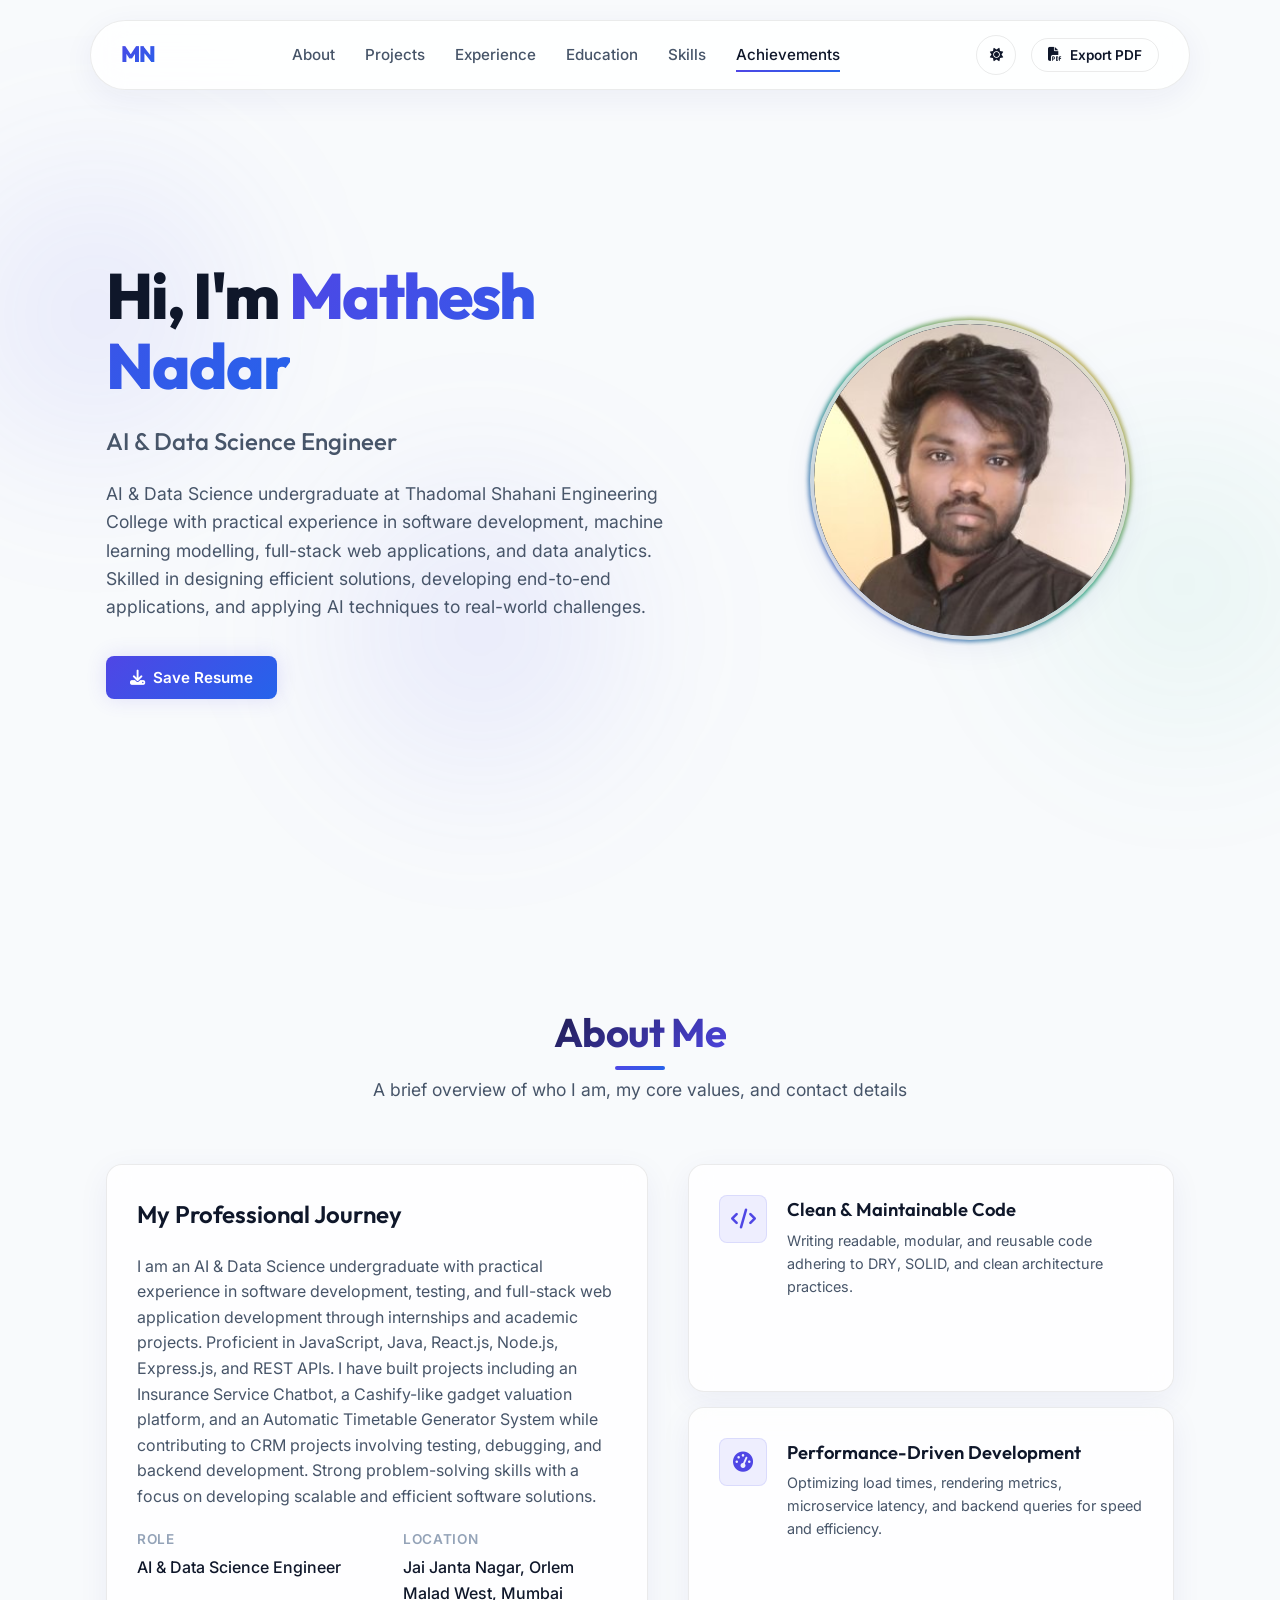
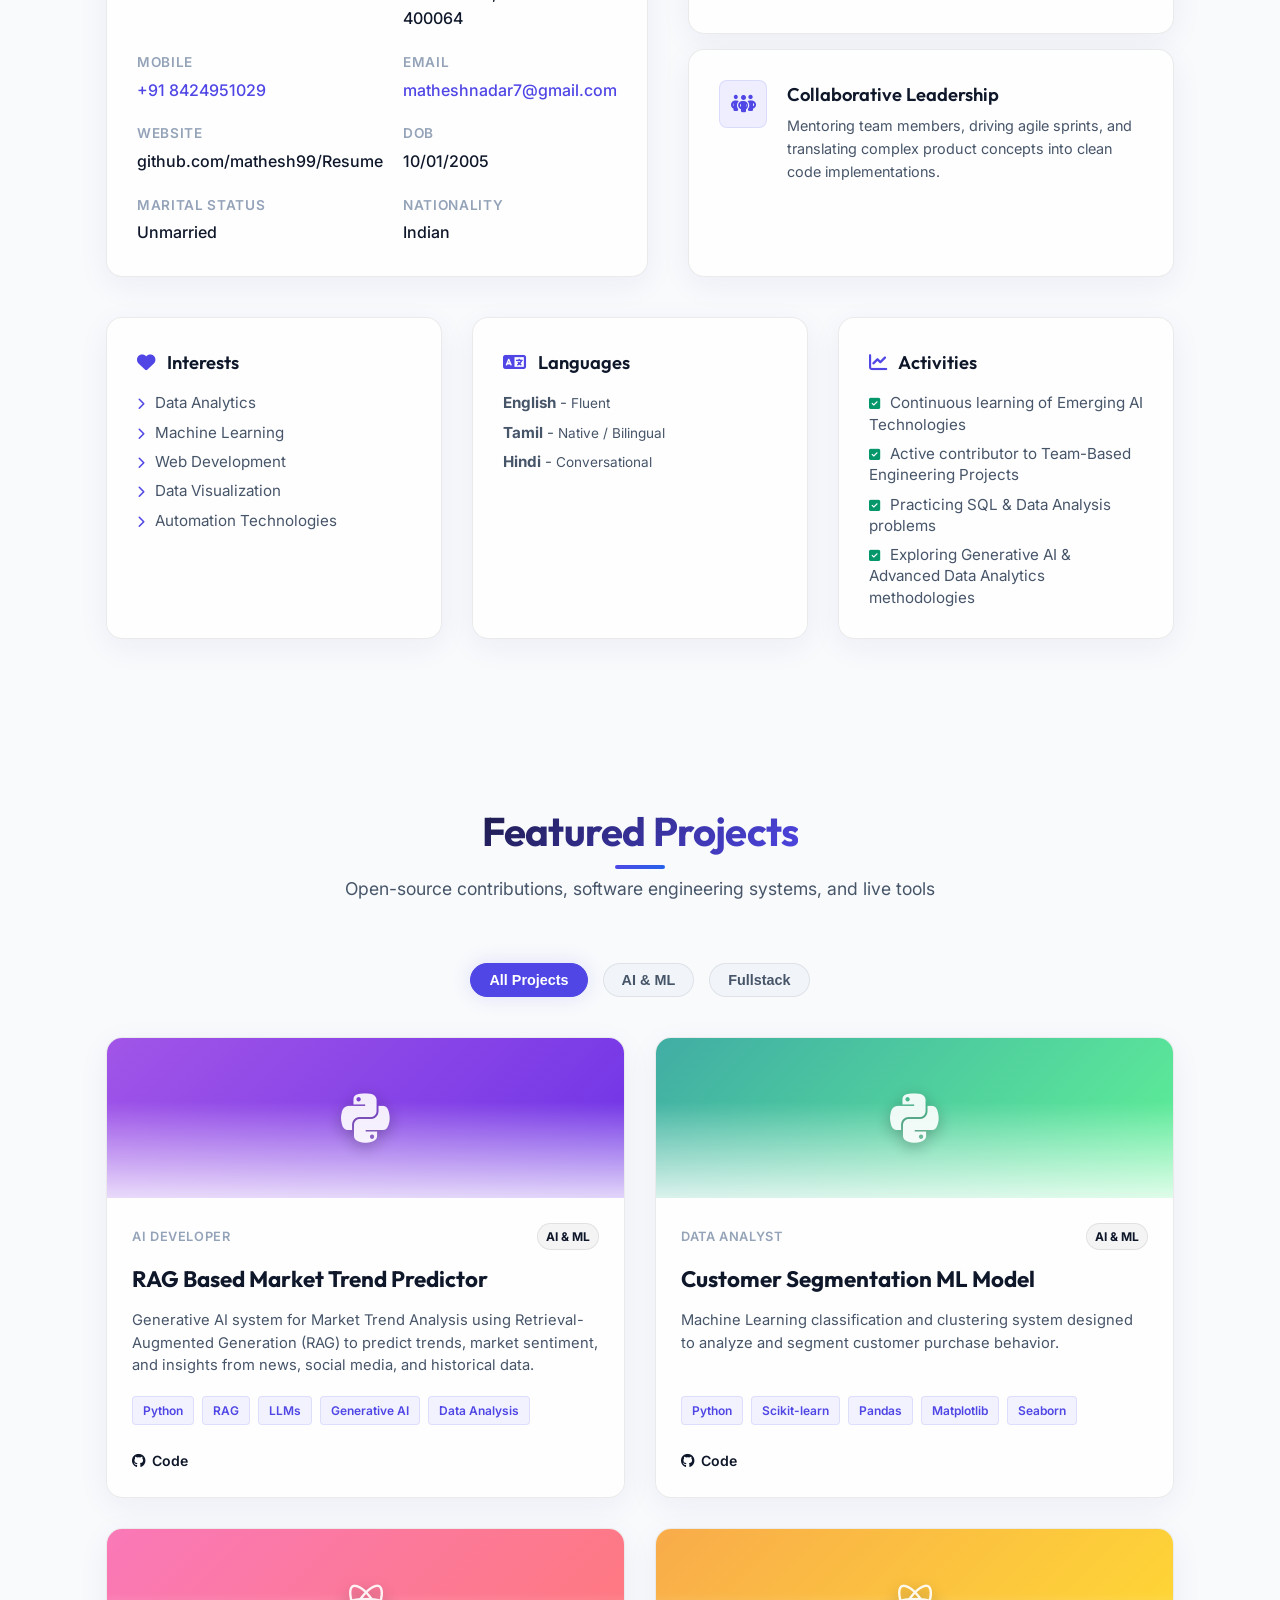
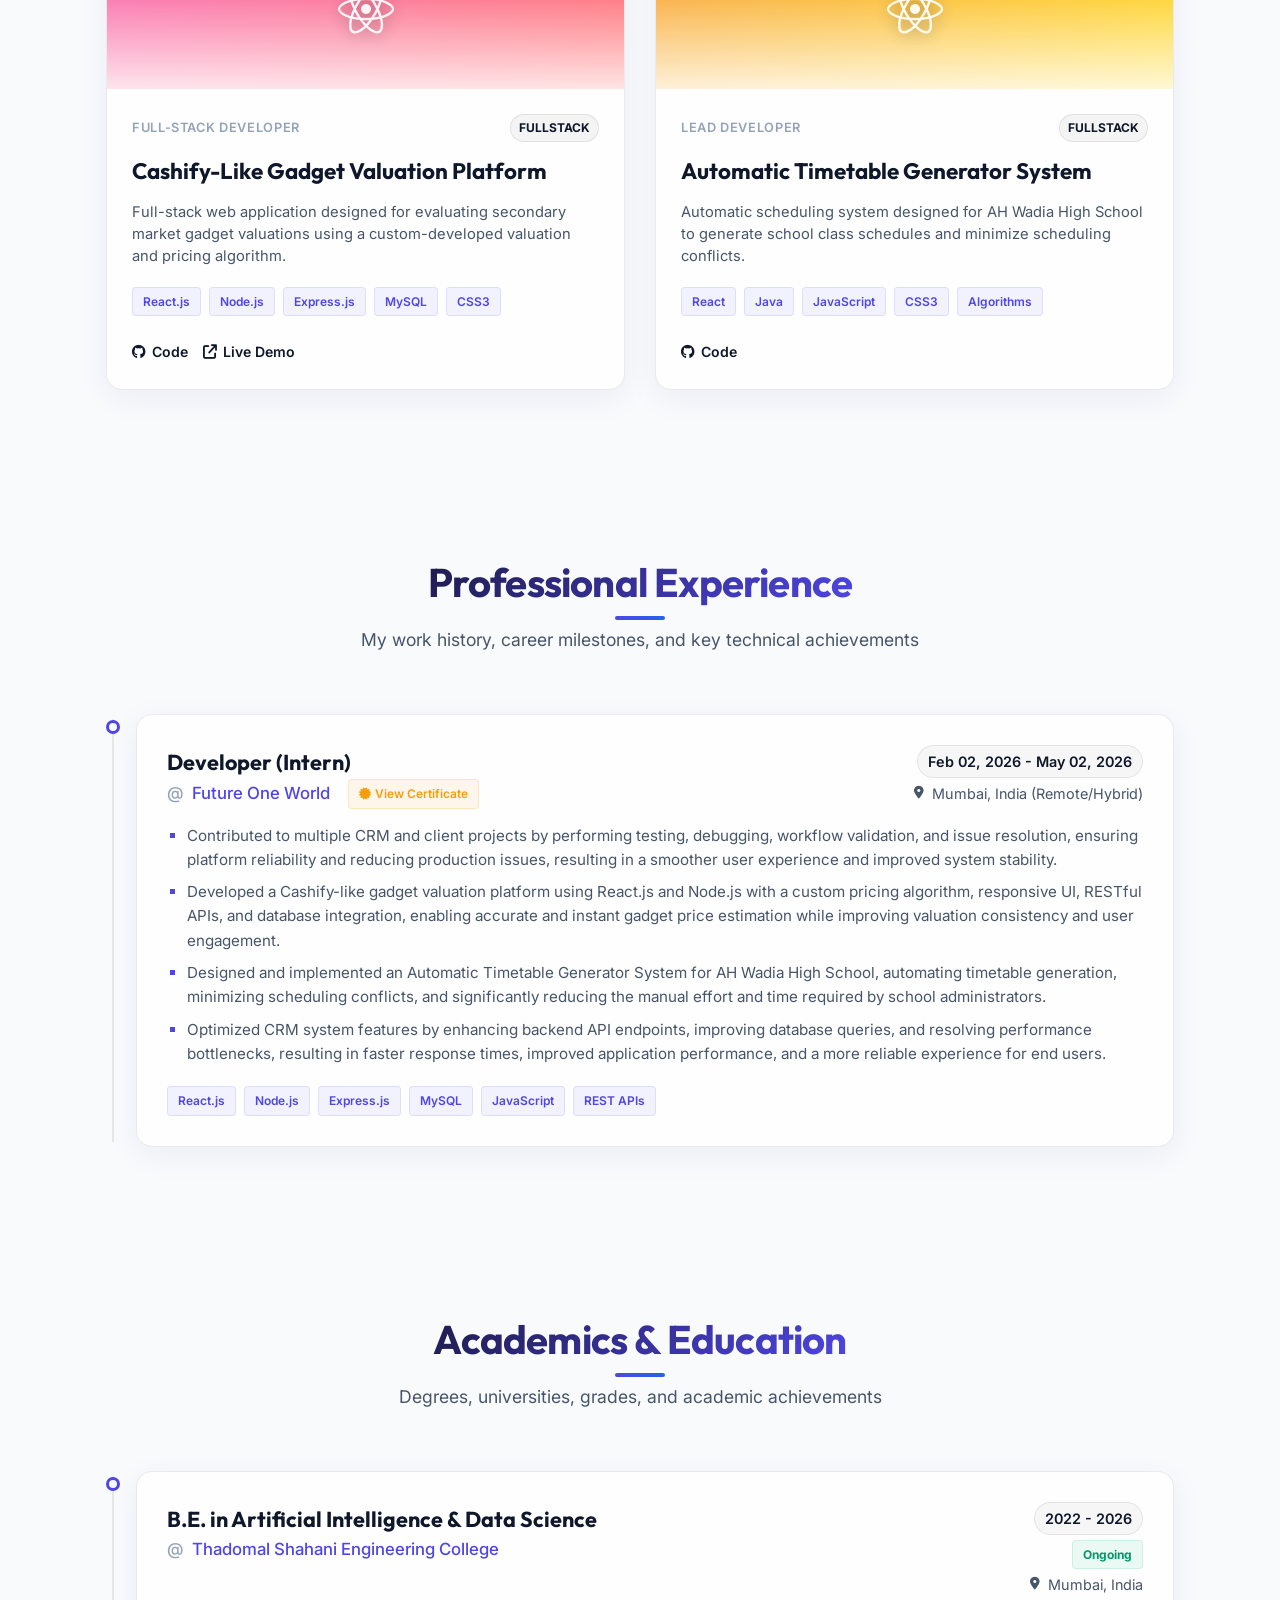
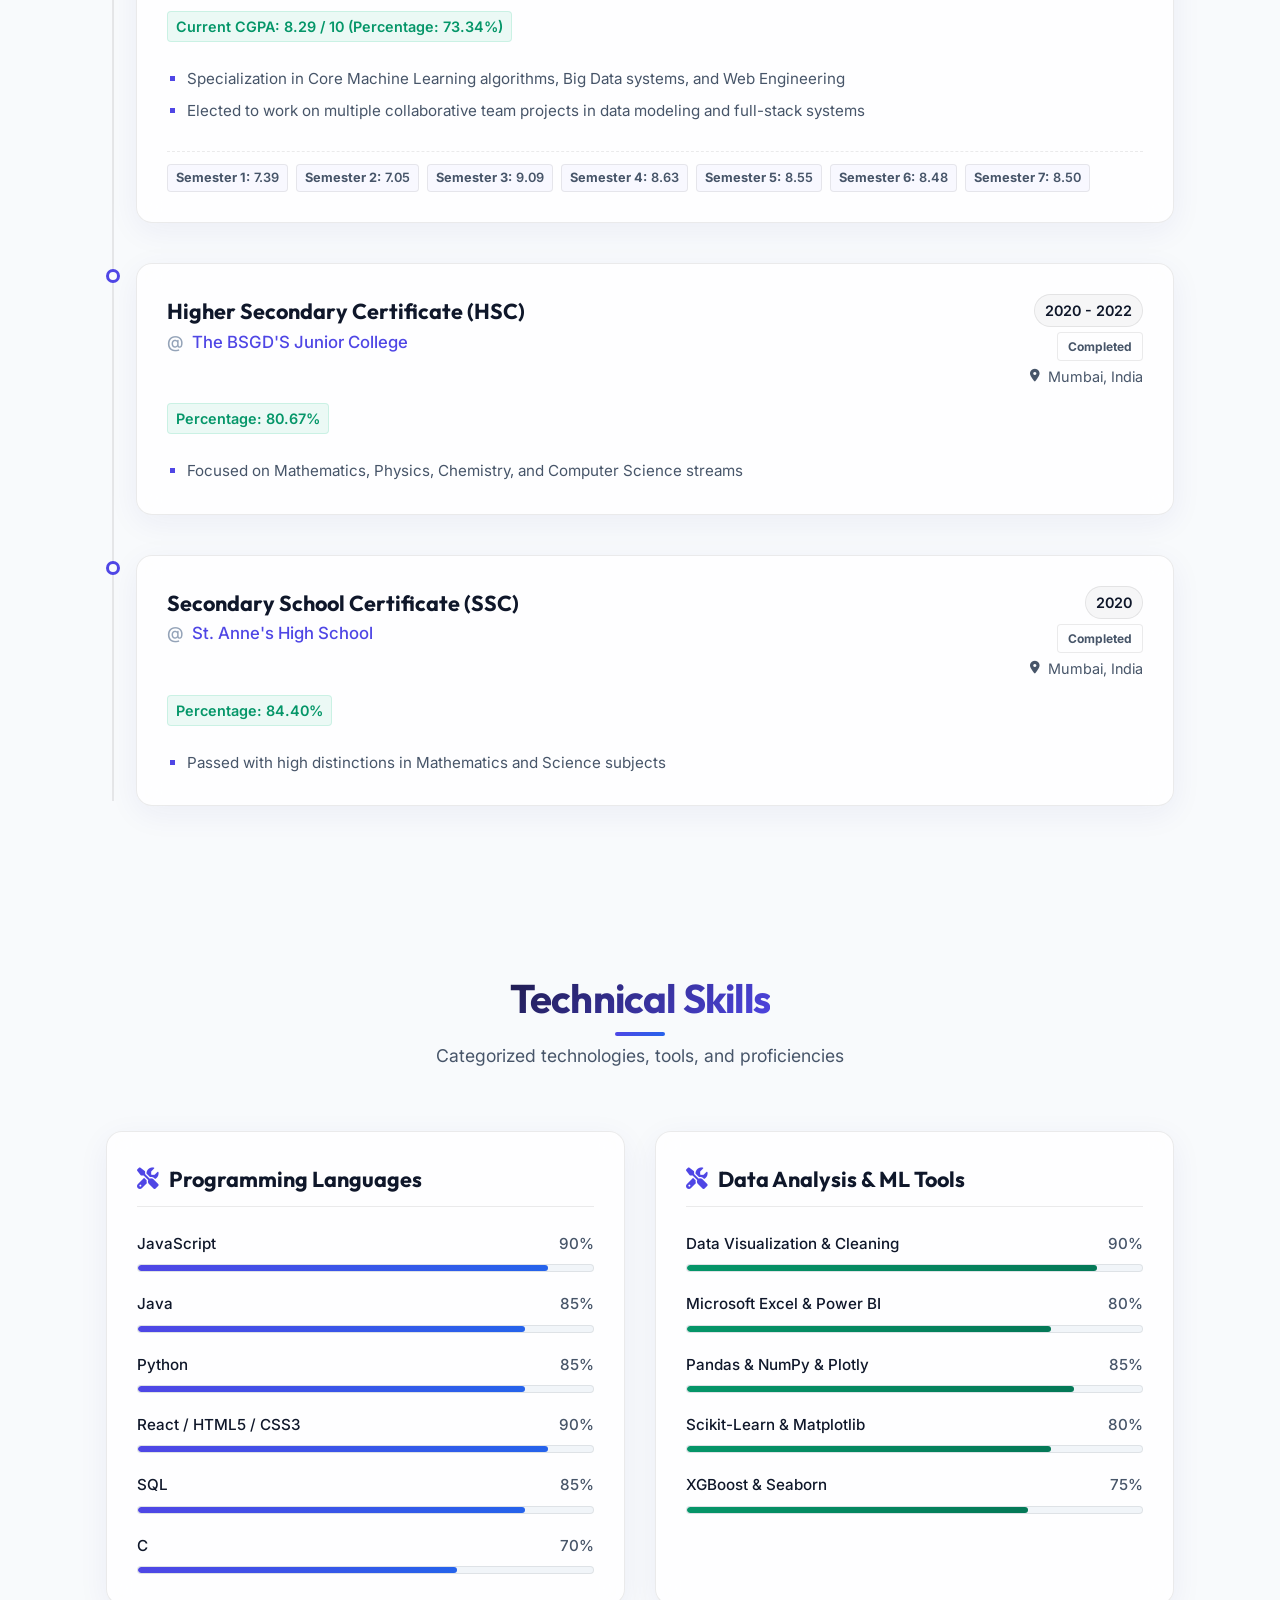
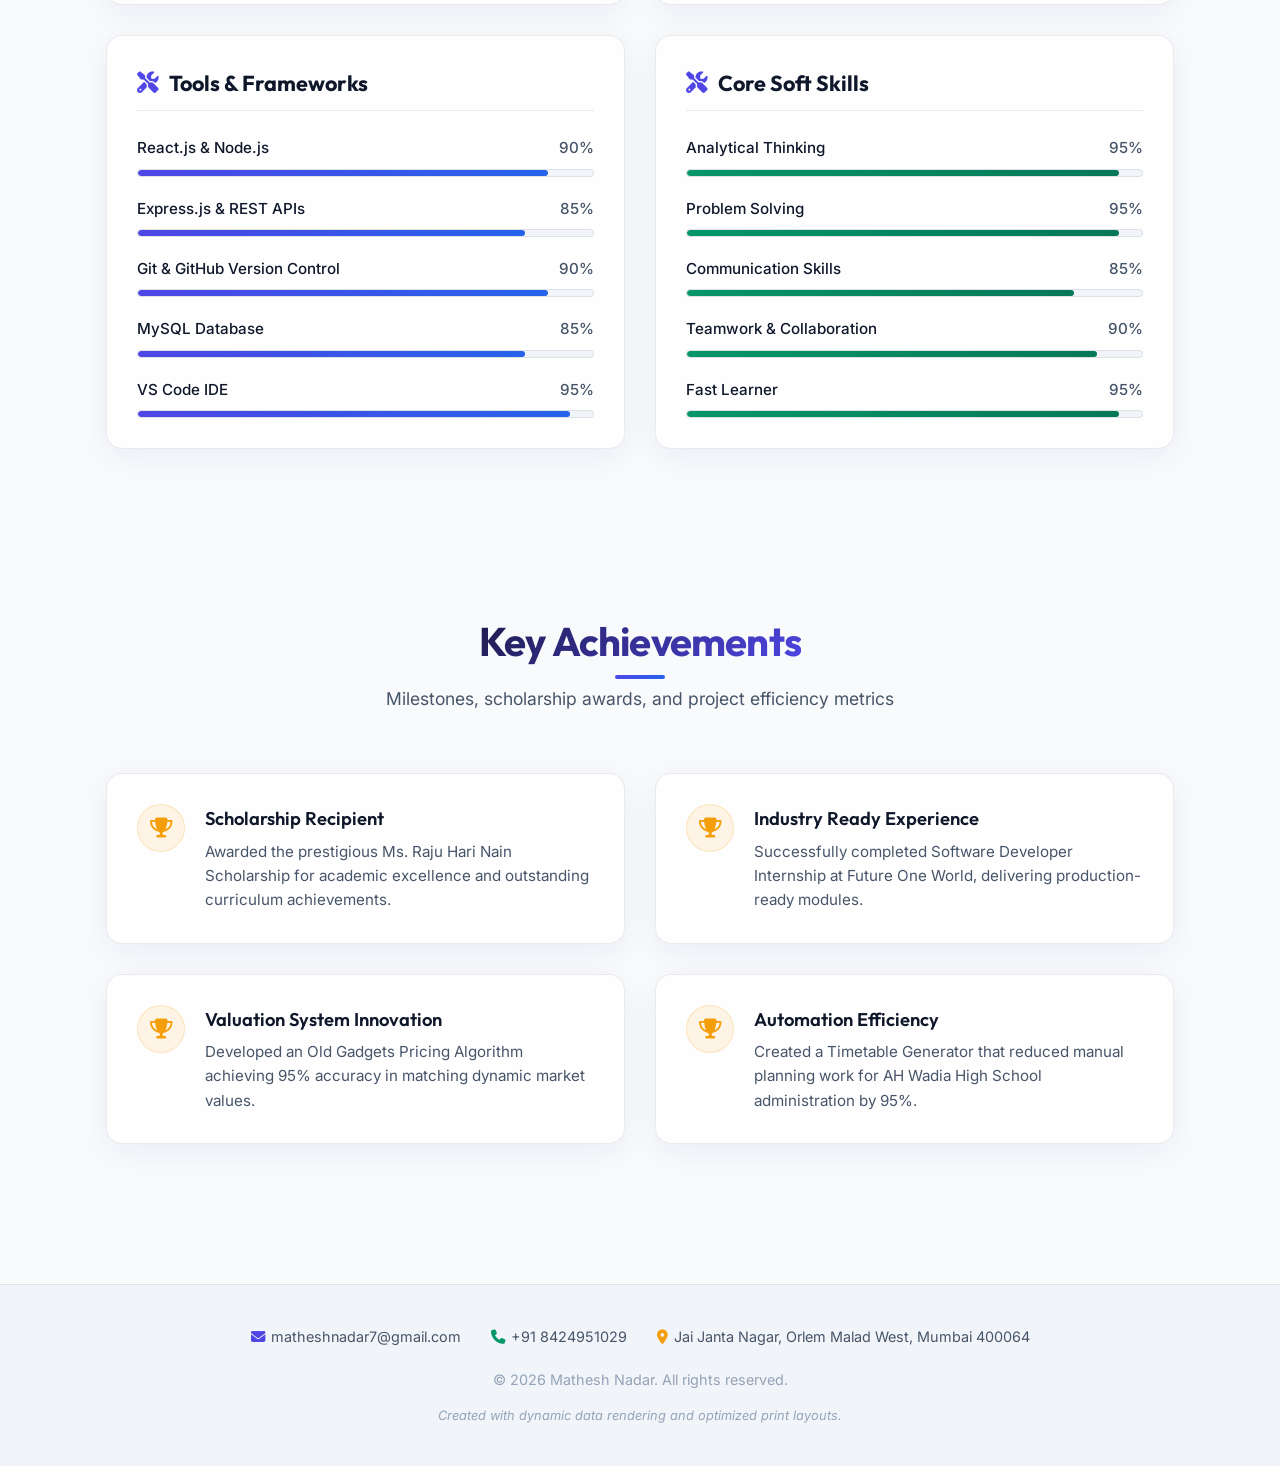
==== index.html @ da25f80e "Center mobile container width and fix dropdown menu horizontal layout centering" ====
<!DOCTYPE html>
<html lang="en" data-theme="light">
<head>
  <meta charset="UTF-8">
  <meta name="viewport" content="width=device-width, initial-scale=1.0">
  <meta name="description" content="Professional interactive resume and career portfolio. View academic qualifications, technical skills, professional work experience, and projects. Optimized for HR recruiters.">
  <meta name="keywords" content="Software Engineer, Resume, CV, Full Stack Developer, Portfolio, Interactive Resume, Academics, Experience">
  <meta name="author" content="Mathesh Nadar">
  <link rel="icon" type="image/svg+xml" href="data:image/svg+xml,<svg xmlns=%22http://www.w3.org/2000/svg%22 viewBox=%220 0 100 100%22><text y=%22.9em%22 font-size=%2280%22>👨‍💻</text></svg>">
  <title>Mathesh Nadar | Interactive Portfolio & Resume</title>
  
  <!-- Open Graph Metadata for Chat App Link Previews -->
  <meta property="og:title" content="Mathesh Nadar | Interactive Portfolio & Resume">
  <meta property="og:description" content="Professional interactive resume and career portfolio. View academic qualifications, technical skills, professional work experience, and projects.">
  <meta property="og:type" content="website">
  <meta property="og:url" content="https://mathesh99.github.io/Resume/">
  
  <!-- FontAwesome Icons -->
  <link rel="stylesheet" href="https://cdnjs.cloudflare.com/ajax/libs/font-awesome/6.4.0/css/all.min.css" integrity="sha512-iecdLmaskl7CVkqkXNQ/ZH/XLlvWZOJyj7Yy7tcenmpD1ypASozpmT/E0iPtmFIB46ZmdtAc9eNBvH0H/ZpiBw==" crossorigin="anonymous" referrerpolicy="no-referrer" />
  <!-- Custom Stylesheet -->
  <link rel="stylesheet" href="style.css?v=29">
</head>
<body>

  <!-- Background Decorative Glowing Lights -->
  <div class="bg-glow bg-glow-1"></div>
  <div class="bg-glow bg-glow-2"></div>
  <div class="bg-glow bg-glow-3"></div>

  <!-- Header & Navigation -->
  <header id="main-header">
    <a href="#" class="logo" id="header-logo">MN</a>
    
    <nav class="nav-menu" id="nav-menu">
      <a href="#about" class="nav-link" id="nav-link-about">About</a>
      <a href="#projects" class="nav-link" id="nav-link-projects">Projects</a>
      <a href="#experience" class="nav-link" id="nav-link-experience">Experience</a>
      <a href="#education" class="nav-link" id="nav-link-education">Education</a>
      <a href="#skills" class="nav-link" id="nav-link-skills">Skills</a>
      <a href="#achievements" class="nav-link" id="nav-link-achievements">Achievements</a>
      <button class="btn btn-secondary mobile-only-pdf-btn" id="mobile-pdf-export-btn" style="padding: 12px; font-size: 0.95rem; border-radius: var(--radius-sm); border: 1px solid var(--border-color); background: rgba(255, 255, 255, 0.03); color: var(--text-primary); cursor: pointer; width: 100%; align-items: center; justify-content: center; gap: 8px; margin-top: 5px;">
        <i class="fa-solid fa-file-pdf"></i> Export PDF
      </button>
    </nav>
    
    <div class="nav-actions">
      <!-- Dark/Light Theme Toggle -->
      <button class="theme-toggle" id="theme-toggle" aria-label="Toggle color theme">
        <i class="fa-solid fa-moon"></i>
        <i class="fa-solid fa-sun"></i>
      </button>
      
      <!-- PDF Export Button -->
      <button class="btn btn-secondary" id="pdf-export-btn" style="padding: 8px 16px; font-size: 0.85rem; border-radius: 20px;">
        <i class="fa-solid fa-file-pdf"></i> Export PDF
      </button>
      
      <!-- Mobile Menu Toggle Button -->
      <button class="mobile-menu-btn" id="mobile-menu-btn" aria-label="Open mobile navigation menu">
        <i class="fa-solid fa-bars"></i>
      </button>
    </div>
  </header>

  <main class="container">
    
    <!-- Hero / Introduction Section -->
    <section id="hero">
      <div class="hero-wrapper">
        <div class="hero-content">
          <div class="hero-badge" id="hero-badge">
            <span class="pulse-dot" style="width: 8px; height: 8px; background: var(--secondary); border-radius: 50%; display: inline-block; box-shadow: 0 0 8px var(--secondary);"></span>
            Available for new opportunities
          </div>
          <h1 class="hero-title" id="hero-name-heading">Hi, I'm <span id="hero-name">Mathesh Nadar</span></h1>
          <h2 class="hero-subtitle" id="hero-title-role">AI & Data Science Engineer</h2>
          <p class="hero-desc" id="hero-description-text">
            Specializing in machine learning, full-stack systems, and data analytics.
          </p>
          <div class="hero-actions">
            <button class="btn btn-primary" id="hero-btn-pdf"><i class="fa-solid fa-download"></i> Save Resume</button>
          </div>
        </div>
        
        <!-- Interactive profile graphics -->
        <div class="hero-visual">
          <div class="avatar-container" id="avatar-interactive">
            <div class="avatar-graphic">
              <span class="avatar-initials" id="avatar-initials-text">MN</span>
              <div class="avatar-tech-ring"></div>
            </div>
          </div>
        </div>
      </div>
    </section>

    <!-- About Me Section -->
    <section id="about">
      <div class="section-header">
        <h2 class="section-title" id="about-section-heading">About Me</h2>
        <p class="section-subtitle" id="about-section-subtitle">A brief overview of who I am, my core values, and contact details</p>
      </div>
      
      <div class="about-wrapper">
        <div class="glass-card about-text">
          <h3 style="font-family: var(--font-heading); font-size: 1.5rem; font-weight: 600;" id="about-bio-title">My Professional Journey</h3>
          <p id="about-bio-content" style="color: var(--text-secondary);">
            Loading bio description...
          </p>
          
          <div class="about-details-grid" id="about-info-grid">
            <!-- Dynamic personal details populated from JS -->
          </div>
        </div>
        
        <div class="about-values-container">
          <div class="glass-card value-card">
            <div class="value-icon"><i class="fa-solid fa-code"></i></div>
            <div class="value-content">
              <h4 class="value-title">Clean & Maintainable Code</h4>
              <p class="value-desc">Writing readable, modular, and reusable code adhering to DRY, SOLID, and clean architecture practices.</p>
            </div>
          </div>
          
          <div class="glass-card value-card">
            <div class="value-icon"><i class="fa-solid fa-gauge-high"></i></div>
            <div class="value-content">
              <h4 class="value-title">Performance-Driven Development</h4>
              <p class="value-desc">Optimizing load times, rendering metrics, microservice latency, and backend queries for speed and efficiency.</p>
            </div>
          </div>
          
          <div class="glass-card value-card">
            <div class="value-icon"><i class="fa-solid fa-people-group"></i></div>
            <div class="value-content">
              <h4 class="value-title">Collaborative Leadership</h4>
              <p class="value-desc">Mentoring team members, driving agile sprints, and translating complex product concepts into clean code implementations.</p>
            </div>
          </div>
        </div>
      </div>
      
      <!-- Additional Grid for Interests, Languages, Activities -->
      <div class="about-additional-grid" id="about-extra-grid">
        <div class="glass-card" id="about-interests-card">
          <h4 style="font-family: var(--font-heading); font-size: 1.15rem; font-weight: 600; margin-bottom: 15px;">
            <i class="fa-solid fa-heart" style="color: var(--primary); margin-right: 8px;"></i> Interests
          </h4>
          <ul id="about-interests-list" style="color: var(--text-secondary); display: flex; flex-direction: column; gap: 8px; font-size: 0.95rem; line-height: 1.4;">
            <!-- Dynamic list -->
          </ul>
        </div>
        
        <div class="glass-card" id="about-languages-card">
          <h4 style="font-family: var(--font-heading); font-size: 1.15rem; font-weight: 600; margin-bottom: 15px;">
            <i class="fa-solid fa-language" style="color: var(--primary); margin-right: 8px;"></i> Languages
          </h4>
          <ul id="about-languages-list" style="color: var(--text-secondary); display: flex; flex-direction: column; gap: 8px; font-size: 0.95rem; line-height: 1.4;">
            <!-- Dynamic list -->
          </ul>
        </div>
        
        <div class="glass-card" id="about-activities-card">
          <h4 style="font-family: var(--font-heading); font-size: 1.15rem; font-weight: 600; margin-bottom: 15px;">
            <i class="fa-solid fa-chart-line" style="color: var(--primary); margin-right: 8px;"></i> Activities
          </h4>
          <ul id="about-activities-list" style="color: var(--text-secondary); display: flex; flex-direction: column; gap: 8px; font-size: 0.95rem; line-height: 1.4;">
            <!-- Dynamic list -->
          </ul>
        </div>
      </div>
    </section>

    <!-- Projects Portfolio Section -->
    <section id="projects">
      <div class="section-header">
        <h2 class="section-title" id="projects-section-heading">Featured Projects</h2>
        <p class="section-subtitle" id="projects-section-subtitle">Open-source contributions, software engineering systems, and live tools</p>
      </div>
      
      <!-- Filter Toolbar -->
      <div class="projects-toolbar" id="projects-filter-bar">
        <button class="filter-btn active" data-filter="all" id="filter-btn-all">All Projects</button>
        <!-- Categories will be generated dynamically -->
      </div>
      
      <div class="projects-grid" id="projects-listing-grid">
        <!-- Dynamic project cards inserted here -->
      </div>
    </section>

    <!-- Experience Section -->
    <section id="experience">
      <div class="section-header">
        <h2 class="section-title" id="experience-section-heading">Professional Experience</h2>
        <p class="section-subtitle" id="experience-section-subtitle">My work history, career milestones, and key technical achievements</p>
      </div>
      
      <div class="timeline-wrapper">
        <div class="timeline" id="experience-timeline">
          <!-- Dynamic experience items inserted here -->
        </div>
      </div>
    </section>

    <!-- Education Section -->
    <section id="education">
      <div class="section-header">
        <h2 class="section-title" id="education-section-heading">Academics & Education</h2>
        <p class="section-subtitle" id="education-section-subtitle">Degrees, universities, grades, and academic achievements</p>
      </div>
      
      <div class="timeline-wrapper">
        <div class="timeline" id="education-timeline">
          <!-- Dynamic academic items inserted here -->
        </div>
      </div>
    </section>

    <!-- Technical Skills Section -->
    <section id="skills">
      <div class="section-header">
        <h2 class="section-title" id="skills-section-heading">Technical Skills</h2>
        <p class="section-subtitle" id="skills-section-subtitle">Categorized technologies, tools, and proficiencies</p>
      </div>
      
      <div class="skills-grid" id="skills-categories-grid">
        <!-- Dynamic skill categories and progress bars inserted here -->
      </div>
    </section>

    <!-- Achievements Section -->
    <section id="achievements">
      <div class="section-header">
        <h2 class="section-title" id="achievements-section-heading">Key Achievements</h2>
        <p class="section-subtitle" id="achievements-section-subtitle">Milestones, scholarship awards, and project efficiency metrics</p>
      </div>
      <div class="achievements-grid" id="achievements-cards-grid">
        <!-- Dynamic achievements cards inserted here -->
      </div>
    </section>





  </main>

  <!-- Footer -->
  <footer>
    <div class="container footer-content" style="display: flex; flex-direction: column; gap: 15px; align-items: center; text-align: center;">
      <!-- Footer Contact Info -->
      <div class="footer-contact-info" id="footer-contact-container" style="display: flex; flex-wrap: wrap; justify-content: center; gap: 15px 30px; font-size: 0.9rem; color: var(--text-secondary); margin-bottom: 5px;">
        <!-- Dynamic contact info -->
      </div>
      <p class="footer-copyright" id="footer-copyright-text">&copy; 2026 Mathesh Nadar. All rights reserved.</p>
      <p class="footer-note" id="footer-note-text">Created with dynamic data rendering and optimized print layouts.</p>
    </div>
  </footer>

  <!-- Dynamic Data File -->
  <script src="resume-data.js?v=29"></script>
  <!-- Application Interactivity & Render Engine -->
  <script src="app.js?v=29"></script>
</body>
</html>
---- style.css ----
/* ==========================================================================
   DESIGN SYSTEM, TYPOGRAPHY & THEME VARIABLES
   ========================================================================== */

@import url('https://fonts.googleapis.com/css2?family=Inter:wght@300;400;500;600;700&family=Outfit:wght@400;500;600;700;800&display=swap');

:root {
  /* Common Variables */
  --font-heading: 'Outfit', sans-serif;
  --font-body: 'Inter', sans-serif;
  --transition-smooth: all 0.3s cubic-bezier(0.25, 0.8, 0.25, 1);
  --transition-fast: all 0.15s ease;
  --radius-sm: 8px;
  --radius-md: 16px;
  --radius-lg: 24px;
  --max-width: 1100px;
  
  /* Dark Theme Variables (Default) */
  --bg-primary: #080c14;
  --bg-secondary: #0f1626;
  --bg-card: rgba(17, 25, 40, 0.75);
  --bg-glass: rgba(15, 22, 38, 0.7);
  --border-color: rgba(255, 255, 255, 0.08);
  --border-hover: rgba(99, 102, 241, 0.3);
  --text-primary: #f3f4f6;
  --text-secondary: #9ca3af;
  --text-muted: #6b7280;
  
  --primary: #6366f1; /* Indigo */
  --primary-rgb: 99, 102, 241;
  --secondary: #10b981; /* Emerald */
  --accent: #f59e0b; /* Amber */
  --gradient-primary: linear-gradient(135deg, #6366f1 0%, #3b82f6 100%);
  --gradient-secondary: linear-gradient(135deg, #10b981 0%, #059669 100%);
  --gradient-text: linear-gradient(135deg, #a5b4fc 0%, #6366f1 100%);
  --shadow-card: 0 8px 32px 0 rgba(0, 0, 0, 0.3);
  --shadow-glow: 0 0 20px rgba(99, 102, 241, 0.25);
  
  --scroll-thumb: #1e293b;
  --scroll-track: #080c14;
}

/* Light Theme Variables */
[data-theme="light"] {
  --bg-primary: #f8fafc;
  --bg-secondary: #f1f5f9;
  --bg-card: rgba(255, 255, 255, 0.8);
  --bg-glass: rgba(255, 255, 255, 0.85);
  --border-color: rgba(0, 0, 0, 0.08);
  --border-hover: rgba(99, 102, 241, 0.3);
  --text-primary: #0f172a;
  --text-secondary: #475569;
  --text-muted: #94a3b8;
  
  --primary: #4f46e5;
  --primary-rgb: 79, 70, 229;
  --secondary: #059669;
  --gradient-primary: linear-gradient(135deg, #4f46e5 0%, #2563eb 100%);
  --gradient-secondary: linear-gradient(135deg, #059669 0%, #047857 100%);
  --gradient-text: linear-gradient(135deg, #1e1b4b 0%, #4f46e5 100%);
  --shadow-card: 0 8px 32px 0 rgba(31, 38, 135, 0.06);
  --shadow-glow: 0 0 20px rgba(79, 70, 229, 0.15);
  
  --scroll-thumb: #cbd5e1;
  --scroll-track: #f1f5f9;
}

/* ==========================================================================
   BASE STYLES & RESET
   ========================================================================== */

* {
  box-sizing: border-box;
  margin: 0;
  padding: 0;
}

html {
  scroll-behavior: smooth;
  scroll-padding-top: 110px; /* Offset for the sticky header */
  font-size: 16px;
  overflow-x: hidden;
}

body {
  font-family: var(--font-body);
  background-color: var(--bg-primary);
  color: var(--text-primary);
  line-height: 1.6;
  overflow-x: hidden;
  transition: background-color 0.4s ease, color 0.4s ease;
  -webkit-font-smoothing: antialiased;
}

a {
  color: inherit;
  text-decoration: none;
  transition: var(--transition-fast);
}

ul {
  list-style: none;
}

img {
  max-width: 100%;
  height: auto;
  display: block;
}

/* Custom Scrollbar */
::-webkit-scrollbar {
  width: 10px;
}
::-webkit-scrollbar-track {
  background: var(--scroll-track);
}
::-webkit-scrollbar-thumb {
  background: var(--scroll-thumb);
  border-radius: 5px;
}
::-webkit-scrollbar-thumb:hover {
  background: var(--primary);
}

/* ==========================================================================
   UTILITY & STRUCTURAL LAYOUTS
   ========================================================================== */

.container {
  width: 90%;
  max-width: var(--max-width);
  margin: 0 auto;
  padding: 0 1rem;
}

section {
  padding: 100px 0 60px 0;
  position: relative;
}

.section-header {
  text-align: center;
  margin-bottom: 60px;
}

.section-title {
  font-family: var(--font-heading);
  font-size: 2.5rem;
  font-weight: 700;
  letter-spacing: -0.02em;
  background: var(--gradient-text);
  -webkit-background-clip: text;
  background-clip: text;
  -webkit-text-fill-color: transparent;
  display: inline-block;
  position: relative;
  margin-bottom: 12px;
}

.section-title::after {
  content: '';
  position: absolute;
  bottom: -6px;
  left: 50%;
  transform: translateX(-50%);
  width: 50px;
  height: 4px;
  background: var(--gradient-primary);
  border-radius: 2px;
}

.section-subtitle {
  color: var(--text-secondary);
  font-size: 1.1rem;
  max-width: 600px;
  margin: 0 auto;
}

/* Cards & Glassmorphism Base */
.glass-card {
  background: var(--bg-card);
  backdrop-filter: blur(12px);
  -webkit-backdrop-filter: blur(12px);
  border: 1px solid var(--border-color);
  border-radius: var(--radius-md);
  padding: 30px;
  box-shadow: var(--shadow-card);
  transition: var(--transition-smooth);
}

.glass-card:hover {
  border-color: var(--border-hover);
  transform: translateY(-4px);
}

/* Common Buttons */
.btn {
  display: inline-flex;
  align-items: center;
  justify-content: center;
  gap: 8px;
  padding: 12px 24px;
  border-radius: var(--radius-sm);
  font-weight: 600;
  font-family: var(--font-body);
  font-size: 0.95rem;
  cursor: pointer;
  transition: var(--transition-smooth);
  border: none;
}

.btn-primary {
  background: var(--gradient-primary);
  color: #ffffff;
  box-shadow: var(--shadow-glow);
}

.btn-primary:hover {
  transform: translateY(-2px);
  box-shadow: 0 10px 25px rgba(99, 102, 241, 0.4);
}

.btn-secondary {
  background: transparent;
  color: var(--text-primary);
  border: 1.5px solid var(--border-color);
}

.btn-secondary:hover {
  background: rgba(99, 102, 241, 0.08);
  border-color: var(--primary);
  transform: translateY(-2px);
}

/* Decorative Background Elements */
.bg-glow {
  position: absolute;
  width: 35vw;
  height: 35vw;
  border-radius: 50%;
  background: radial-gradient(circle, rgba(99,102,241,0.12) 0%, rgba(0,0,0,0) 70%);
  filter: blur(60px);
  z-index: -1;
  pointer-events: none;
}

.bg-glow-1 { top: 10%; left: -10%; }
.bg-glow-2 { top: 40%; right: -10%; background: radial-gradient(circle, rgba(16,185,129,0.08) 0%, rgba(0,0,0,0) 70%); }
.bg-glow-3 { bottom: 5%; left: 20%; }

/* ==========================================================================
   NAVIGATION BAR
   ========================================================================== */

header {
  position: fixed;
  top: 20px;
  left: 50%;
  transform: translateX(-50%);
  width: calc(100% - 60px);
  max-width: var(--max-width);
  height: 70px;
  z-index: 1000;
  display: flex;
  justify-content: space-between;
  align-items: center;
  padding: 0 30px;
  background: var(--bg-glass);
  backdrop-filter: blur(16px);
  -webkit-backdrop-filter: blur(16px);
  border: 1px solid var(--border-color);
  border-radius: 50px;
  box-shadow: var(--shadow-card);
  transition: top 0.4s, background 0.4s, border 0.4s;
}

header.scrolled {
  top: 10px;
  height: 60px;
  border-radius: 20px;
  background: var(--bg-card);
}

.logo {
  font-family: var(--font-heading);
  font-size: 1.4rem;
  font-weight: 800;
  background: var(--gradient-primary);
  -webkit-background-clip: text;
  background-clip: text;
  -webkit-text-fill-color: transparent;
  letter-spacing: -0.03em;
}

.nav-menu {
  display: flex;
  align-items: center;
  gap: 30px;
}

.nav-link {
  font-weight: 500;
  font-size: 0.95rem;
  color: var(--text-secondary);
  position: relative;
  padding: 5px 0;
}

.nav-link:hover, .nav-link.active {
  color: var(--text-primary);
}

.nav-link::after {
  content: '';
  position: absolute;
  bottom: 0;
  left: 0;
  width: 0;
  height: 2px;
  background: var(--gradient-primary);
  transition: var(--transition-fast);
}

.nav-link:hover::after, .nav-link.active::after {
  width: 100%;
}

.nav-actions {
  display: flex;
  align-items: center;
  gap: 15px;
}

/* Theme Switcher Button */
.theme-toggle {
  background: transparent;
  border: none;
  cursor: pointer;
  color: var(--text-primary);
  width: 40px;
  height: 40px;
  border-radius: 50%;
  display: flex;
  align-items: center;
  justify-content: center;
  border: 1px solid var(--border-color);
  transition: var(--transition-smooth);
}

.theme-toggle:hover {
  background: rgba(99, 102, 241, 0.08);
  border-color: var(--primary);
  transform: rotate(20deg);
}

.theme-toggle .fa-sun {
  display: none;
}

[data-theme="light"] .theme-toggle .fa-moon {
  display: none;
}

[data-theme="light"] .theme-toggle .fa-sun {
  display: block;
}

/* Mobile Menu Toggle */
.mobile-menu-btn {
  display: none;
  background: transparent;
  border: none;
  font-size: 1.5rem;
  color: var(--text-primary);
  cursor: pointer;
}

/* ==========================================================================
   HERO / INTRO SECTION
   ========================================================================== */

#hero {
  min-height: 100vh;
  display: flex;
  align-items: center;
  padding-top: 120px;
}

.hero-wrapper {
  display: grid;
  grid-template-columns: 1.2fr 0.8fr;
  align-items: center;
  gap: 50px;
}

.hero-content {
  display: flex;
  flex-direction: column;
  gap: 20px;
}

.hero-badge {
  display: inline-flex;
  align-items: center;
  gap: 8px;
  padding: 6px 14px;
  background: rgba(99, 102, 241, 0.1);
  border: 1px solid rgba(99, 102, 241, 0.2);
  border-radius: 30px;
  color: var(--primary);
  font-size: 0.85rem;
  font-weight: 600;
  letter-spacing: 0.05em;
  text-transform: uppercase;
  width: fit-content;
}

.hero-title {
  font-family: var(--font-heading);
  font-size: 4rem;
  font-weight: 800;
  line-height: 1.1;
  letter-spacing: -0.03em;
}

.hero-title span {
  background: var(--gradient-primary);
  -webkit-background-clip: text;
  background-clip: text;
  -webkit-text-fill-color: transparent;
}

.hero-subtitle {
  font-size: 1.5rem;
  font-weight: 500;
  color: var(--text-secondary);
  font-family: var(--font-heading);
}

.hero-desc {
  font-size: 1.1rem;
  color: var(--text-secondary);
  max-width: 600px;
}

.hero-actions {
  display: flex;
  gap: 15px;
  margin-top: 15px;
}

/* Interactive Profile Avatar Container */
.hero-visual {
  display: flex;
  justify-content: center;
  align-items: center;
  position: relative;
}

.avatar-container {
  width: 320px;
  height: 320px;
  border-radius: 50%;
  position: relative;
  display: flex;
  justify-content: center;
  align-items: center;
  background: var(--bg-card);
  border: 4px solid var(--border-color);
  box-shadow: var(--shadow-card);
  transition: var(--transition-smooth);
}

/* Glowing Rotating Ring */
.avatar-container::before {
  content: '';
  position: absolute;
  inset: -6px;
  border-radius: 50%;
  background: linear-gradient(45deg, var(--primary), var(--secondary), var(--accent));
  z-index: -1;
  opacity: 0.8;
  filter: blur(2px);
  animation: spin 10s linear infinite;
  transition: var(--transition-smooth);
}

.avatar-container:hover {
  transform: scale(1.03);
}

.avatar-container:hover::before {
  filter: blur(8px);
  inset: -10px;
}

.avatar-graphic {
  width: 100%;
  height: 100%;
  border-radius: 50%;
  overflow: hidden;
  background: linear-gradient(135deg, #1e293b 0%, #0f172a 100%);
  display: flex;
  justify-content: center;
  align-items: center;
  position: relative;
}

.avatar-initials {
  font-family: var(--font-heading);
  font-size: 6.5rem;
  font-weight: 800;
  background: var(--gradient-primary);
  -webkit-background-clip: text;
  background-clip: text;
  -webkit-text-fill-color: transparent;
  letter-spacing: -0.05em;
  user-select: none;
}

.avatar-img {
  width: 100%;
  height: 100%;
  object-fit: cover;
  border-radius: 50%;
  transition: var(--transition-smooth);
}

.avatar-tech-ring {
  position: absolute;
  width: 110%;
  height: 110%;
  border: 1px dashed var(--border-color);
  border-radius: 50%;
  animation: spin 30s linear infinite reverse;
}

@keyframes spin {
  100% {
    transform: rotate(360deg);
  }
}

/* ==========================================================================
   ABOUT ME SECTION
   ========================================================================== */

.about-wrapper {
  display: grid;
  grid-template-columns: 1fr 1fr;
  gap: 40px;
}

.about-text {
  display: flex;
  flex-direction: column;
  gap: 20px;
}

.about-details-grid {
  display: grid;
  grid-template-columns: 1fr 1fr;
  gap: 20px;
}

.about-additional-grid {
  display: grid;
  grid-template-columns: repeat(3, 1fr);
  gap: 30px;
  margin-top: 40px;
}

.about-detail-item {
  display: flex;
  flex-direction: column;
  gap: 4px;
}

.about-detail-label {
  font-size: 0.85rem;
  text-transform: uppercase;
  color: var(--text-muted);
  font-weight: 600;
  letter-spacing: 0.05em;
}

.about-detail-value {
  font-size: 1rem;
  color: var(--text-primary);
  font-weight: 500;
}

.about-values-container {
  display: grid;
  grid-template-columns: 1fr;
  gap: 15px;
}

.value-card {
  display: flex;
  gap: 20px;
  align-items: flex-start;
}

.value-icon {
  width: 48px;
  height: 48px;
  border-radius: var(--radius-sm);
  background: rgba(99, 102, 241, 0.1);
  color: var(--primary);
  display: flex;
  align-items: center;
  justify-content: center;
  font-size: 1.25rem;
  border: 1px solid rgba(99, 102, 241, 0.15);
  flex-shrink: 0;
}

.value-title {
  font-family: var(--font-heading);
  font-size: 1.15rem;
  font-weight: 600;
  margin-bottom: 4px;
}

.value-desc {
  font-size: 0.9rem;
  color: var(--text-secondary);
}

/* ==========================================================================
   TIMELINE (EXPERIENCE & EDUCATION) SECTION
   ========================================================================== */

.timeline-wrapper {
  display: grid;
  grid-template-columns: 1fr;
  gap: 40px;
}

.timeline {
  position: relative;
  padding-left: 30px;
}

/* Timeline Vertical Line */
.timeline::before {
  content: '';
  position: absolute;
  top: 5px;
  left: 6px;
  width: 2px;
  height: calc(100% - 10px);
  background: var(--border-color);
}

.timeline-item {
  position: relative;
  margin-bottom: 40px;
}

.timeline-item:last-child {
  margin-bottom: 0;
}

/* Timeline Dot Indicator */
.timeline-dot {
  position: absolute;
  left: -30px;
  top: 6px;
  width: 14px;
  height: 14px;
  border-radius: 50%;
  background: var(--bg-primary);
  border: 3px solid var(--primary);
  z-index: 2;
  transition: var(--transition-smooth);
}

.timeline-item:hover .timeline-dot {
  background: var(--secondary);
  border-color: var(--secondary);
  transform: scale(1.3);
}

.timeline-card {
  display: flex;
  flex-direction: column;
  gap: 15px;
}

.timeline-meta {
  display: flex;
  justify-content: space-between;
  align-items: flex-start;
  flex-wrap: wrap;
  gap: 10px;
}

.timeline-title-group {
  display: flex;
  flex-direction: column;
}

.timeline-role {
  font-family: var(--font-heading);
  font-size: 1.35rem;
  font-weight: 700;
  color: var(--text-primary);
}

.timeline-company {
  font-size: 1.05rem;
  font-weight: 500;
  color: var(--primary);
  display: inline-flex;
  align-items: center;
  gap: 8px;
}

.timeline-company::before {
  content: '@';
  color: var(--text-muted);
}

.timeline-date-location {
  display: flex;
  flex-direction: column;
  align-items: flex-end;
  text-align: right;
  font-size: 0.9rem;
  color: var(--text-secondary);
}

.timeline-date {
  font-weight: 600;
  color: var(--text-primary);
  background: rgba(255, 255, 255, 0.05);
  padding: 4px 10px;
  border-radius: 20px;
  border: 1px solid var(--border-color);
}

[data-theme="light"] .timeline-date {
  background: rgba(0, 0, 0, 0.03);
}

.timeline-location {
  margin-top: 4px;
  display: flex;
  align-items: center;
  gap: 4px;
}

.timeline-bullets {
  margin-left: 20px;
  list-style-type: square;
  display: flex;
  flex-direction: column;
  gap: 8px;
  color: var(--text-secondary);
  font-size: 0.95rem;
}

.timeline-bullets li::marker {
  color: var(--primary);
}

.timeline-tech-tags {
  display: flex;
  flex-wrap: wrap;
  gap: 8px;
  margin-top: 5px;
}

.tech-tag {
  font-size: 0.75rem;
  font-weight: 600;
  background: rgba(99, 102, 241, 0.08);
  border: 1px solid rgba(99, 102, 241, 0.15);
  color: var(--primary);
  padding: 4px 10px;
  border-radius: 4px;
}

/* Academics Card Specific Layout */
.education-grade {
  font-size: 0.9rem;
  font-weight: 600;
  color: var(--secondary);
  background: rgba(16, 185, 129, 0.08);
  border: 1px solid rgba(16, 185, 129, 0.15);
  padding: 3px 8px;
  border-radius: 4px;
  align-self: flex-start;
}

/* Achievements Grid Layout */
.achievements-grid {
  display: grid;
  grid-template-columns: repeat(2, 1fr);
  gap: 30px;
}

.achievement-card {
  display: flex;
  gap: 20px;
  align-items: flex-start;
  transition: var(--transition-smooth);
}

.achievement-card:hover {
  transform: translateY(-4px);
  border-color: var(--border-hover);
}

/* ==========================================================================
   SKILLS SECTION
   ========================================================================== */

.skills-grid {
  display: grid;
  grid-template-columns: repeat(2, 1fr);
  gap: 30px;
}

.skills-category-title {
  font-family: var(--font-heading);
  font-size: 1.35rem;
  font-weight: 700;
  margin-bottom: 25px;
  color: var(--text-primary);
  display: flex;
  align-items: center;
  gap: 10px;
  border-bottom: 1.5px solid var(--border-color);
  padding-bottom: 10px;
}

.skills-category-title i {
  color: var(--primary);
}

.skills-list {
  display: flex;
  flex-direction: column;
  gap: 20px;
}

.skill-item {
  display: flex;
  flex-direction: column;
  gap: 8px;
}

.skill-info {
  display: flex;
  justify-content: space-between;
  font-weight: 500;
  font-size: 0.95rem;
}

.skill-name {
  color: var(--text-primary);
}

.skill-percent {
  color: var(--text-secondary);
}

.skill-bar-outer {
  width: 100%;
  height: 8px;
  background: var(--bg-secondary);
  border-radius: 4px;
  overflow: hidden;
  border: 1px solid var(--border-color);
}

.skill-bar-inner {
  height: 100%;
  width: 0%; /* Dynamic fill via JS */
  background: var(--gradient-primary);
  border-radius: 4px;
  transition: width 1.5s cubic-bezier(0.1, 0.8, 0.25, 1);
}

.skills-category-card:nth-child(even) .skill-bar-inner {
  background: var(--gradient-secondary);
}

/* ==========================================================================
   PROJECTS SECTION
   ========================================================================== */

/* Filters Toolbar */
.projects-toolbar {
  display: flex;
  justify-content: center;
  align-items: center;
  flex-wrap: wrap;
  gap: 15px;
  margin-bottom: 40px;
}

.filter-btn {
  background: var(--bg-secondary);
  border: 1px solid var(--border-color);
  padding: 8px 18px;
  border-radius: 30px;
  font-size: 0.9rem;
  font-weight: 600;
  color: var(--text-secondary);
  cursor: pointer;
  transition: var(--transition-smooth);
}

.filter-btn:hover, .filter-btn.active {
  background: var(--primary);
  color: #ffffff;
  border-color: var(--primary);
  box-shadow: var(--shadow-glow);
}

.projects-grid {
  display: grid;
  grid-template-columns: repeat(2, 1fr);
  gap: 30px;
}

.project-card {
  display: flex;
  flex-direction: column;
  height: 100%;
  padding: 0;
  overflow: hidden;
}

/* Project Card Visual Header */
.project-visual {
  height: 160px;
  width: 100%;
  position: relative;
  display: flex;
  justify-content: center;
  align-items: center;
  overflow: hidden;
  transition: var(--transition-smooth);
}

.project-visual::after {
  content: '';
  position: absolute;
  inset: 0;
  background: linear-gradient(180deg, rgba(0,0,0,0) 40%, var(--bg-card) 100%);
  z-index: 1;
}

.project-gradient {
  position: absolute;
  inset: 0;
  opacity: 0.8;
  transition: var(--transition-smooth);
}

.project-card:hover .project-gradient {
  transform: scale(1.08);
}

.project-icon-placeholder {
  z-index: 2;
  font-size: 3.5rem;
  color: #ffffff;
  opacity: 0.9;
  filter: drop-shadow(0 4px 8px rgba(0,0,0,0.3));
  transition: var(--transition-smooth);
}

.project-card:hover .project-icon-placeholder {
  transform: translateY(-5px) scale(1.05);
}

/* Project Card Details */
.project-info-container {
  padding: 25px;
  display: flex;
  flex-direction: column;
  flex-grow: 1;
  gap: 15px;
}

.project-meta {
  display: flex;
  justify-content: space-between;
  align-items: center;
}

.project-role {
  font-size: 0.8rem;
  font-weight: 600;
  text-transform: uppercase;
  letter-spacing: 0.05em;
  color: var(--text-muted);
}

.project-category {
  font-size: 0.75rem;
  font-weight: 700;
  text-transform: uppercase;
  background: rgba(255, 255, 255, 0.08);
  padding: 3px 8px;
  border-radius: 20px;
  color: var(--text-primary);
  border: 1px solid var(--border-color);
}

[data-theme="light"] .project-category {
  background: rgba(0, 0, 0, 0.04);
}

.project-title {
  font-family: var(--font-heading);
  font-size: 1.4rem;
  font-weight: 700;
  color: var(--text-primary);
  line-height: 1.3;
}

.project-description {
  font-size: 0.92rem;
  color: var(--text-secondary);
  line-height: 1.5;
  flex-grow: 1;
}

.project-links {
  display: flex;
  gap: 15px;
  margin-top: 5px;
}

.project-link {
  display: inline-flex;
  align-items: center;
  gap: 6px;
  font-size: 0.88rem;
  font-weight: 600;
  color: var(--text-primary);
}

.project-link:hover {
  color: var(--primary);
}

/* ==========================================================================
   CONTACT SECTION
   ========================================================================== */

.contact-wrapper {
  display: grid;
  grid-template-columns: 0.8fr 1.2fr;
  gap: 40px;
}

.contact-info {
  display: flex;
  flex-direction: column;
  gap: 30px;
}

.contact-info-card {
  display: flex;
  flex-direction: column;
  gap: 20px;
}

.contact-method {
  display: flex;
  align-items: center;
  gap: 15px;
}

.contact-icon {
  width: 48px;
  height: 48px;
  border-radius: 50%;
  background: rgba(99, 102, 241, 0.08);
  color: var(--primary);
  display: flex;
  align-items: center;
  justify-content: center;
  font-size: 1.2rem;
  border: 1px solid rgba(99, 102, 241, 0.15);
  flex-shrink: 0;
}

.contact-details {
  display: flex;
  flex-direction: column;
}

.contact-label {
  font-size: 0.8rem;
  font-weight: 600;
  color: var(--text-muted);
  text-transform: uppercase;
}

.contact-value {
  font-size: 0.98rem;
  color: var(--text-primary);
  font-weight: 500;
}

.social-links {
  display: flex;
  gap: 15px;
  margin-top: 10px;
}

.social-icon {
  width: 44px;
  height: 44px;
  border-radius: 50%;
  background: var(--bg-secondary);
  border: 1px solid var(--border-color);
  color: var(--text-secondary);
  display: flex;
  align-items: center;
  justify-content: center;
  font-size: 1.15rem;
  transition: var(--transition-smooth);
}

.social-icon:hover {
  background: var(--primary);
  color: #ffffff;
  border-color: var(--primary);
  transform: translateY(-3px) rotate(8deg);
  box-shadow: var(--shadow-glow);
}

/* Contact Form */
.contact-form {
  display: flex;
  flex-direction: column;
  gap: 20px;
}

.form-row {
  display: grid;
  grid-template-columns: 1fr 1fr;
  gap: 20px;
}

.form-group {
  display: flex;
  flex-direction: column;
  gap: 8px;
}

.form-group label {
  font-size: 0.85rem;
  font-weight: 600;
  color: var(--text-secondary);
}

.form-input {
  background: var(--bg-secondary);
  border: 1px solid var(--border-color);
  border-radius: var(--radius-sm);
  padding: 12px 16px;
  color: var(--text-primary);
  font-family: var(--font-body);
  font-size: 0.95rem;
  outline: none;
  transition: var(--transition-smooth);
}

.form-input:focus {
  border-color: var(--primary);
  background: var(--bg-primary);
  box-shadow: 0 0 12px rgba(99, 102, 241, 0.15);
}

textarea.form-input {
  resize: vertical;
  min-height: 120px;
}

.form-status {
  padding: 12px 16px;
  border-radius: var(--radius-sm);
  font-size: 0.92rem;
  font-weight: 500;
  display: none;
}

.form-status.success {
  display: block;
  background: rgba(16, 185, 129, 0.1);
  border: 1px solid rgba(16, 185, 129, 0.2);
  color: var(--secondary);
}

.form-status.error {
  display: block;
  background: rgba(239, 68, 68, 0.1);
  border: 1px solid rgba(239, 68, 68, 0.2);
  color: #ef4444;
}

/* ==========================================================================
   FOOTER
   ========================================================================== */

footer {
  padding: 40px 0;
  border-top: 1px solid var(--border-color);
  margin-top: 80px;
  text-align: center;
  background: var(--bg-secondary);
}

.footer-content {
  display: flex;
  flex-direction: column;
  align-items: center;
  gap: 15px;
}

.footer-copyright {
  font-size: 0.9rem;
  color: var(--text-muted);
}

.footer-note {
  font-size: 0.8rem;
  color: var(--text-muted);
  font-style: italic;
}

.mobile-only-pdf-btn {
  display: none !important;
}

/* ==========================================================================
   RESPONSIVE DESIGN (MEDIA QUERIES)
   ========================================================================== */

@media (max-width: 968px) {
  section {
    padding: 80px 0 40px 0;
  }
  
  .container {
    padding: 0 20px;
  }
  
  .hero-wrapper {
    grid-template-columns: 1fr;
    gap: 40px;
    text-align: center;
  }
  
  .hero-content {
    align-items: center;
  }
  
  .hero-badge, .hero-desc {
    margin: 0 auto;
  }
  
  .hero-title {
    font-size: 3.2rem;
  }
  
  .about-wrapper, .contact-wrapper {
    grid-template-columns: 1fr;
    gap: 40px;
  }
  
  .about-details-grid {
    grid-template-columns: 1fr 1fr;
  }
  
  .about-additional-grid,
  .achievements-grid,
  .skills-grid,
  .projects-grid {
    grid-template-columns: 1fr;
  }
  
  .timeline-meta {
    flex-direction: column;
    align-items: flex-start;
  }
  
  .timeline-date-location {
    align-items: flex-start;
    text-align: left;
    margin-top: 5px;
  }
  
  .contact-info {
    order: 2;
  }
  
  .contact-form-card {
    order: 1;
  }

  /* Admin Header Mobile Overrides */
  #main-header {
    flex-direction: column !important;
    padding: 20px !important;
    height: auto !important;
    gap: 15px !important;
    align-items: center !important;
    position: static !important;
    border-radius: var(--radius-sm) !important;
    margin-bottom: 20px !important;
  }

  #main-header .nav-actions {
    flex-wrap: wrap !important;
    justify-content: center !important;
    gap: 8px !important;
    width: 100% !important;
  }

  #main-header .nav-actions button,
  #main-header .nav-actions a {
    flex-grow: 1 !important;
    text-align: center !important;
    justify-content: center !important;
    font-size: 0.8rem !important;
  }
}

@media (max-width: 768px) {
  header {
    display: flex !important;
    position: fixed !important;
    top: 0 !important;
    left: 0 !important;
    right: 0 !important;
    width: 100% !important;
    background: transparent !important;
    border: none !important;
    box-shadow: none !important;
    padding: 15px 10px !important;
    z-index: 10000 !important;
    border-radius: 0 !important;
    box-sizing: border-box !important;
  }

  .container {
    width: 100% !important;
    max-width: 100% !important;
    padding: 0 20px !important;
    margin: 0 auto !important;
    box-sizing: border-box !important;
  }

  header.scrolled {
    background: var(--bg-glass) !important;
    backdrop-filter: blur(15px) !important;
    -webkit-backdrop-filter: blur(15px) !important;
    border-bottom: 1px solid var(--border-color) !important;
  }

  header .logo {
    display: none !important;
  }

  header .nav-actions {
    display: flex !important;
    width: 100% !important;
    justify-content: space-between !important;
    align-items: center !important;
    gap: 0 !important;
  }

  header .nav-actions button {
    flex-grow: 0 !important;
    flex-shrink: 0 !important;
    width: 40px !important;
    height: 40px !important;
    border-radius: 50% !important;
    box-sizing: border-box !important;
  }

  #pdf-export-btn {
    display: none !important;
  }
  
  .mobile-menu-btn {
    display: flex !important;
    align-items: center !important;
    justify-content: center !important;
    width: 40px !important;
    height: 40px !important;
    border-radius: 50% !important;
    border: 1px solid var(--border-color) !important;
    background: transparent !important;
    color: var(--text-primary) !important;
    font-size: 1.15rem !important;
    cursor: pointer !important;
    transition: var(--transition-smooth) !important;
  }
  
  .nav-menu {
    position: absolute !important;
    top: 75px !important;
    left: 10px !important;
    right: 10px !important;
    width: calc(100% - 20px) !important;
    background: var(--bg-glass) !important;
    backdrop-filter: blur(25px) !important;
    -webkit-backdrop-filter: blur(25px) !important;
    border: 1px solid var(--border-color) !important;
    border-radius: var(--radius-md) !important;
    flex-direction: column !important;
    padding: 25px !important;
    gap: 12px !important;
    opacity: 0;
    visibility: hidden;
    transform: translateY(-10px) !important;
    transition: var(--transition-smooth) !important;
    box-shadow: var(--shadow-card) !important;
    z-index: 10000 !important;
  }
  
  .nav-menu.open {
    opacity: 1;
    visibility: visible;
    transform: translateY(0);
  }

  .nav-menu .nav-link {
    width: 100%;
    padding: 12px !important;
    border-radius: var(--radius-sm);
    text-align: center;
    background: rgba(255, 255, 255, 0.03);
    border: 1px solid var(--border-color);
    font-size: 0.95rem;
  }

  [data-theme="light"] .nav-menu .nav-link {
    background: rgba(0, 0, 0, 0.02);
  }

  .nav-menu .nav-link.active {
    background: var(--gradient-primary) !important;
    color: #ffffff !important;
    border-color: transparent !important;
  }
  
  .form-row {
    grid-template-columns: 1fr;
  }

  /* Dedicated Mobile View Styles */
  #hero {
    min-height: calc(100vh - 100px) !important;
    padding-top: 40px !important;
  }

  .hero-wrapper {
    grid-template-columns: 1fr !important;
    gap: 30px !important;
    text-align: center !important;
  }

  /* Display Avatar at the TOP on mobile */
  .hero-visual {
    order: -1 !important;
    margin: 0 auto !important;
  }

  .hero-title {
    font-size: 2.2rem !important;
    line-height: 1.2 !important;
  }

  .hero-subtitle {
    font-size: 1.2rem !important;
  }

  .hero-desc {
    font-size: 0.95rem !important;
    line-height: 1.4 !important;
  }

  /* Center the hero details */
  .hero-content {
    text-align: center !important;
    align-items: center !important;
  }

  .hero-actions {
    justify-content: center !important;
    width: 100% !important;
  }

  .hero-actions button {
    width: 100% !important;
    justify-content: center !important;
  }

  /* Save mobile space on timeline */
  .timeline {
    padding-left: 20px !important;
  }

  .timeline::before {
    left: 4px !important;
  }

  .timeline-dot {
    left: -26px !important;
    width: 10.5px !important;
    height: 10.5px !important;
    border-width: 2px !important;
  }

  .timeline-card {
    padding: 20px !important;
    gap: 10px !important;
  }

  .timeline-role {
    font-size: 1.15rem !important;
  }

  .timeline-company {
    font-size: 0.95rem !important;
  }

  /* Inline horizontal layouts for timeline badges */
  .timeline-date-location {
    display: flex !important;
    flex-wrap: wrap !important;
    flex-direction: row !important;
    align-items: center !important;
    justify-content: flex-start !important;
    gap: 8px 12px !important;
    margin-top: 8px !important;
    width: 100% !important;
    text-align: left !important;
  }

  .timeline-date {
    font-size: 0.8rem !important;
    padding: 2px 8px !important;
    margin: 0 !important;
  }

  .timeline-location {
    font-size: 0.8rem !important;
    margin: 0 !important;
  }

  .timeline-card .tech-tag {
    margin: 0 !important;
  }

  .education-semesters {
    display: grid !important;
    grid-template-columns: repeat(2, 1fr) !important;
    gap: 8px !important;
  }

  .education-semesters .tech-tag {
    display: flex !important;
    justify-content: center !important;
    font-size: 0.78rem !important;
    padding: 4px 6px !important;
    width: 100% !important;
    box-sizing: border-box !important;
  }

  /* Horizontal Scrolling for Project Filters on mobile */
  .projects-toolbar {
    display: flex !important;
    overflow-x: auto !important;
    white-space: nowrap !important;
    padding-bottom: 8px !important;
    gap: 8px !important;
    width: 100% !important;
    justify-content: flex-start !important;
    -webkit-overflow-scrolling: touch !important;
  }

  .projects-toolbar::-webkit-scrollbar {
    display: none !important; /* Hide scrollbar */
  }

  .filter-btn {
    flex-shrink: 0 !important;
    padding: 6px 14px !important;
    font-size: 0.82rem !important;
  }

  /* About additional details padding overrides */
  .about-additional-grid > div {
    padding: 20px !important;
    border-radius: var(--radius-sm) !important;
    border: 1px solid var(--border-color) !important;
  }

  /* Mobile footer elements styling */
  .footer-contact-info {
    flex-direction: column !important;
    gap: 12px !important;
    font-size: 0.85rem !important;
  }

  /* Premium mobile design details */
  .timeline-card {
    border-left: 3px solid var(--primary) !important;
    background: var(--bg-card) !important;
    border-radius: var(--radius-sm) !important;
    box-shadow: 0 4px 20px rgba(0, 0, 0, 0.15) !important;
  }

  .skill-bar-outer {
    height: 6px !important;
    background: rgba(255, 255, 255, 0.04) !important;
    border-radius: 10px !important;
    border: none !important;
    overflow: hidden !important;
    margin-top: 6px !important;
  }

  [data-theme="light"] .skill-bar-outer {
    background: rgba(0, 0, 0, 0.06) !important;
  }

  .skill-bar-inner {
    height: 100% !important;
    background: var(--gradient-primary) !important;
    box-shadow: 0 0 8px rgba(99, 102, 241, 0.3) !important;
    border-radius: 10px !important;
  }

  .project-link {
    background: rgba(255, 255, 255, 0.03) !important;
    border: 1px solid var(--border-color) !important;
    padding: 6px 14px !important;
    border-radius: 30px !important;
    font-size: 0.8rem !important;
    display: inline-flex !important;
    align-items: center !important;
    gap: 6px !important;
    transition: var(--transition-fast) !important;
  }

  [data-theme="light"] .project-link {
    background: rgba(0, 0, 0, 0.02) !important;
  }

  .project-link:hover {
    background: var(--gradient-primary) !important;
    color: #ffffff !important;
    border-color: transparent !important;
  }

  .achievement-card {
    display: flex !important;
    flex-direction: row !important;
    align-items: center !important;
    gap: 15px !important;
    padding: 15px !important;
    border-radius: var(--radius-sm) !important;
    border: 1px solid var(--border-color) !important;
    background: rgba(17, 25, 40, 0.45) !important;
  }

  [data-theme="light"] .achievement-card {
    background: rgba(255, 255, 255, 0.5) !important;
  }

  .achievement-icon {
    width: 40px !important;
    height: 40px !important;
    font-size: 1.1rem !important;
    flex-shrink: 0 !important;
    display: flex !important;
    align-items: center !important;
    justify-content: center !important;
    border-radius: 50% !important;
    background: rgba(16, 185, 129, 0.08) !important;
    color: var(--secondary) !important;
    border: 1px solid rgba(16, 185, 129, 0.15) !important;
  }

  .hero-badge {
    background: rgba(16, 185, 129, 0.08) !important;
    border: 1px solid rgba(16, 185, 129, 0.2) !important;
    color: var(--secondary) !important;
    box-shadow: 0 0 10px rgba(16, 185, 129, 0.05) !important;
    font-size: 0.8rem !important;
    padding: 5px 12px !important;
    border-radius: 30px !important;
  }

  #pdf-export-btn {
    display: none !important;
  }

  .mobile-only-pdf-btn {
    display: flex !important;
  }
}

@media (max-width: 480px) {
  header {
    width: 94% !important;
    left: 3% !important;
    transform: none !important;
    padding: 10px 12px !important;
  }

  .logo {
    font-size: 1.3rem !important;
  }

  .hero-title {
    font-size: 2.5rem;
  }
  
  .about-details-grid {
    grid-template-columns: 1fr;
  }
  
  .avatar-container {
    width: 180px;
    height: 180px;
  }
  
  .avatar-initials {
    font-size: 3.5rem;
  }
  
  .section-title {
    font-size: 2rem;
  }
}

/* ==========================================================================
   ADMIN PANEL STYLES
   ========================================================================== */

.admin-container {
  display: grid;
  grid-template-columns: 260px 1fr;
  gap: 40px;
  padding: 120px 0 60px 0;
  min-height: 85vh;
  align-items: flex-start;
}

.admin-sidebar {
  display: flex;
  flex-direction: column;
  gap: 8px;
  position: sticky;
  top: 110px;
}

.admin-tab-btn {
  display: flex;
  align-items: center;
  gap: 12px;
  width: 100%;
  padding: 12px 20px;
  border-radius: var(--radius-sm);
  border: none;
  background: transparent;
  color: var(--text-secondary);
  text-align: left;
  cursor: pointer;
  font-family: var(--font-body);
  font-size: 0.95rem;
  font-weight: 600;
  transition: var(--transition-fast);
  border: 1px solid transparent;
}

.admin-tab-btn i {
  width: 20px;
  font-size: 1.1rem;
}

.admin-tab-btn:hover:not(.active) {
  background: rgba(99, 102, 241, 0.06);
  color: var(--text-primary);
  border-color: var(--border-color);
}

.admin-tab-btn.active {
  background: var(--gradient-primary);
  color: #ffffff;
  box-shadow: var(--shadow-glow);
}

.admin-header-actions {
  display: flex;
  justify-content: space-between;
  align-items: center;
  flex-wrap: wrap;
  gap: 20px;
  margin-bottom: 30px;
  padding-bottom: 20px;
  border-bottom: 1px solid var(--border-color);
}

.admin-panel {
  display: none;
}

.admin-panel.active {
  display: flex;
  flex-direction: column;
  gap: 25px;
}

.admin-panel-title {
  font-family: var(--font-heading);
  font-size: 1.6rem;
  font-weight: 700;
  color: var(--text-primary);
  margin-bottom: 5px;
}

.admin-form-row {
  display: grid;
  grid-template-columns: 1fr 1fr;
  gap: 20px;
}

.admin-input-help {
  font-size: 0.8rem;
  color: var(--text-muted);
  margin-top: 4px;
}

/* Dynamic Editor List Styles */
.list-editor-container {
  display: flex;
  flex-direction: column;
  gap: 20px;
  margin-bottom: 10px;
}

.list-editor-item {
  position: relative;
  background: var(--bg-secondary);
  border: 1px solid var(--border-color);
  border-radius: var(--radius-sm);
  padding: 25px;
  display: flex;
  flex-direction: column;
  gap: 15px;
  transition: var(--transition-fast);
}

.list-editor-item:hover {
  border-color: var(--primary);
}

.list-item-header {
  font-family: var(--font-heading);
  font-size: 1.1rem;
  font-weight: 700;
  color: var(--primary);
  border-bottom: 1px dashed var(--border-color);
  padding-bottom: 10px;
  margin-bottom: 5px;
}

.btn-delete {
  position: absolute;
  top: 20px;
  right: 20px;
  width: 32px;
  height: 32px;
  border-radius: 50%;
  border: 1.5px solid rgba(239, 68, 68, 0.2);
  background: rgba(239, 68, 68, 0.06);
  color: #ef4444;
  display: flex;
  align-items: center;
  justify-content: center;
  cursor: pointer;
  transition: var(--transition-fast);
}

.btn-delete:hover {
  background: #ef4444;
  color: #ffffff;
  border-color: #ef4444;
  box-shadow: 0 0 10px rgba(239, 68, 68, 0.3);
}

.bullets-editor {
  display: flex;
  flex-direction: column;
  gap: 10px;
  width: 100%;
}

.bullet-editor-row {
  display: flex;
  align-items: center;
  gap: 10px;
}

.bullet-editor-row .form-input {
  flex-grow: 1;
}

.btn-icon {
  width: 42px;
  height: 42px;
  display: flex;
  align-items: center;
  justify-content: center;
  border-radius: var(--radius-sm);
  background: var(--bg-secondary);
  border: 1.5px solid var(--border-color);
  color: var(--text-primary);
  cursor: pointer;
  transition: var(--transition-fast);
  flex-shrink: 0;
}

.btn-icon:hover {
  border-color: var(--primary);
  color: var(--primary);
}

.btn-add-item {
  display: inline-flex;
  align-items: center;
  justify-content: center;
  gap: 8px;
  padding: 12px 20px;
  background: rgba(16, 185, 129, 0.08);
  border: 1.5px dashed rgba(16, 185, 129, 0.3);
  color: var(--secondary);
  border-radius: var(--radius-sm);
  font-weight: 600;
  cursor: pointer;
  transition: var(--transition-smooth);
}

.btn-add-item:hover {
  background: var(--secondary);
  color: #ffffff;
  border-style: solid;
  border-color: var(--secondary);
  box-shadow: 0 4px 12px rgba(16, 185, 129, 0.2);
}

/* Responsive Overrides for Admin Panel */
@media (max-width: 968px) {
  .admin-container {
    grid-template-columns: 1fr;
    gap: 30px;
    padding-top: 100px;
  }

  .admin-sidebar {
    position: static;
    flex-direction: row;
    overflow-x: auto;
    padding-bottom: 10px;
    border-bottom: 1px solid var(--border-color);
  }

  .admin-tab-btn {
    white-space: nowrap;
    width: auto;
  }
}

/* ==========================================================================
   PRINT STYLESHEET OPTIMIZATIONS
   ========================================================================== */

@media print {
  /* Hide all unnecessary visual components */
  header,
  footer,
  .theme-toggle,
  .mobile-menu-btn,
  .btn,
  .projects-toolbar,
  .bg-glow,
  .social-links,
  .project-links,
  .contact-form-card,
  .avatar-container::before,
  .avatar-tech-ring,
  .section-title::after {
    display: none !important;
  }

  /* Reset body styles for standard document look */
  body {
    background: #ffffff !important;
    color: #000000 !important;
    font-size: 11pt !important;
    line-height: 1.4 !important;
  }

  section {
    padding: 15px 0 !important;
    page-break-inside: auto !important;
  }

  .container {
    width: 100% !important;
    max-width: 100% !important;
    padding: 0 !important;
    margin: 0 !important;
  }

  /* Force light theme colors on print */
  .glass-card {
    background: transparent !important;
    backdrop-filter: none !important;
    border: none !important;
    box-shadow: none !important;
    padding: 0 !important;
    margin-bottom: 15px !important;
  }

  .section-header {
    margin-bottom: 20px !important;
    text-align: left !important;
  }

  .section-title {
    font-size: 16pt !important;
    font-weight: 700 !important;
    color: #111827 !important;
    border-bottom: 2px solid #e5e7eb !important;
    width: 100% !important;
    padding-bottom: 3px !important;
    -webkit-text-fill-color: initial !important;
    background: none !important;
    margin-bottom: 8px !important;
  }

  .section-subtitle {
    display: none !important;
  }

  /* Hero / Intro Layout for Print */
  #hero {
    min-height: auto !important;
    padding-top: 0 !important;
  }

  .hero-wrapper {
    grid-template-columns: 1fr !important;
    gap: 10px !important;
  }

  .hero-badge {
    display: none !important;
  }

  .hero-title {
    font-size: 26pt !important;
    color: #111827 !important;
  }
  .hero-title span {
    -webkit-text-fill-color: initial !important;
    background: none !important;
    color: #111827 !important;
  }

  .hero-subtitle {
    font-size: 14pt !important;
    color: #4b5563 !important;
  }

  .hero-desc {
    font-size: 11pt !important;
    color: #374151 !important;
    margin-top: 5px !important;
  }

  .hero-visual {
    display: none !important;
  }

  /* About Me Print Styles */
  .about-wrapper {
    grid-template-columns: 1fr !important;
    gap: 15px !important;
  }

  .about-details-grid {
    grid-template-columns: repeat(4, 1fr) !important;
    gap: 10px !important;
    margin-top: 10px !important;
    border-top: 1px solid #e5e7eb !important;
    border-bottom: 1px solid #e5e7eb !important;
    padding: 8px 0 !important;
  }

  .about-detail-label {
    font-size: 8pt !important;
    color: #6b7280 !important;
  }

  .about-detail-value {
    font-size: 9.5pt !important;
    color: #111827 !important;
  }

  .about-values-container {
    display: none !important;
  }

  /* Timeline formatting for Experience / Academics */
  .timeline {
    padding-left: 0 !important;
  }

  .timeline::before {
    display: none !important;
  }

  .timeline-dot {
    display: none !important;
  }

  .timeline-item {
    margin-bottom: 20px !important;
    page-break-inside: avoid !important;
  }

  .timeline-meta {
    flex-direction: row !important;
    justify-content: space-between !important;
    align-items: baseline !important;
    border-bottom: 1px dashed #e5e7eb !important;
    padding-bottom: 4px !important;
  }

  .timeline-role {
    font-size: 12pt !important;
    color: #111827 !important;
  }

  .timeline-company {
    font-size: 11pt !important;
    color: #374151 !important;
  }

  .timeline-company::before {
    content: " - " !important;
  }

  .timeline-date-location {
    flex-direction: row !important;
    gap: 15px !important;
    font-size: 9.5pt !important;
    color: #4b5563 !important;
  }

  .timeline-date {
    background: none !important;
    border: none !important;
    padding: 0 !important;
    font-weight: 700 !important;
    color: #111827 !important;
  }

  .timeline-location::before {
    content: "| " !important;
    margin-right: 4px !important;
  }

  .timeline-bullets {
    margin-left: 15px !important;
    margin-top: 6px !important;
    font-size: 10pt !important;
    color: #374151 !important;
  }

  .timeline-tech-tags {
    margin-top: 5px !important;
  }

  .tech-tag {
    background: none !important;
    border: 1px solid #d1d5db !important;
    color: #374151 !important;
    font-size: 8pt !important;
    padding: 2px 6px !important;
  }

  .education-grade {
    display: inline-block !important;
    font-size: 9pt !important;
    background: none !important;
    border: 1px solid #d1d5db !important;
    color: #047857 !important;
    padding: 2px 6px !important;
    margin-top: 4px !important;
  }

  /* Skills Formatting for Print */
  .skills-grid {
    grid-template-columns: repeat(2, 1fr) !important;
    gap: 20px !important;
  }

  .skills-category-title {
    font-size: 11pt !important;
    margin-bottom: 10px !important;
    border-bottom: 1px solid #e5e7eb !important;
  }

  .skill-item {
    gap: 2px !important;
    page-break-inside: avoid !important;
  }

  .skill-bar-outer {
    height: 4px !important;
    background: #f3f4f6 !important;
    border: 1px solid #e5e7eb !important;
  }

  .skill-bar-inner {
    background: #4b5563 !important;
  }

  /* Project Grid Print */
  .projects-grid {
    grid-template-columns: 1fr !important;
    gap: 15px !important;
  }

  .project-card {
    page-break-inside: avoid !important;
    border: 1px solid #e5e7eb !important;
    border-radius: 4px !important;
  }

  .project-visual {
    display: none !important;
  }

  .project-info-container {
    padding: 12px !important;
  }

  .project-title {
    font-size: 12pt !important;
    color: #111827 !important;
  }

  .project-description {
    font-size: 9.5pt !important;
    color: #374151 !important;
    margin-bottom: 5px !important;
  }

  .about-additional-grid {
    grid-template-columns: repeat(3, 1fr) !important;
    gap: 15px !important;
    margin-top: 15px !important;
  }

  .achievements-grid {
    grid-template-columns: repeat(2, 1fr) !important;
    gap: 15px !important;
  }

  .achievement-card {
    page-break-inside: avoid !important;
    border: 1px solid #e5e7eb !important;
    border-radius: 4px !important;
    padding: 10px !important;
    background: none !important;
  }

  .achievement-icon {
    display: none !important;
  }

  /* Add href to links in printout */
  a[href]:after {
    content: " (" attr(href) ")";
    font-size: 8pt !important;
    color: #6b7280 !important;
  }

  /* Hide mailto / tel paths from print text formatting */
  a[href^="mailto:"]:after,
  a[href^="tel:"]:after {
    content: "" !important;
  }
}
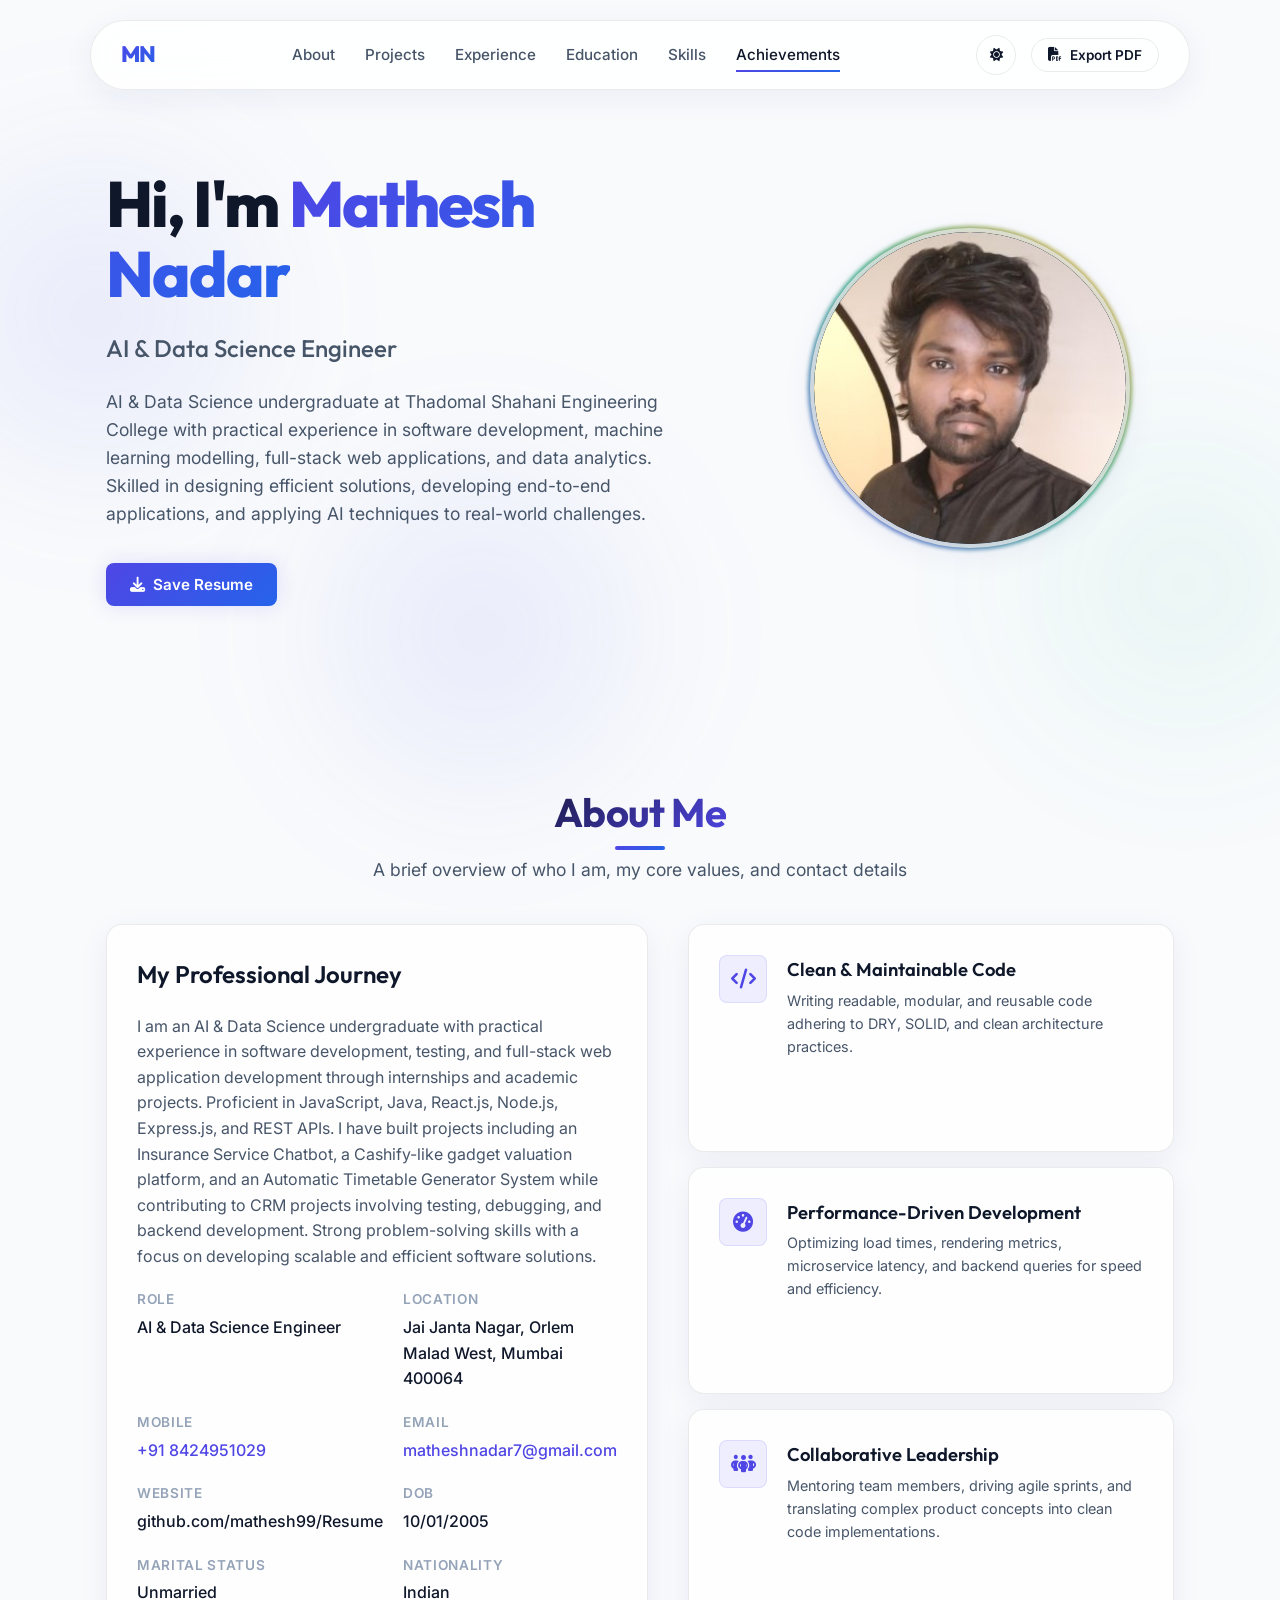
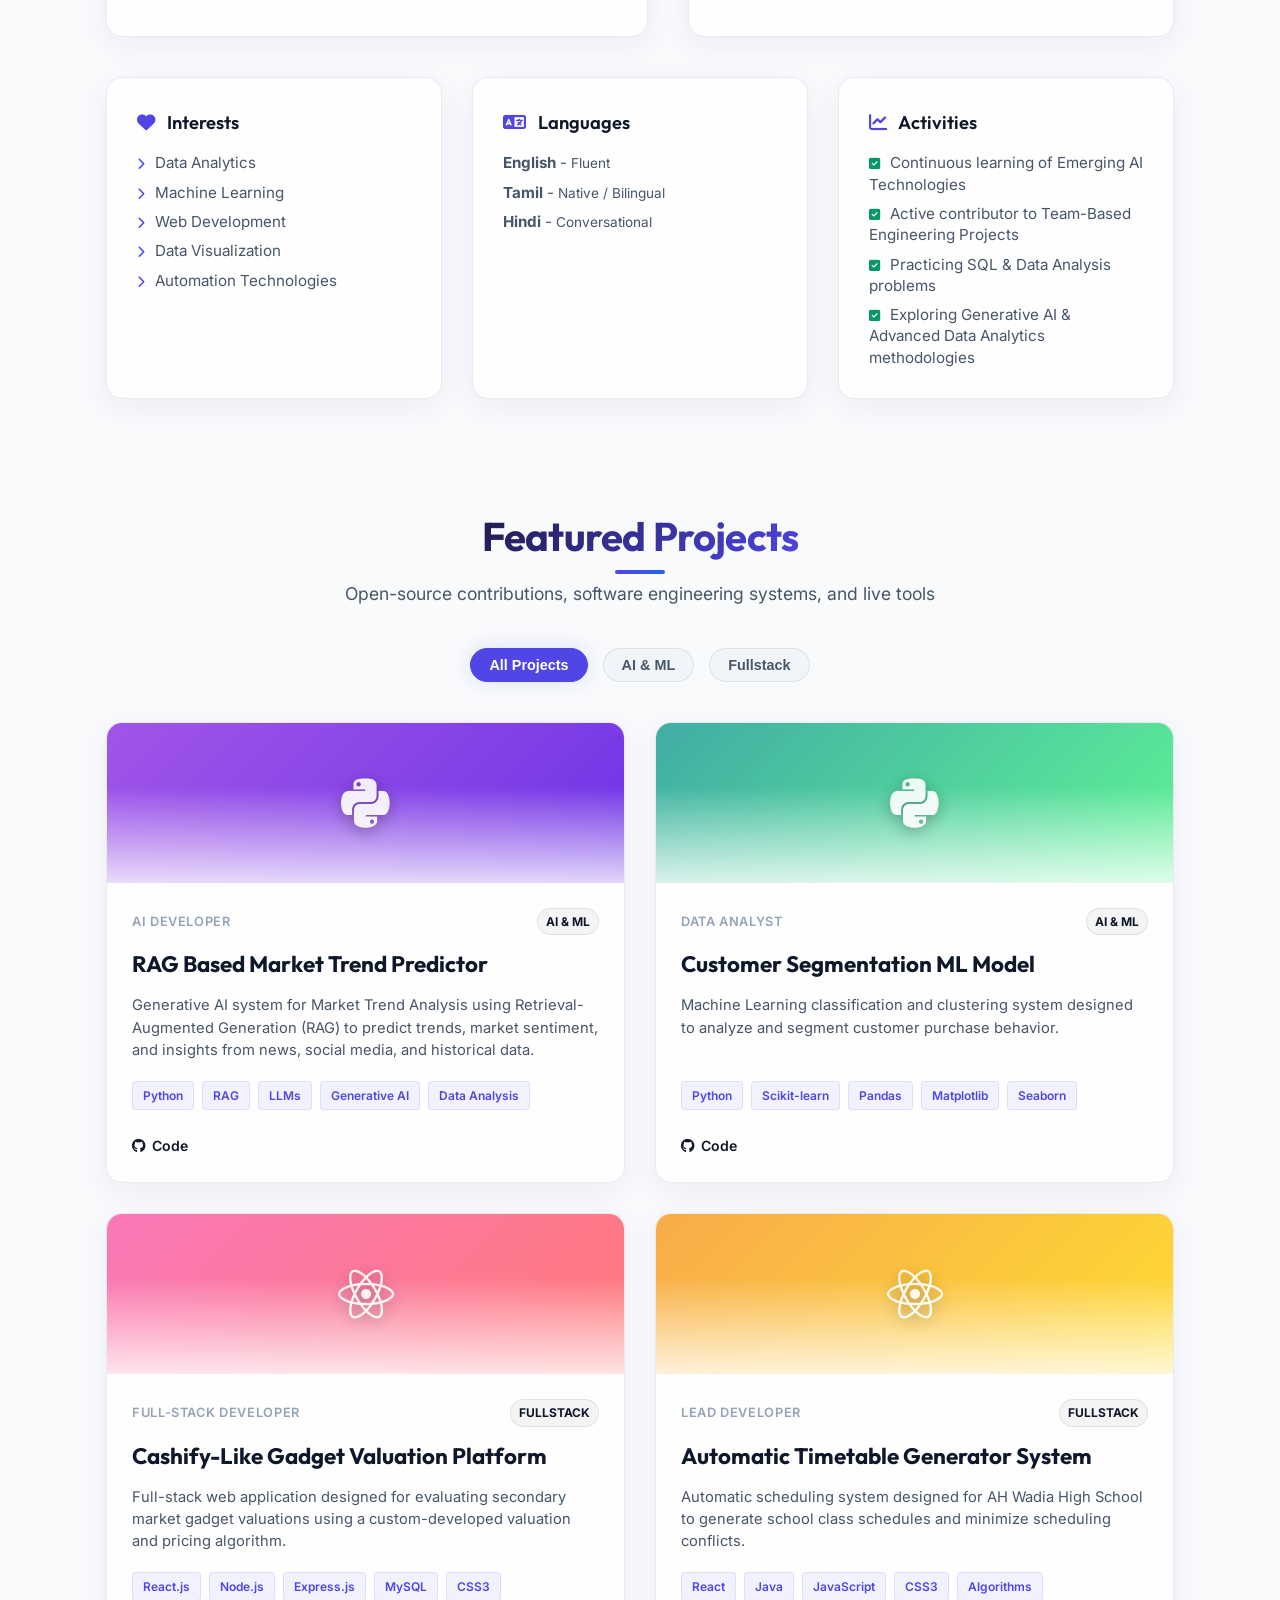
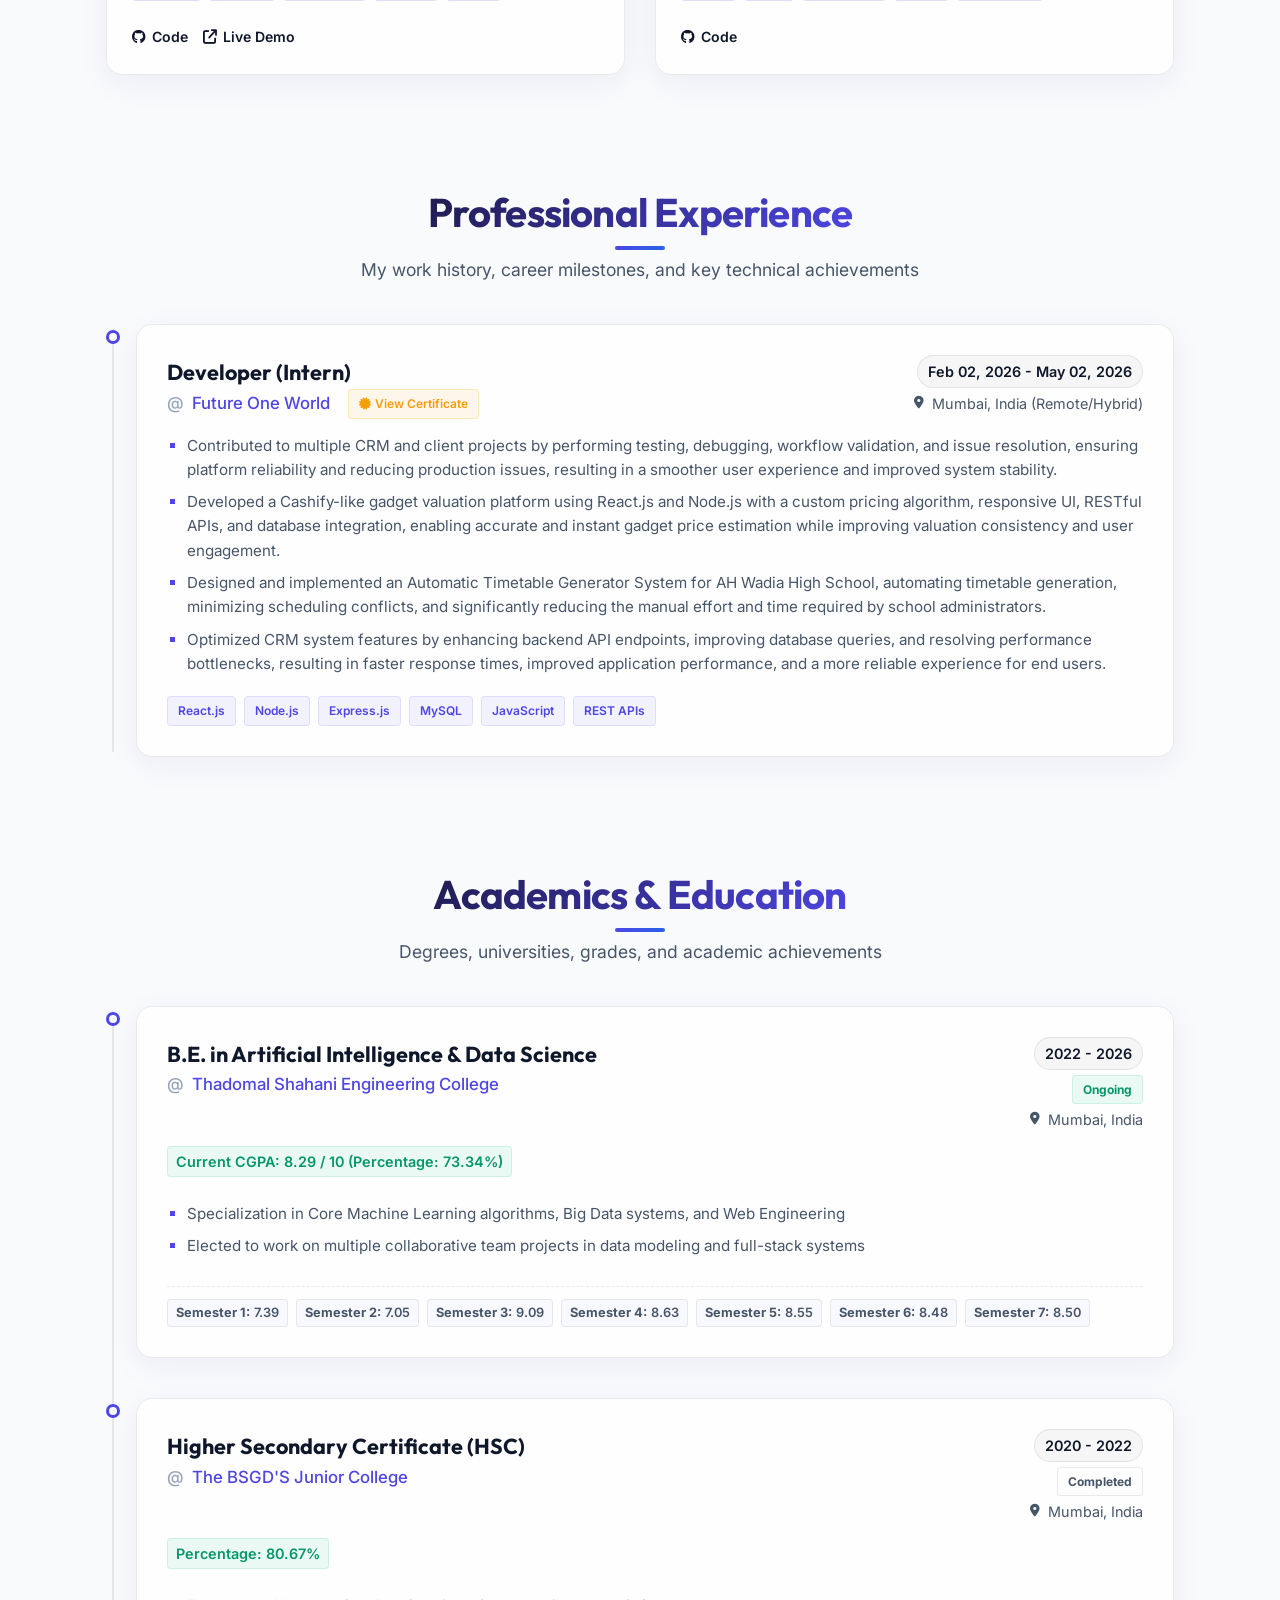
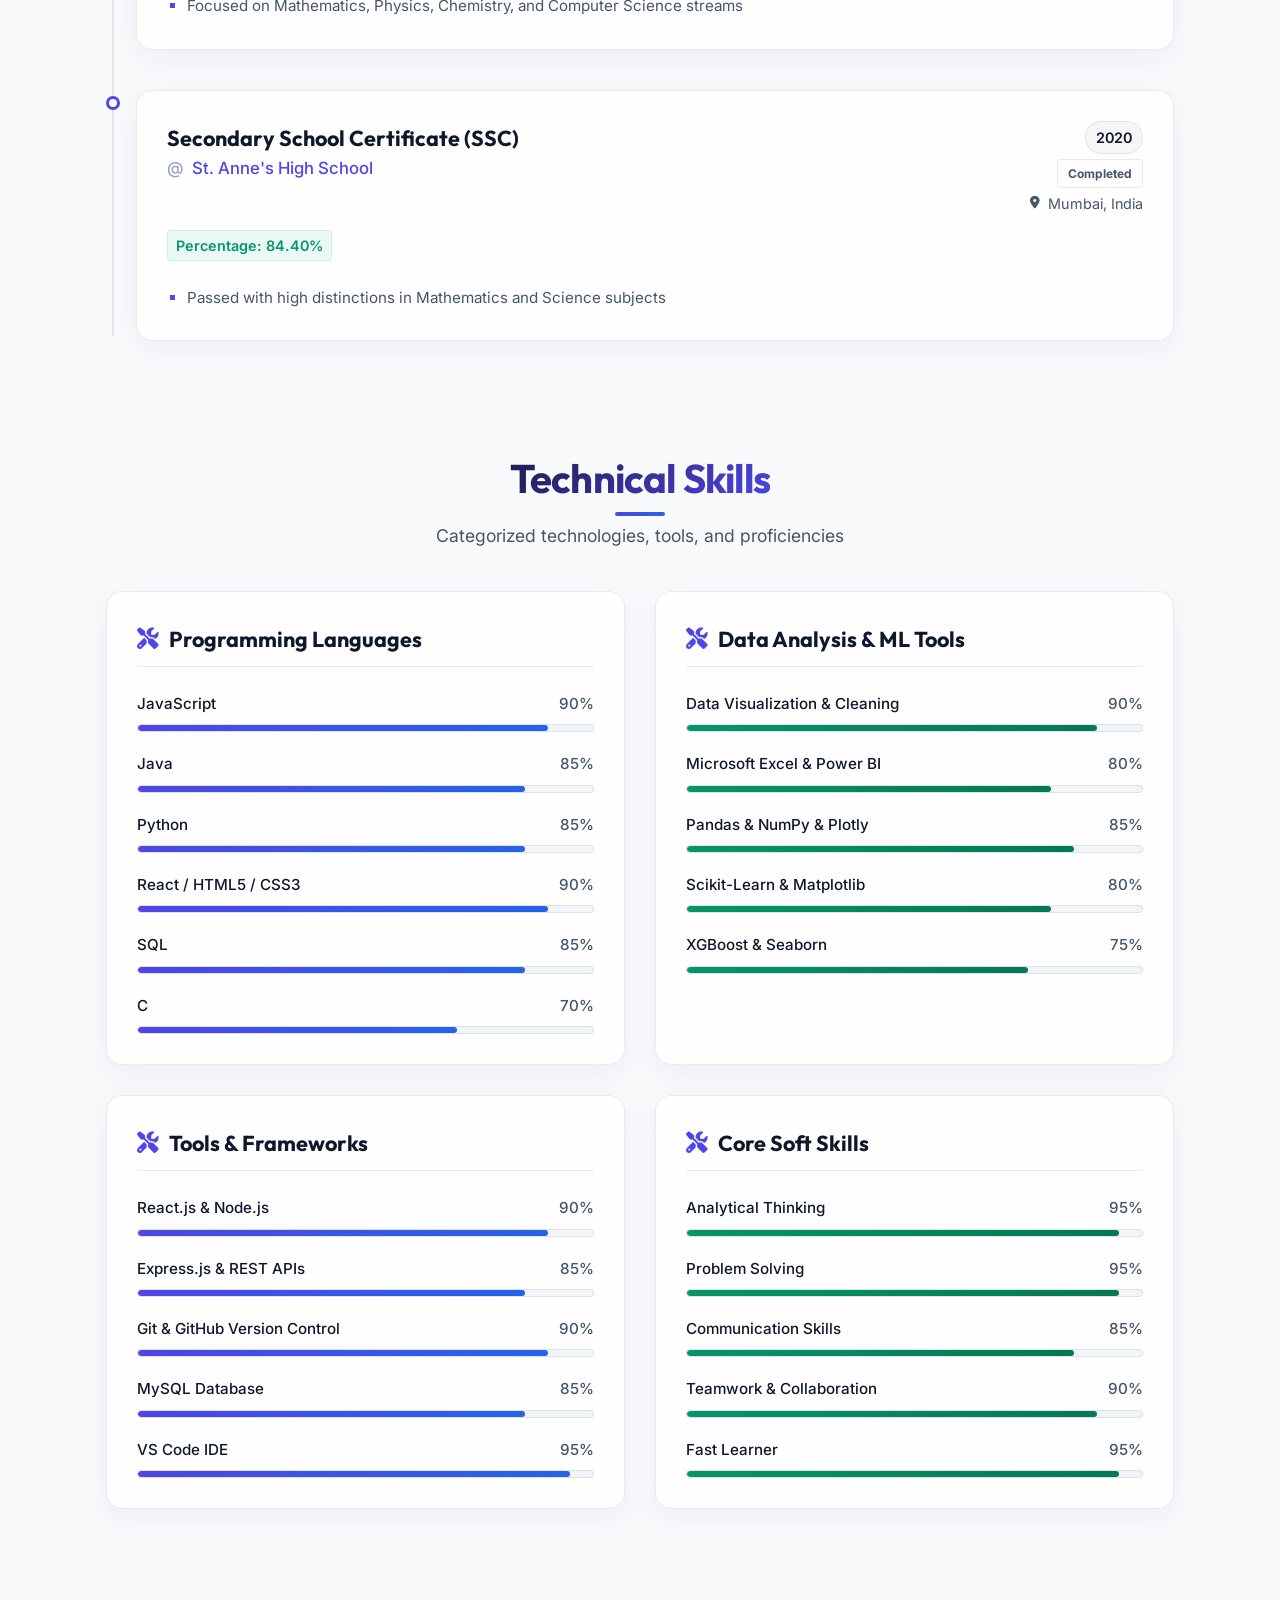
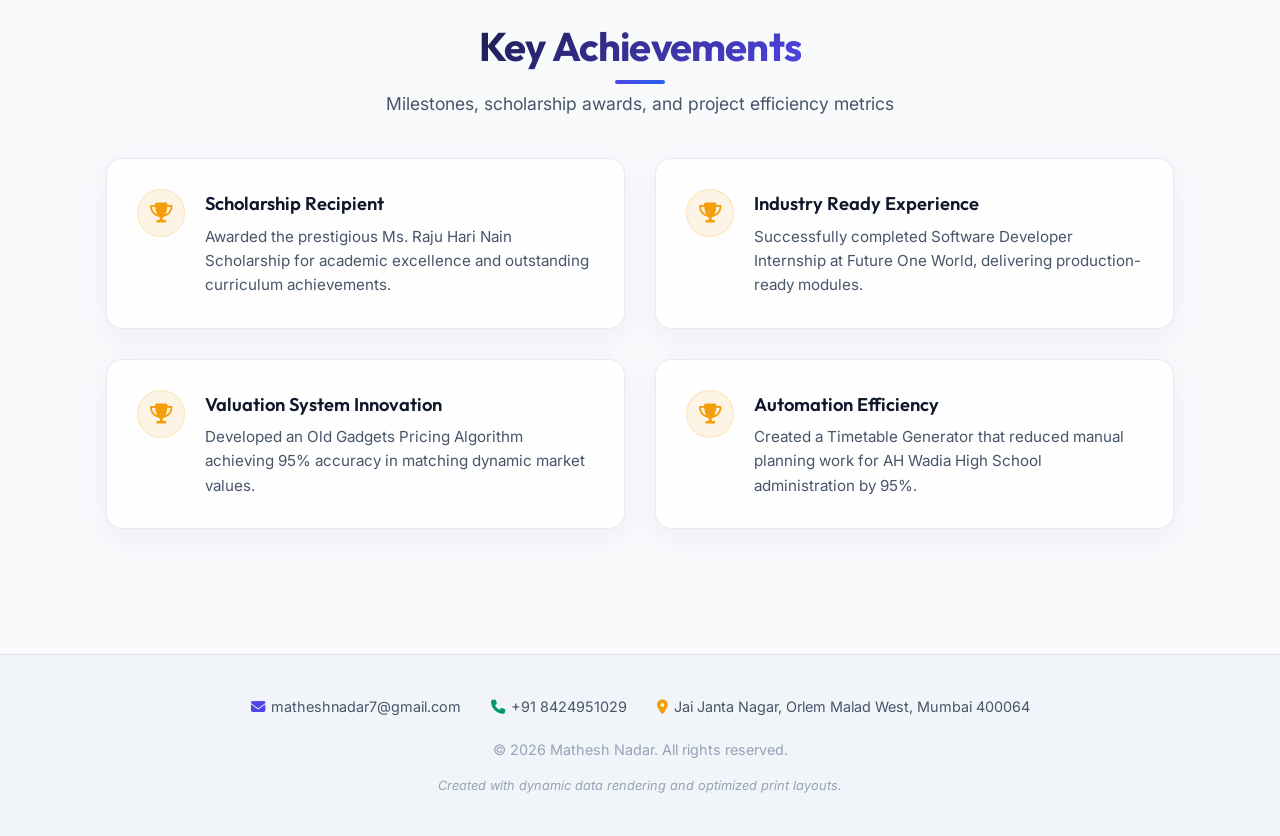
==== commit 0e28c656: "Optimize layout spacing, reorder sections, adjust mobile menu icons and container positions" ====
--- a/index.html
+++ b/index.html
@@ -259,8 +259,8 @@
   </footer>
 
   <!-- Dynamic Data File -->
-  <script src="resume-data.js?v=29"></script>
+  <script src="resume-data.js?v=28"></script>
   <!-- Application Interactivity & Render Engine -->
-  <script src="app.js?v=29"></script>
+  <script src="app.js?v=28"></script>
 </body>
 </html>
--- a/style.css
+++ b/style.css
@@ -14,7 +14,7 @@
   --radius-md: 16px;
   --radius-lg: 24px;
   --max-width: 1100px;
-  
+
   /* Dark Theme Variables (Default) */
   --bg-primary: #080c14;
   --bg-secondary: #0f1626;
@@ -25,17 +25,20 @@
   --text-primary: #f3f4f6;
   --text-secondary: #9ca3af;
   --text-muted: #6b7280;
-  
-  --primary: #6366f1; /* Indigo */
+
+  --primary: #6366f1;
+  /* Indigo */
   --primary-rgb: 99, 102, 241;
-  --secondary: #10b981; /* Emerald */
-  --accent: #f59e0b; /* Amber */
+  --secondary: #10b981;
+  /* Emerald */
+  --accent: #f59e0b;
+  /* Amber */
   --gradient-primary: linear-gradient(135deg, #6366f1 0%, #3b82f6 100%);
   --gradient-secondary: linear-gradient(135deg, #10b981 0%, #059669 100%);
   --gradient-text: linear-gradient(135deg, #a5b4fc 0%, #6366f1 100%);
   --shadow-card: 0 8px 32px 0 rgba(0, 0, 0, 0.3);
   --shadow-glow: 0 0 20px rgba(99, 102, 241, 0.25);
-  
+
   --scroll-thumb: #1e293b;
   --scroll-track: #080c14;
 }
@@ -51,7 +54,7 @@
   --text-primary: #0f172a;
   --text-secondary: #475569;
   --text-muted: #94a3b8;
-  
+
   --primary: #4f46e5;
   --primary-rgb: 79, 70, 229;
   --secondary: #059669;
@@ -60,7 +63,7 @@
   --gradient-text: linear-gradient(135deg, #1e1b4b 0%, #4f46e5 100%);
   --shadow-card: 0 8px 32px 0 rgba(31, 38, 135, 0.06);
   --shadow-glow: 0 0 20px rgba(79, 70, 229, 0.15);
-  
+
   --scroll-thumb: #cbd5e1;
   --scroll-track: #f1f5f9;
 }
@@ -77,7 +80,8 @@
 
 html {
   scroll-behavior: smooth;
-  scroll-padding-top: 110px; /* Offset for the sticky header */
+  scroll-padding-top: 110px;
+  /* Offset for the sticky header */
   font-size: 16px;
   overflow-x: hidden;
 }
@@ -112,13 +116,16 @@
 ::-webkit-scrollbar {
   width: 10px;
 }
+
 ::-webkit-scrollbar-track {
   background: var(--scroll-track);
 }
+
 ::-webkit-scrollbar-thumb {
   background: var(--scroll-thumb);
   border-radius: 5px;
 }
+
 ::-webkit-scrollbar-thumb:hover {
   background: var(--primary);
 }
@@ -131,17 +138,18 @@
   width: 90%;
   max-width: var(--max-width);
   margin: 0 auto;
-  padding: 0 1rem;
+  padding-left: 1rem !important;
+  padding-right: 1rem !important;
 }
 
 section {
-  padding: 100px 0 60px 0;
+  padding: 60px 0 45px 0;
   position: relative;
 }
 
 .section-header {
   text-align: center;
-  margin-bottom: 60px;
+  margin-bottom: 40px;
 }
 
 .section-title {
@@ -239,15 +247,27 @@
   width: 35vw;
   height: 35vw;
   border-radius: 50%;
-  background: radial-gradient(circle, rgba(99,102,241,0.12) 0%, rgba(0,0,0,0) 70%);
+  background: radial-gradient(circle, rgba(99, 102, 241, 0.12) 0%, rgba(0, 0, 0, 0) 70%);
   filter: blur(60px);
   z-index: -1;
   pointer-events: none;
 }
 
-.bg-glow-1 { top: 10%; left: -10%; }
-.bg-glow-2 { top: 40%; right: -10%; background: radial-gradient(circle, rgba(16,185,129,0.08) 0%, rgba(0,0,0,0) 70%); }
-.bg-glow-3 { bottom: 5%; left: 20%; }
+.bg-glow-1 {
+  top: 10%;
+  left: -10%;
+}
+
+.bg-glow-2 {
+  top: 40%;
+  right: -10%;
+  background: radial-gradient(circle, rgba(16, 185, 129, 0.08) 0%, rgba(0, 0, 0, 0) 70%);
+}
+
+.bg-glow-3 {
+  bottom: 5%;
+  left: 20%;
+}
 
 /* ==========================================================================
    NAVIGATION BAR
@@ -307,7 +327,8 @@
   padding: 5px 0;
 }
 
-.nav-link:hover, .nav-link.active {
+.nav-link:hover,
+.nav-link.active {
   color: var(--text-primary);
 }
 
@@ -322,7 +343,8 @@
   transition: var(--transition-fast);
 }
 
-.nav-link:hover::after, .nav-link.active::after {
+.nav-link:hover::after,
+.nav-link.active::after {
   width: 100%;
 }
 
@@ -381,10 +403,10 @@
    ========================================================================== */
 
 #hero {
-  min-height: 100vh;
-  display: flex;
-  align-items: center;
-  padding-top: 120px;
+  min-height: 80vh;
+  display: flex;
+  align-items: center;
+  padding-top: 100px;
 }
 
 .hero-wrapper {
@@ -880,7 +902,8 @@
 
 .skill-bar-inner {
   height: 100%;
-  width: 0%; /* Dynamic fill via JS */
+  width: 0%;
+  /* Dynamic fill via JS */
   background: var(--gradient-primary);
   border-radius: 4px;
   transition: width 1.5s cubic-bezier(0.1, 0.8, 0.25, 1);
@@ -916,7 +939,8 @@
   transition: var(--transition-smooth);
 }
 
-.filter-btn:hover, .filter-btn.active {
+.filter-btn:hover,
+.filter-btn.active {
   background: var(--primary);
   color: #ffffff;
   border-color: var(--primary);
@@ -953,7 +977,7 @@
   content: '';
   position: absolute;
   inset: 0;
-  background: linear-gradient(180deg, rgba(0,0,0,0) 40%, var(--bg-card) 100%);
+  background: linear-gradient(180deg, rgba(0, 0, 0, 0) 40%, var(--bg-card) 100%);
   z-index: 1;
 }
 
@@ -973,7 +997,7 @@
   font-size: 3.5rem;
   color: #ffffff;
   opacity: 0.9;
-  filter: drop-shadow(0 4px 8px rgba(0,0,0,0.3));
+  filter: drop-shadow(0 4px 8px rgba(0, 0, 0, 0.3));
   transition: var(--transition-smooth);
 }
 
@@ -1251,62 +1275,69 @@
 
 @media (max-width: 968px) {
   section {
-    padding: 80px 0 40px 0;
-  }
-  
+    padding: 40px 0 25px 0;
+  }
+
+  .section-header {
+    margin-bottom: 25px !important;
+  }
+
   .container {
-    padding: 0 20px;
-  }
-  
+    padding-left: 45px !important;
+    padding-right: 20px !important;
+  }
+
   .hero-wrapper {
     grid-template-columns: 1fr;
     gap: 40px;
     text-align: center;
   }
-  
+
   .hero-content {
     align-items: center;
   }
-  
-  .hero-badge, .hero-desc {
+
+  .hero-badge,
+  .hero-desc {
     margin: 0 auto;
   }
-  
+
   .hero-title {
     font-size: 3.2rem;
   }
-  
-  .about-wrapper, .contact-wrapper {
+
+  .about-wrapper,
+  .contact-wrapper {
     grid-template-columns: 1fr;
     gap: 40px;
   }
-  
+
   .about-details-grid {
     grid-template-columns: 1fr 1fr;
   }
-  
+
   .about-additional-grid,
   .achievements-grid,
   .skills-grid,
   .projects-grid {
     grid-template-columns: 1fr;
   }
-  
+
   .timeline-meta {
     flex-direction: column;
     align-items: flex-start;
   }
-  
+
   .timeline-date-location {
     align-items: flex-start;
     text-align: left;
     margin-top: 5px;
   }
-  
+
   .contact-info {
     order: 2;
   }
-  
+
   .contact-form-card {
     order: 1;
   }
@@ -1340,8 +1371,7 @@
 }
 
 @media (max-width: 768px) {
-  header {
-    display: flex !important;
+  #main-header {
     position: fixed !important;
     top: 0 !important;
     left: 0 !important;
@@ -1350,93 +1380,120 @@
     background: transparent !important;
     border: none !important;
     box-shadow: none !important;
-    padding: 15px 10px !important;
-    z-index: 10000 !important;
+    padding: 0 !important;
+    z-index: 99998 !important;
     border-radius: 0 !important;
-    box-sizing: border-box !important;
-  }
-
-  .container {
-    width: 100% !important;
-    max-width: 100% !important;
-    padding: 0 20px !important;
-    margin: 0 auto !important;
-    box-sizing: border-box !important;
-  }
-
-  header.scrolled {
-    background: var(--bg-glass) !important;
-    backdrop-filter: blur(15px) !important;
-    -webkit-backdrop-filter: blur(15px) !important;
-    border-bottom: 1px solid var(--border-color) !important;
-  }
-
-  header .logo {
+    pointer-events: none !important;
+    height: 0 !important;
+    overflow: visible !important;
+  }
+
+  #main-header .logo,
+  #pdf-export-btn,
+  .nav-menu-hidden-placeholder {
     display: none !important;
   }
 
-  header .nav-actions {
-    display: flex !important;
-    width: 100% !important;
-    justify-content: space-between !important;
-    align-items: center !important;
-    gap: 0 !important;
-  }
-
-  header .nav-actions button {
-    flex-grow: 0 !important;
-    flex-shrink: 0 !important;
-    width: 40px !important;
-    height: 40px !important;
-    border-radius: 50% !important;
-    box-sizing: border-box !important;
-  }
-
-  #pdf-export-btn {
-    display: none !important;
-  }
-  
-  .mobile-menu-btn {
-    display: flex !important;
-    align-items: center !important;
-    justify-content: center !important;
+  /* Floating theme toggle pinned to extreme top-right corner */
+  #theme-toggle {
+    position: fixed !important;
+    top: 14px !important;
+    right: 14px !important;
+    z-index: 99999 !important;
     width: 40px !important;
     height: 40px !important;
     border-radius: 50% !important;
     border: 1px solid var(--border-color) !important;
-    background: transparent !important;
+    background: var(--bg-card) !important;
+    backdrop-filter: blur(12px) !important;
+    -webkit-backdrop-filter: blur(12px) !important;
     color: var(--text-primary) !important;
-    font-size: 1.15rem !important;
+    font-size: 1.1rem !important;
+    display: flex !important;
+    align-items: center !important;
+    justify-content: center !important;
     cursor: pointer !important;
+    pointer-events: auto !important;
+    box-shadow: 0 4px 16px rgba(0, 0, 0, 0.15) !important;
     transition: var(--transition-smooth) !important;
   }
-  
+
+  /* Floating theme toggle pinned to extreme top-right corner */
+  #theme-toggle {
+    position: fixed !important;
+    top: 14px !important;
+    left: 14px !important;
+    z-index: 99999 !important;
+    width: 40px !important;
+    height: 40px !important;
+    border-radius: 50% !important;
+    border: 1px solid var(--border-color) !important;
+    background: var(--bg-card) !important;
+    backdrop-filter: blur(12px) !important;
+    -webkit-backdrop-filter: blur(12px) !important;
+    color: var(--text-primary) !important;
+    font-size: 1.1rem !important;
+    display: flex !important;
+    align-items: center !important;
+    justify-content: center !important;
+    cursor: pointer !important;
+    pointer-events: auto !important;
+    box-shadow: 0 4px 16px rgba(0, 0, 0, 0.15) !important;
+    transition: var(--transition-smooth) !important;
+  }
+
+  /* Floating navbar button pinned to extreme top-right corner */
+  .mobile-menu-btn {
+    position: fixed !important;
+    top: 14px !important;
+    right: 14px !important;
+    z-index: 99999 !important;
+    width: 40px !important;
+    height: 40px !important;
+    border-radius: 50% !important;
+    border: 1px solid var(--border-color) !important;
+    background: var(--bg-card) !important;
+    backdrop-filter: blur(12px) !important;
+    -webkit-backdrop-filter: blur(12px) !important;
+    color: var(--text-primary) !important;
+    font-size: 1.1rem !important;
+    display: flex !important;
+    align-items: center !important;
+    justify-content: center !important;
+    cursor: pointer !important;
+    pointer-events: auto !important;
+    box-shadow: 0 4px 16px rgba(0, 0, 0, 0.15) !important;
+    transition: var(--transition-smooth) !important;
+  }
+
   .nav-menu {
-    position: absolute !important;
-    top: 75px !important;
-    left: 10px !important;
-    right: 10px !important;
-    width: calc(100% - 20px) !important;
+    position: fixed !important;
+    top: 64px !important;
+    left: 12px !important;
+    right: 12px !important;
+    width: auto !important;
     background: var(--bg-glass) !important;
-    backdrop-filter: blur(25px) !important;
-    -webkit-backdrop-filter: blur(25px) !important;
+    backdrop-filter: blur(30px) !important;
+    -webkit-backdrop-filter: blur(30px) !important;
     border: 1px solid var(--border-color) !important;
     border-radius: var(--radius-md) !important;
     flex-direction: column !important;
-    padding: 25px !important;
-    gap: 12px !important;
+    padding: 16px !important;
+    gap: 8px !important;
     opacity: 0;
     visibility: hidden;
-    transform: translateY(-10px) !important;
-    transition: var(--transition-smooth) !important;
-    box-shadow: var(--shadow-card) !important;
-    z-index: 10000 !important;
-  }
-  
+    transform: translateY(-12px) scale(0.97) !important;
+    transform-origin: top right !important;
+    transition: opacity 0.22s ease, transform 0.22s ease, visibility 0.22s !important;
+    box-shadow: 0 8px 40px rgba(0, 0, 0, 0.18) !important;
+    z-index: 9999 !important;
+    pointer-events: auto !important;
+  }
+
   .nav-menu.open {
-    opacity: 1;
-    visibility: visible;
-    transform: translateY(0);
+    opacity: 1 !important;
+    visibility: visible !important;
+    transform: translateY(0) scale(1) !important;
   }
 
   .nav-menu .nav-link {
@@ -1458,15 +1515,16 @@
     color: #ffffff !important;
     border-color: transparent !important;
   }
-  
+
   .form-row {
     grid-template-columns: 1fr;
   }
 
   /* Dedicated Mobile View Styles */
   #hero {
-    min-height: calc(100vh - 100px) !important;
-    padding-top: 40px !important;
+    min-height: auto !important;
+    padding-top: 75px !important;
+    padding-bottom: 20px !important;
   }
 
   .hero-wrapper {
@@ -1596,7 +1654,8 @@
   }
 
   .projects-toolbar::-webkit-scrollbar {
-    display: none !important; /* Hide scrollbar */
+    display: none !important;
+    /* Hide scrollbar */
   }
 
   .filter-btn {
@@ -1606,7 +1665,7 @@
   }
 
   /* About additional details padding overrides */
-  .about-additional-grid > div {
+  .about-additional-grid>div {
     padding: 20px !important;
     border-radius: var(--radius-sm) !important;
     border: 1px solid var(--border-color) !important;
@@ -1732,20 +1791,20 @@
   .hero-title {
     font-size: 2.5rem;
   }
-  
+
   .about-details-grid {
     grid-template-columns: 1fr;
   }
-  
+
   .avatar-container {
     width: 180px;
     height: 180px;
   }
-  
+
   .avatar-initials {
     font-size: 3.5rem;
   }
-  
+
   .section-title {
     font-size: 2rem;
   }
@@ -1994,6 +2053,7 @@
    ========================================================================== */
 
 @media print {
+
   /* Hide all unnecessary visual components */
   header,
   footer,
@@ -2081,6 +2141,7 @@
     font-size: 26pt !important;
     color: #111827 !important;
   }
+
   .hero-title span {
     -webkit-text-fill-color: initial !important;
     background: none !important;
@@ -2313,4 +2374,4 @@
   a[href^="tel:"]:after {
     content: "" !important;
   }
-}
+}
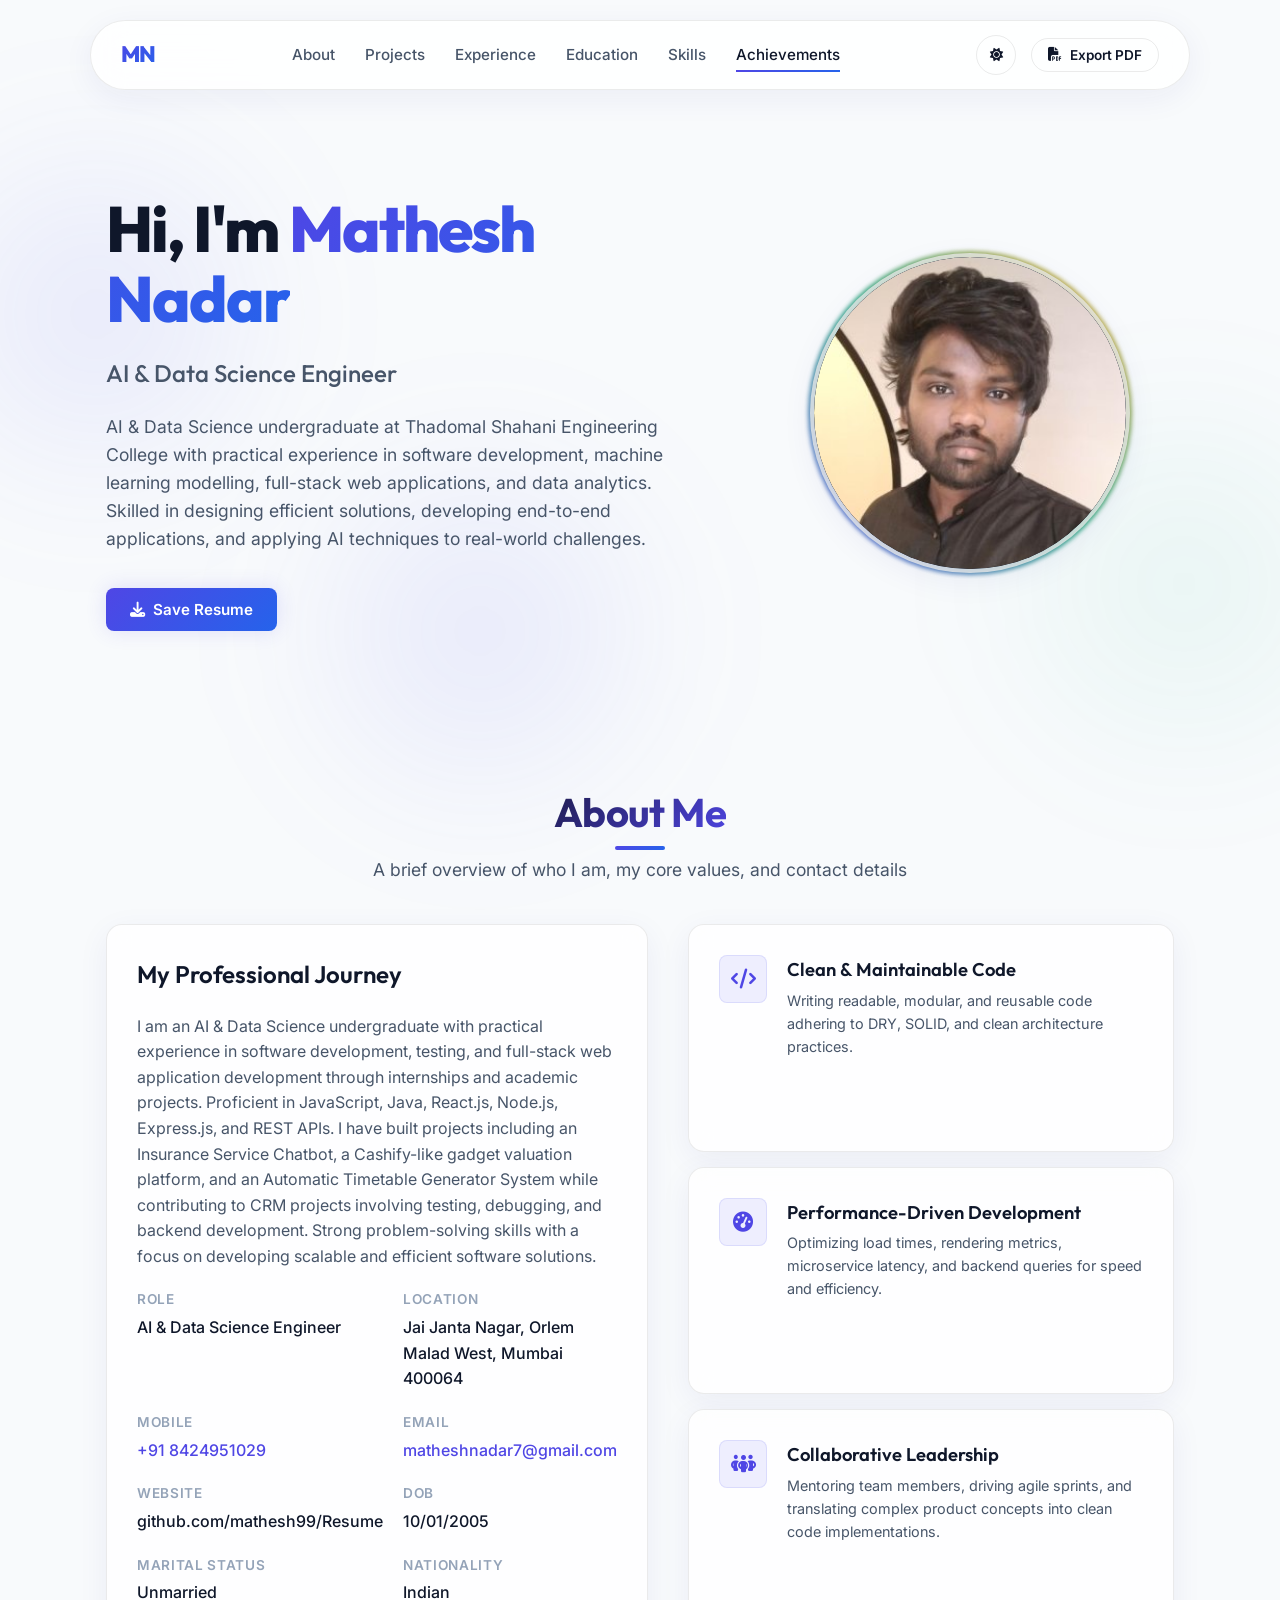
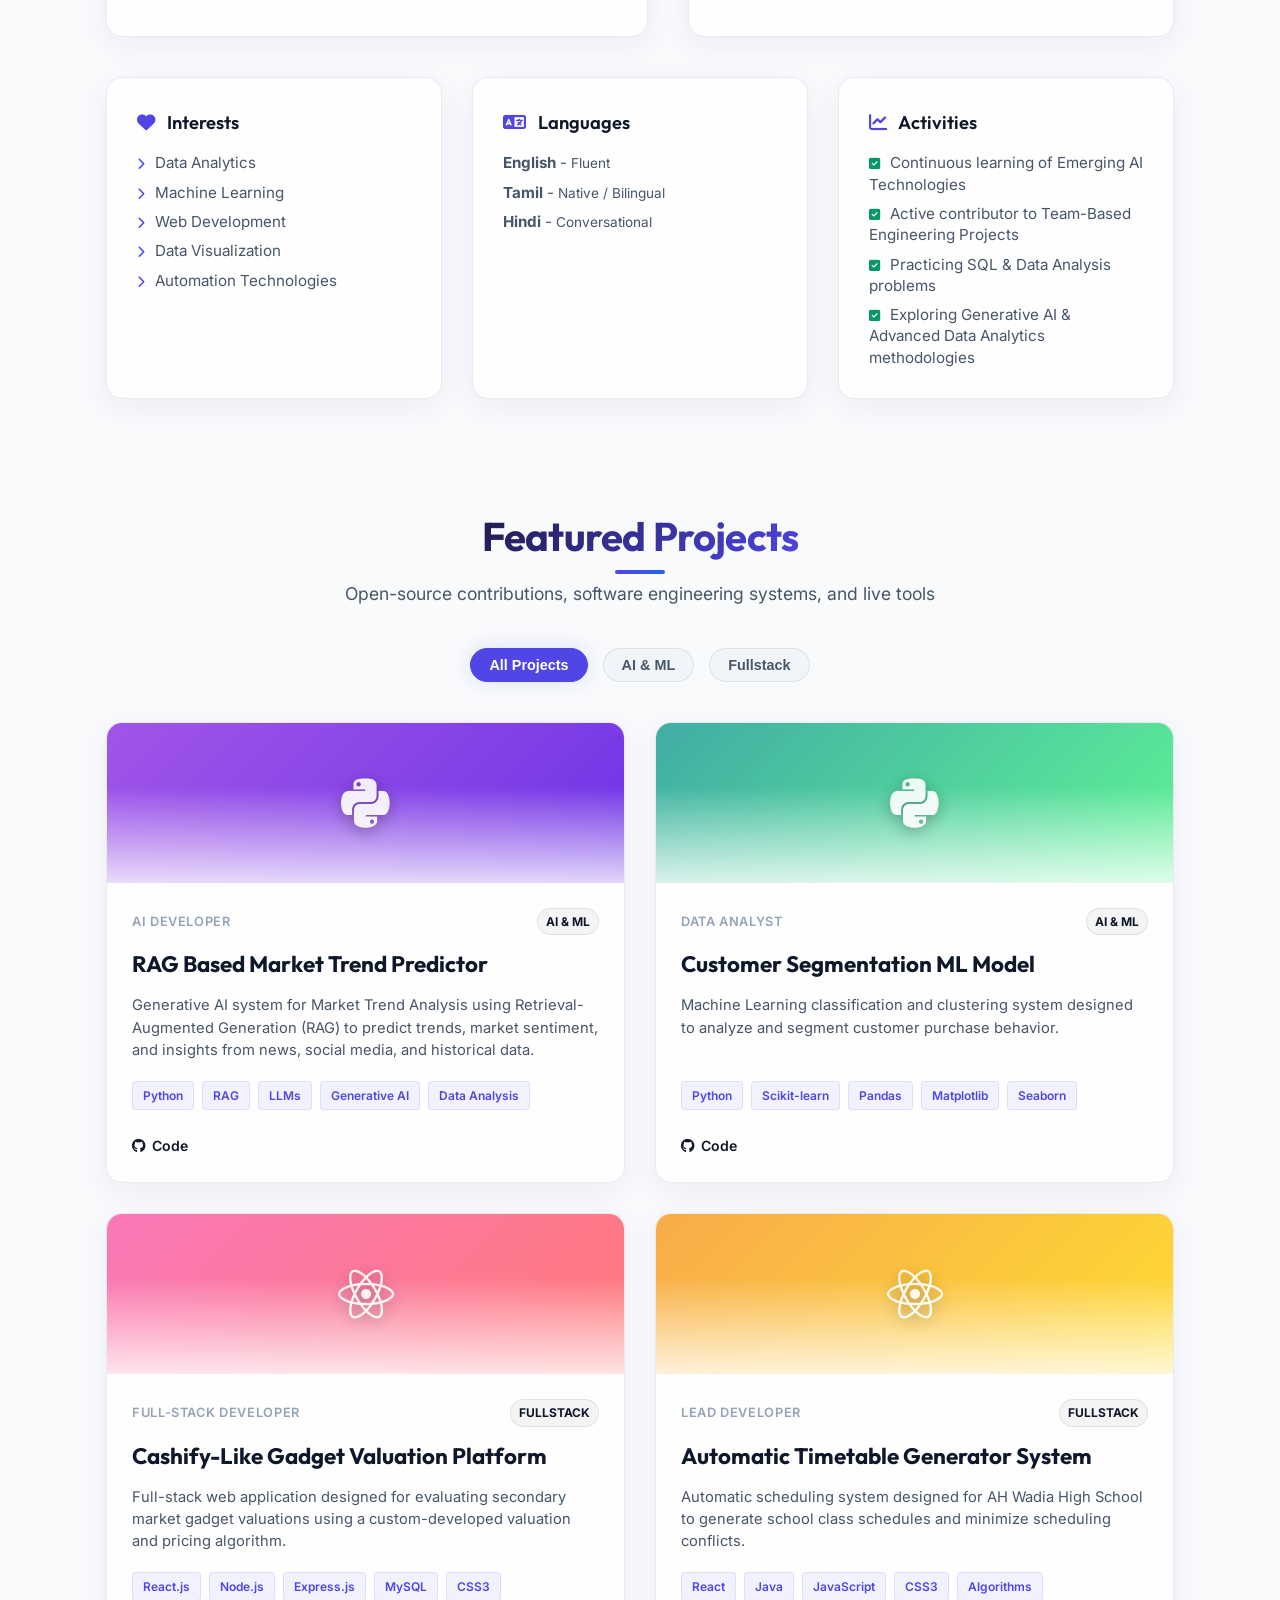
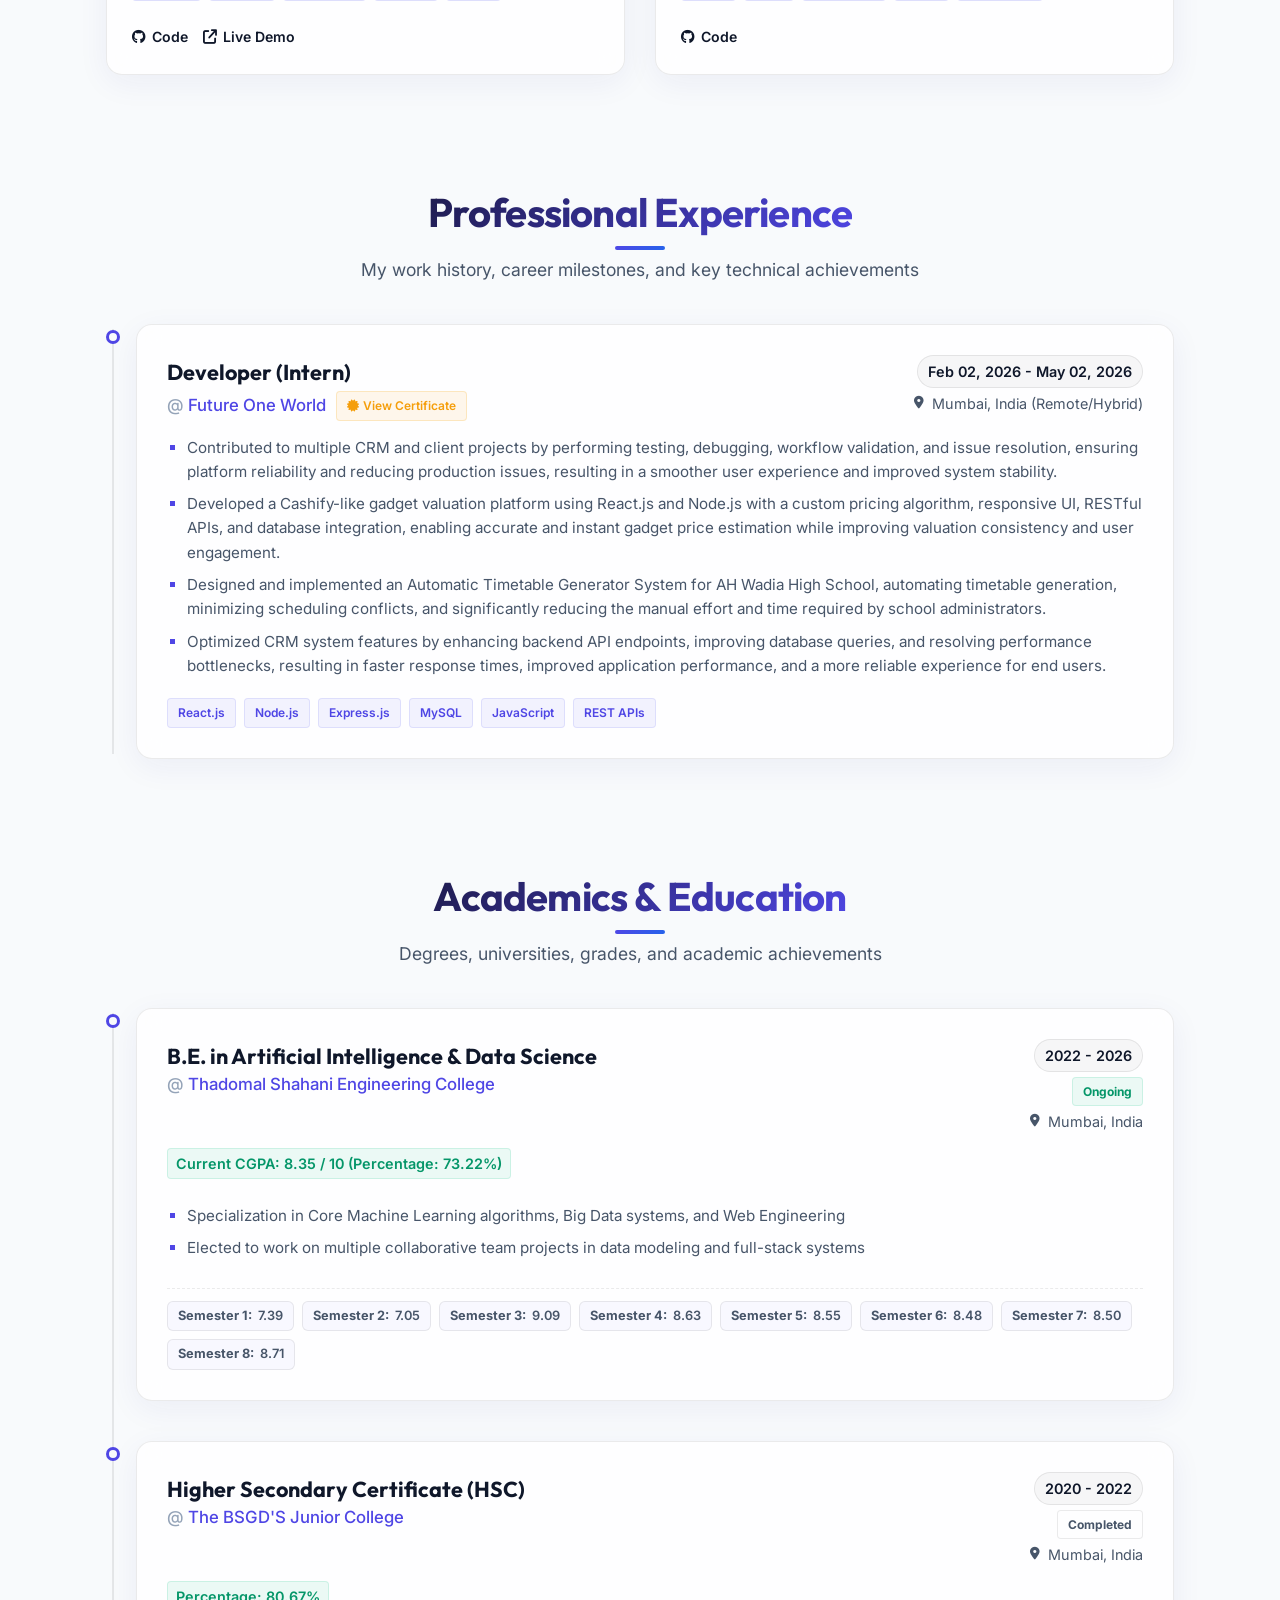
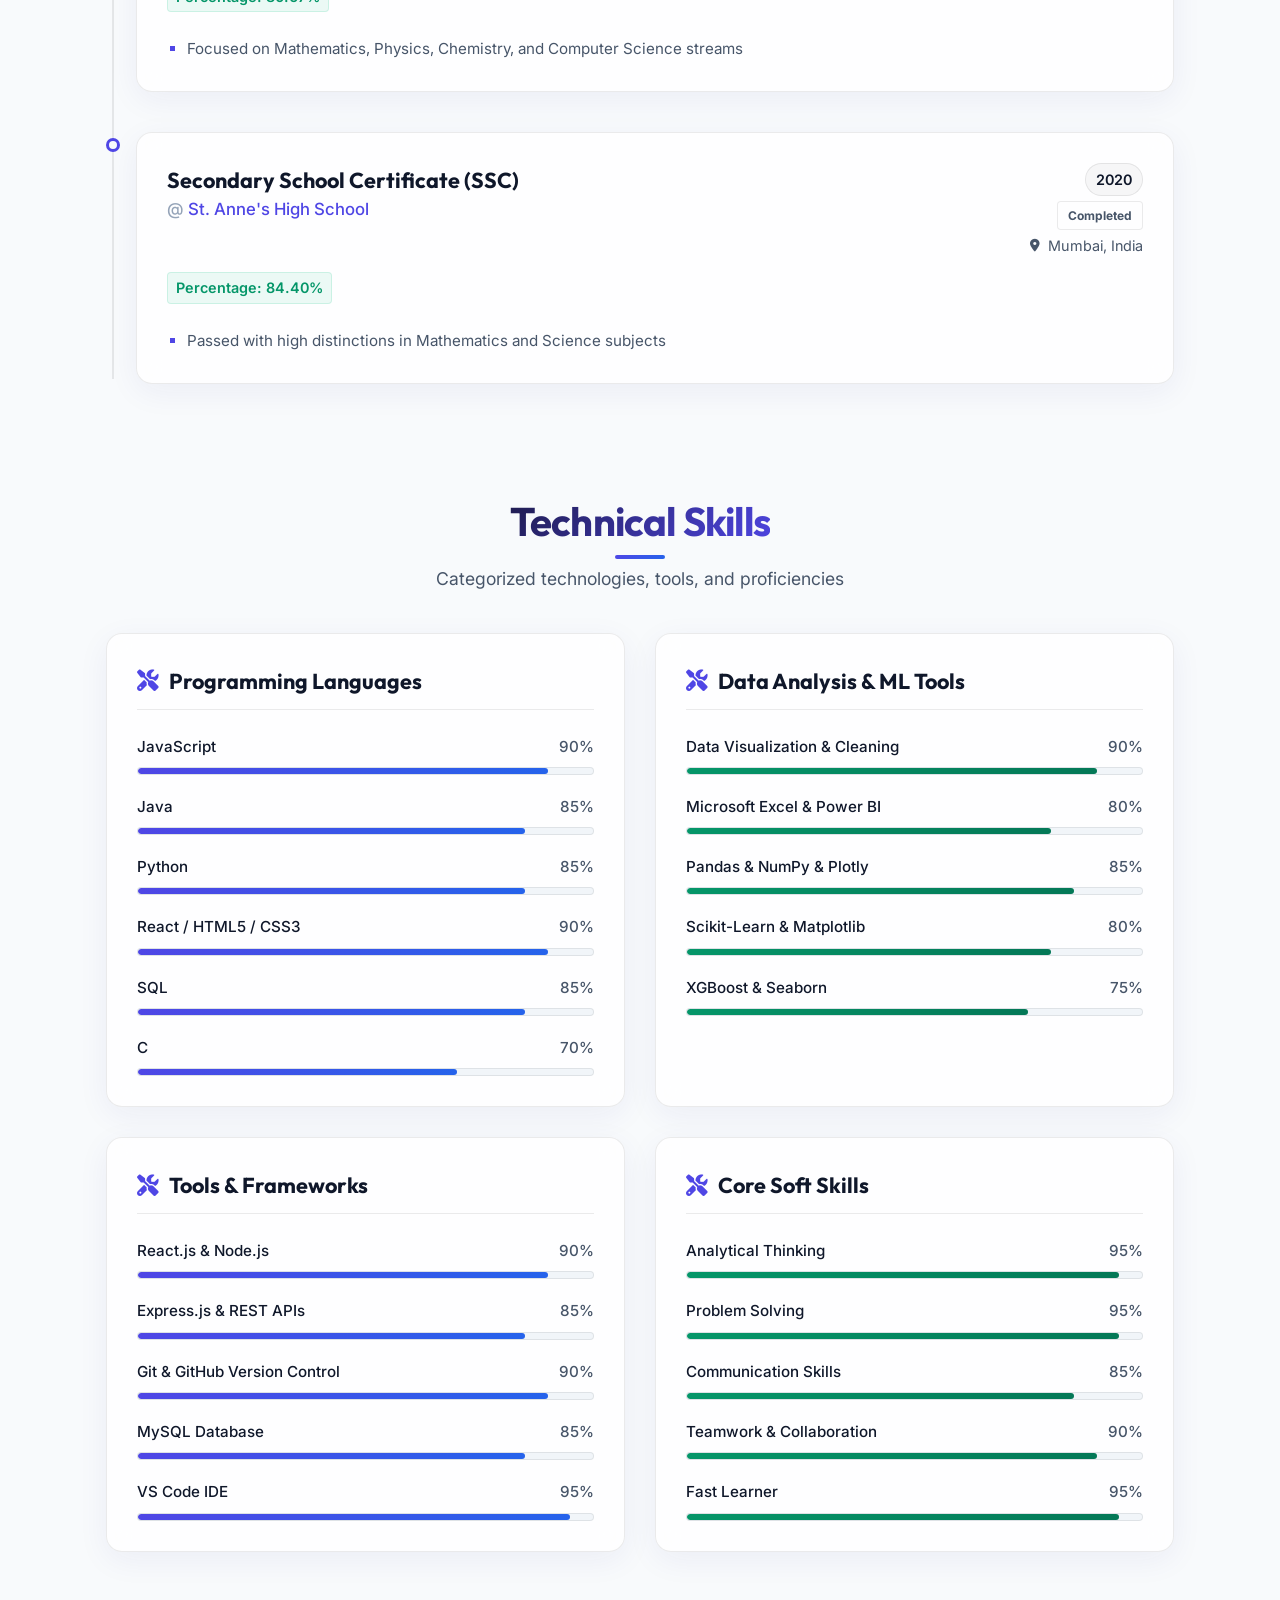
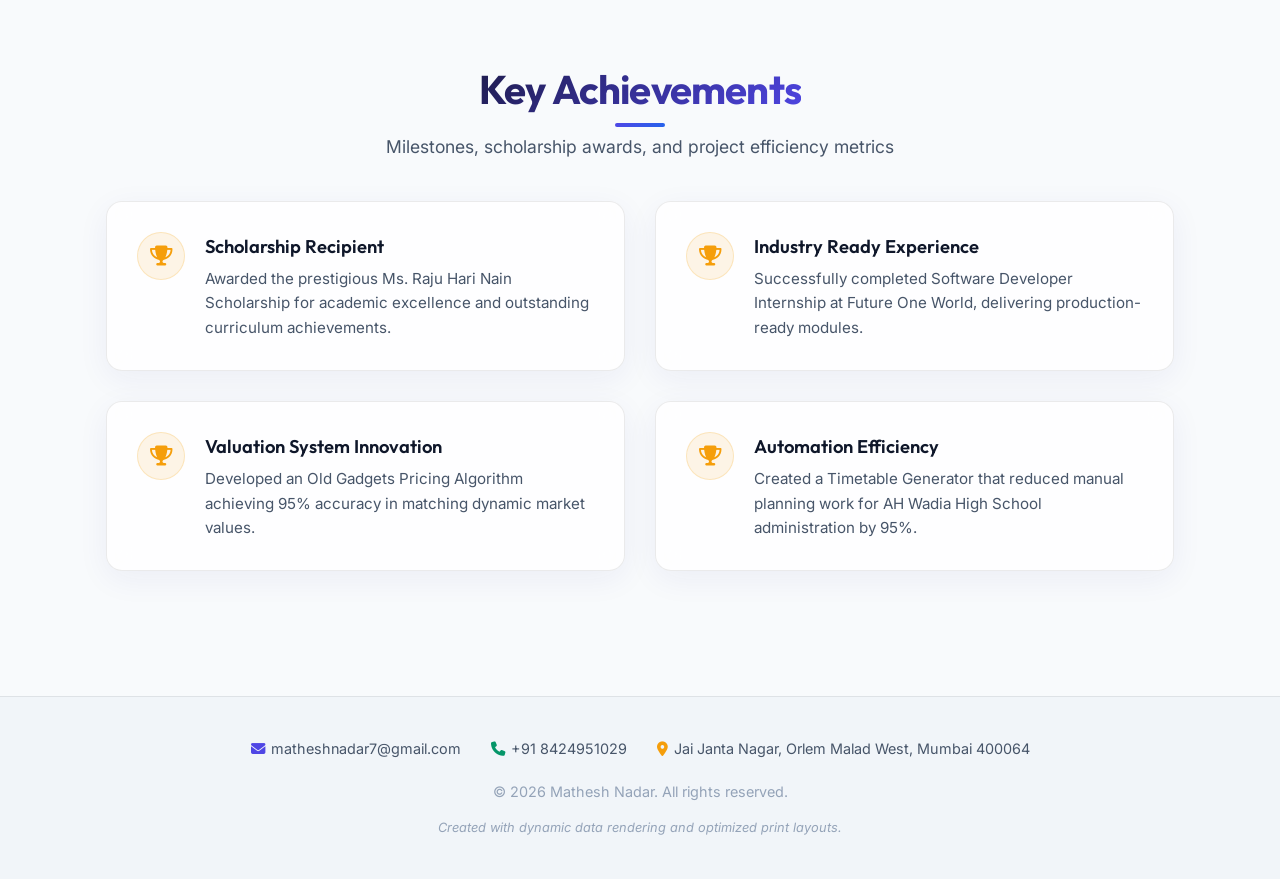
==== commit 76999bc1: "Add mobile responsive UI and semester marksheet preview" ====
--- a/index.html
+++ b/index.html
@@ -18,7 +18,7 @@
   <!-- FontAwesome Icons -->
   <link rel="stylesheet" href="https://cdnjs.cloudflare.com/ajax/libs/font-awesome/6.4.0/css/all.min.css" integrity="sha512-iecdLmaskl7CVkqkXNQ/ZH/XLlvWZOJyj7Yy7tcenmpD1ypASozpmT/E0iPtmFIB46ZmdtAc9eNBvH0H/ZpiBw==" crossorigin="anonymous" referrerpolicy="no-referrer" />
   <!-- Custom Stylesheet -->
-  <link rel="stylesheet" href="style.css?v=29">
+  <link rel="stylesheet" href="style.css?v=31">
 </head>
 <body>
 
@@ -258,9 +258,38 @@
     </div>
   </footer>
 
+  <!-- Marksheet Preview Modal -->
+  <div id="marksheet-modal" class="marksheet-modal" role="dialog" aria-modal="true" aria-labelledby="marksheet-modal-title" hidden>
+    <div class="marksheet-modal-backdrop" id="marksheet-modal-backdrop"></div>
+    <div class="glass-card marksheet-modal-card">
+      <div class="marksheet-modal-header">
+        <div class="marksheet-modal-heading">
+          <h3 id="marksheet-modal-title">Semester Marksheet</h3>
+          <p id="marksheet-modal-subtitle" class="marksheet-modal-subtitle"></p>
+        </div>
+        <button type="button" id="marksheet-close-btn" class="marksheet-close-btn" aria-label="Close marksheet preview">
+          <i class="fa-solid fa-xmark"></i>
+        </button>
+      </div>
+      <div class="marksheet-modal-body">
+        <img id="marksheet-preview-img" src="" alt="Semester Marksheet">
+        <div id="marksheet-error-msg" class="marksheet-error-msg" hidden>
+          <i class="fa-solid fa-circle-exclamation"></i>
+          <span>Unable to preview this image in the browser. You can still try downloading it below.</span>
+        </div>
+      </div>
+      <div class="marksheet-modal-footer">
+        <a id="marksheet-download-btn" class="btn btn-primary" href="#" download="marksheet.jpg">
+          <i class="fa-solid fa-download"></i> Download Marksheet
+        </a>
+        <button type="button" id="marksheet-dismiss-btn" class="btn btn-secondary">Close</button>
+      </div>
+    </div>
+  </div>
+
   <!-- Dynamic Data File -->
   <script src="resume-data.js?v=28"></script>
   <!-- Application Interactivity & Render Engine -->
-  <script src="app.js?v=28"></script>
+  <script src="app.js?v=30"></script>
 </body>
 </html>
--- a/style.css
+++ b/style.css
@@ -84,14 +84,17 @@
   /* Offset for the sticky header */
   font-size: 16px;
   overflow-x: hidden;
+  overflow-x: clip;
 }
 
 body {
+  position: relative;
   font-family: var(--font-body);
   background-color: var(--bg-primary);
   color: var(--text-primary);
   line-height: 1.6;
   overflow-x: hidden;
+  overflow-x: clip;
   transition: background-color 0.4s ease, color 0.4s ease;
   -webkit-font-smoothing: antialiased;
 }
@@ -253,6 +256,10 @@
   pointer-events: none;
 }
 
+body > .bg-glow {
+  position: fixed;
+}
+
 .bg-glow-1 {
   top: 10%;
   left: -10%;
@@ -406,7 +413,7 @@
   min-height: 80vh;
   display: flex;
   align-items: center;
-  padding-top: 100px;
+  padding-top: 150px;
 }
 
 .hero-wrapper {
@@ -732,17 +739,24 @@
   color: var(--text-primary);
 }
 
+.timeline-company-row {
+  display: flex;
+  flex-wrap: wrap;
+  align-items: center;
+  gap: 6px 10px;
+  margin-top: 2px;
+}
+
 .timeline-company {
   font-size: 1.05rem;
   font-weight: 500;
   color: var(--primary);
-  display: inline-flex;
-  align-items: center;
-  gap: 8px;
+  display: inline;
+  line-height: 1.4;
 }
 
 .timeline-company::before {
-  content: '@';
+  content: '@ ';
   color: var(--text-muted);
 }
 
@@ -818,6 +832,207 @@
   align-self: flex-start;
 }
 
+/* Semester Marks & Marksheet Modal */
+.education-semesters {
+  margin-top: 12px;
+  display: flex;
+  flex-wrap: wrap;
+  gap: 8px;
+  border-top: 1px dashed var(--border-color);
+  padding-top: 12px;
+}
+
+.semester-chip {
+  background: rgba(99, 102, 241, 0.04);
+  color: var(--text-secondary);
+  font-family: inherit;
+  font-size: 0.8rem;
+  display: inline-flex;
+  align-items: center;
+  gap: 6px;
+  padding: 4px 10px;
+  border-radius: 6px;
+  border: 1px solid var(--border-color);
+}
+
+.semester-chip.has-marksheet {
+  cursor: pointer;
+  color: var(--text-primary);
+  border-color: rgba(var(--primary-rgb), 0.28);
+  background: rgba(var(--primary-rgb), 0.06);
+  transition: var(--transition-fast);
+}
+
+.semester-chip.has-marksheet:hover,
+.semester-chip.has-marksheet:focus-visible {
+  border-color: var(--primary);
+  background: rgba(var(--primary-rgb), 0.13);
+  transform: translateY(-1px);
+  outline: none;
+}
+
+.sem-marksheet-icon {
+  color: var(--primary);
+  font-size: 0.82rem;
+}
+
+body.modal-open {
+  overflow: hidden;
+}
+
+.marksheet-modal {
+  position: fixed;
+  inset: 0;
+  z-index: 10000;
+  display: flex;
+  align-items: center;
+  justify-content: center;
+  padding: 16px;
+}
+
+.marksheet-modal[hidden] {
+  display: none !important;
+}
+
+.marksheet-modal-backdrop {
+  position: absolute;
+  inset: 0;
+  background: rgba(8, 12, 20, 0.78);
+  backdrop-filter: blur(8px);
+  -webkit-backdrop-filter: blur(8px);
+}
+
+.marksheet-modal-card {
+  position: relative;
+  z-index: 1;
+  width: 100%;
+  max-width: min(94vw, 760px);
+  max-height: 90dvh;
+  display: flex;
+  flex-direction: column;
+  gap: 14px;
+  padding: 20px !important;
+  background: #0f1626 !important;
+  border: 1px solid var(--border-color);
+  border-radius: var(--radius-md);
+  box-shadow: 0 24px 60px rgba(0, 0, 0, 0.45);
+  overflow: hidden;
+}
+
+[data-theme="light"] .marksheet-modal-card {
+  background: #ffffff !important;
+}
+
+.marksheet-modal-header {
+  display: flex;
+  align-items: flex-start;
+  justify-content: space-between;
+  gap: 12px;
+}
+
+.marksheet-modal-heading h3 {
+  font-family: var(--font-heading);
+  font-size: 1.2rem;
+  font-weight: 700;
+  color: var(--text-primary);
+  margin: 0;
+}
+
+.marksheet-modal-subtitle {
+  font-size: 0.85rem;
+  color: var(--text-secondary);
+  margin: 3px 0 0 0;
+}
+
+.marksheet-close-btn {
+  width: 36px;
+  height: 36px;
+  flex-shrink: 0;
+  border-radius: 50%;
+  border: 1px solid var(--border-color);
+  background: transparent;
+  color: var(--text-primary);
+  display: inline-flex;
+  align-items: center;
+  justify-content: center;
+  cursor: pointer;
+  font-size: 1rem;
+  transition: var(--transition-fast);
+}
+
+.marksheet-close-btn:hover {
+  border-color: var(--primary);
+  color: var(--primary);
+}
+
+.marksheet-modal-body {
+  flex: 1 1 auto;
+  min-height: 160px;
+  overflow: auto;
+  display: flex;
+  align-items: center;
+  justify-content: center;
+  background: var(--bg-secondary);
+  border: 1px solid var(--border-color);
+  border-radius: var(--radius-sm);
+  padding: 10px;
+}
+
+#marksheet-preview-img {
+  max-width: 100%;
+  max-height: 60dvh;
+  width: auto;
+  height: auto;
+  object-fit: contain;
+  border-radius: 6px;
+  display: block;
+}
+
+.marksheet-error-msg {
+  display: flex;
+  flex-direction: column;
+  align-items: center;
+  text-align: center;
+  gap: 8px;
+  color: var(--text-secondary);
+  padding: 24px 12px;
+  font-size: 0.9rem;
+}
+
+.marksheet-error-msg[hidden] {
+  display: none !important;
+}
+
+.marksheet-modal-footer {
+  display: flex;
+  align-items: center;
+  justify-content: flex-end;
+  gap: 10px;
+  flex-wrap: wrap;
+}
+
+@media (max-width: 560px) {
+  .marksheet-modal {
+    padding: 10px;
+  }
+
+  .marksheet-modal-card {
+    max-width: 100%;
+    max-height: 92dvh;
+    padding: 16px !important;
+    gap: 12px;
+  }
+
+  .marksheet-modal-footer {
+    flex-direction: column-reverse;
+  }
+
+  .marksheet-modal-footer .btn {
+    width: 100%;
+    justify-content: center;
+  }
+}
+
 /* Achievements Grid Layout */
 .achievements-grid {
   display: grid;
@@ -1273,24 +1488,164 @@
    RESPONSIVE DESIGN (MEDIA QUERIES)
    ========================================================================== */
 
+@media (max-width: 1080px) {
+  body:not(.admin-page) .nav-menu {
+    gap: 18px;
+  }
+}
+
 @media (max-width: 968px) {
+  html {
+    scroll-padding-top: 76px;
+  }
+
   section {
-    padding: 40px 0 25px 0;
+    padding: 36px 0 24px 0;
   }
 
   .section-header {
-    margin-bottom: 25px !important;
+    margin-bottom: 24px !important;
   }
 
   .container {
-    padding-left: 45px !important;
+    width: 100%;
+    padding-left: 20px !important;
     padding-right: 20px !important;
+  }
+
+  /* Clean Fixed Mobile/Tablet Top Bar for Main Page */
+  body:not(.admin-page) #main-header {
+    position: fixed !important;
+    top: 0 !important;
+    left: 0 !important;
+    right: 0 !important;
+    transform: none !important;
+    width: 100% !important;
+    max-width: 100% !important;
+    height: 60px !important;
+    padding: 0 20px !important;
+    border-radius: 0 !important;
+    border-top: none !important;
+    border-left: none !important;
+    border-right: none !important;
+    background: var(--bg-glass) !important;
+    backdrop-filter: blur(18px) !important;
+    -webkit-backdrop-filter: blur(18px) !important;
+    box-shadow: 0 4px 20px rgba(0, 0, 0, 0.08) !important;
+    flex-direction: row !important;
+    justify-content: space-between !important;
+    align-items: center !important;
+    z-index: 9999 !important;
+  }
+
+  body:not(.admin-page) #main-header .nav-actions {
+    gap: 10px;
+  }
+
+  body:not(.admin-page) #pdf-export-btn {
+    display: none !important;
+  }
+
+  body:not(.admin-page) .mobile-menu-btn {
+    display: flex !important;
+    align-items: center;
+    justify-content: center;
+    width: 40px;
+    height: 40px;
+    border-radius: 50%;
+    border: 1px solid var(--border-color);
+    background: transparent;
+    color: var(--text-primary);
+    font-size: 1.15rem;
+  }
+
+  body:not(.admin-page) .mobile-only-pdf-btn {
+    display: flex !important;
+  }
+
+  body:not(.admin-page) .nav-menu {
+    position: fixed !important;
+    top: 68px !important;
+    left: 16px !important;
+    right: 16px !important;
+    width: auto !important;
+    max-height: calc(100dvh - 84px) !important;
+    overflow-y: auto !important;
+    background: rgba(15, 22, 38, 0.98) !important;
+    backdrop-filter: blur(28px) !important;
+    -webkit-backdrop-filter: blur(28px) !important;
+    border: 1px solid var(--border-color) !important;
+    border-radius: var(--radius-md) !important;
+    flex-direction: column !important;
+    padding: 14px !important;
+    gap: 8px !important;
+    opacity: 0;
+    visibility: hidden;
+    transform: translateY(-10px) scale(0.98) !important;
+    transform-origin: top right !important;
+    transition: opacity 0.2s ease, transform 0.2s ease, visibility 0.2s !important;
+    box-shadow: 0 12px 40px rgba(0, 0, 0, 0.22) !important;
+    z-index: 9998 !important;
+  }
+
+  [data-theme="light"] body:not(.admin-page) .nav-menu {
+    background: rgba(255, 255, 255, 0.98) !important;
+  }
+
+  body:not(.admin-page) .nav-menu.open {
+    opacity: 1 !important;
+    visibility: visible !important;
+    transform: translateY(0) scale(1) !important;
+  }
+
+  body:not(.admin-page) .nav-menu .nav-link {
+    width: 100%;
+    padding: 11px 14px !important;
+    border-radius: var(--radius-sm);
+    text-align: center;
+    background: rgba(255, 255, 255, 0.03);
+    border: 1px solid var(--border-color);
+    font-size: 0.95rem;
+  }
+
+  [data-theme="light"] body:not(.admin-page) .nav-menu .nav-link {
+    background: rgba(0, 0, 0, 0.025);
+  }
+
+  body:not(.admin-page) .nav-menu .nav-link.active {
+    background: var(--gradient-primary) !important;
+    color: #ffffff !important;
+    border-color: transparent !important;
+  }
+
+  body:not(.admin-page) .nav-menu .nav-link::after {
+    display: none;
+  }
+
+  #hero {
+    min-height: auto !important;
+    padding-top: 90px !important;
+    padding-bottom: 24px !important;
   }
 
   .hero-wrapper {
     grid-template-columns: 1fr;
-    gap: 40px;
+    gap: 28px;
     text-align: center;
+  }
+
+  .hero-visual {
+    order: -1;
+    margin: 0 auto;
+  }
+
+  .avatar-container {
+    width: 240px;
+    height: 240px;
+  }
+
+  .avatar-initials {
+    font-size: 5rem;
   }
 
   .hero-content {
@@ -1302,18 +1657,51 @@
     margin: 0 auto;
   }
 
+  .hero-badge {
+    max-width: 100%;
+    white-space: normal;
+    text-align: center;
+    justify-content: center;
+    line-height: 1.35;
+  }
+
   .hero-title {
-    font-size: 3.2rem;
+    font-size: 2.8rem;
+  }
+
+  .hero-actions {
+    justify-content: center;
+    width: 100%;
   }
 
   .about-wrapper,
   .contact-wrapper {
     grid-template-columns: 1fr;
-    gap: 40px;
+    gap: 24px;
+  }
+
+  .about-text,
+  .about-values-container,
+  .about-additional-grid > div,
+  .project-card,
+  .skills-category-card,
+  .achievement-card {
+    min-width: 0;
   }
 
   .about-details-grid {
     grid-template-columns: 1fr 1fr;
+    gap: 16px;
+  }
+
+  .about-detail-item {
+    min-width: 0;
+  }
+
+  .about-detail-value,
+  .about-detail-value a {
+    overflow-wrap: anywhere;
+    word-break: break-word;
   }
 
   .about-additional-grid,
@@ -1321,6 +1709,7 @@
   .skills-grid,
   .projects-grid {
     grid-template-columns: 1fr;
+    gap: 20px;
   }
 
   .timeline-meta {
@@ -1329,9 +1718,20 @@
   }
 
   .timeline-date-location {
-    align-items: flex-start;
+    display: flex;
+    flex-wrap: wrap;
+    flex-direction: row;
+    align-items: center;
+    justify-content: flex-start;
     text-align: left;
-    margin-top: 5px;
+    gap: 8px 12px;
+    margin-top: 6px;
+    width: 100%;
+  }
+
+  .timeline-date-location .tech-tag {
+    margin-top: 0 !important;
+    align-self: center !important;
   }
 
   .contact-info {
@@ -1341,179 +1741,29 @@
   .contact-form-card {
     order: 1;
   }
-
-  /* Admin Header Mobile Overrides */
-  #main-header {
-    flex-direction: column !important;
-    padding: 20px !important;
-    height: auto !important;
-    gap: 15px !important;
-    align-items: center !important;
-    position: static !important;
-    border-radius: var(--radius-sm) !important;
-    margin-bottom: 20px !important;
-  }
-
-  #main-header .nav-actions {
-    flex-wrap: wrap !important;
-    justify-content: center !important;
-    gap: 8px !important;
-    width: 100% !important;
-  }
-
-  #main-header .nav-actions button,
-  #main-header .nav-actions a {
-    flex-grow: 1 !important;
-    text-align: center !important;
-    justify-content: center !important;
-    font-size: 0.8rem !important;
-  }
 }
 
 @media (max-width: 768px) {
-  #main-header {
-    position: fixed !important;
-    top: 0 !important;
-    left: 0 !important;
-    right: 0 !important;
-    width: 100% !important;
-    background: transparent !important;
-    border: none !important;
-    box-shadow: none !important;
-    padding: 0 !important;
-    z-index: 99998 !important;
-    border-radius: 0 !important;
-    pointer-events: none !important;
-    height: 0 !important;
-    overflow: visible !important;
-  }
-
-  #main-header .logo,
-  #pdf-export-btn,
-  .nav-menu-hidden-placeholder {
-    display: none !important;
-  }
-
-  /* Floating theme toggle pinned to extreme top-right corner */
-  #theme-toggle {
-    position: fixed !important;
-    top: 14px !important;
-    right: 14px !important;
-    z-index: 99999 !important;
-    width: 40px !important;
-    height: 40px !important;
-    border-radius: 50% !important;
-    border: 1px solid var(--border-color) !important;
-    background: var(--bg-card) !important;
-    backdrop-filter: blur(12px) !important;
-    -webkit-backdrop-filter: blur(12px) !important;
-    color: var(--text-primary) !important;
-    font-size: 1.1rem !important;
-    display: flex !important;
-    align-items: center !important;
-    justify-content: center !important;
-    cursor: pointer !important;
-    pointer-events: auto !important;
-    box-shadow: 0 4px 16px rgba(0, 0, 0, 0.15) !important;
-    transition: var(--transition-smooth) !important;
-  }
-
-  /* Floating theme toggle pinned to extreme top-right corner */
-  #theme-toggle {
-    position: fixed !important;
-    top: 14px !important;
-    left: 14px !important;
-    z-index: 99999 !important;
-    width: 40px !important;
-    height: 40px !important;
-    border-radius: 50% !important;
-    border: 1px solid var(--border-color) !important;
-    background: var(--bg-card) !important;
-    backdrop-filter: blur(12px) !important;
-    -webkit-backdrop-filter: blur(12px) !important;
-    color: var(--text-primary) !important;
-    font-size: 1.1rem !important;
-    display: flex !important;
-    align-items: center !important;
-    justify-content: center !important;
-    cursor: pointer !important;
-    pointer-events: auto !important;
-    box-shadow: 0 4px 16px rgba(0, 0, 0, 0.15) !important;
-    transition: var(--transition-smooth) !important;
-  }
-
-  /* Floating navbar button pinned to extreme top-right corner */
-  .mobile-menu-btn {
-    position: fixed !important;
-    top: 14px !important;
-    right: 14px !important;
-    z-index: 99999 !important;
-    width: 40px !important;
-    height: 40px !important;
-    border-radius: 50% !important;
-    border: 1px solid var(--border-color) !important;
-    background: var(--bg-card) !important;
-    backdrop-filter: blur(12px) !important;
-    -webkit-backdrop-filter: blur(12px) !important;
-    color: var(--text-primary) !important;
-    font-size: 1.1rem !important;
-    display: flex !important;
-    align-items: center !important;
-    justify-content: center !important;
-    cursor: pointer !important;
-    pointer-events: auto !important;
-    box-shadow: 0 4px 16px rgba(0, 0, 0, 0.15) !important;
-    transition: var(--transition-smooth) !important;
-  }
-
-  .nav-menu {
-    position: fixed !important;
-    top: 64px !important;
+  .container {
+    padding-left: 16px !important;
+    padding-right: 16px !important;
+  }
+
+  body:not(.admin-page) #main-header {
+    padding: 0 16px !important;
+  }
+
+  body:not(.admin-page) .nav-menu {
     left: 12px !important;
     right: 12px !important;
-    width: auto !important;
-    background: var(--bg-glass) !important;
-    backdrop-filter: blur(30px) !important;
-    -webkit-backdrop-filter: blur(30px) !important;
-    border: 1px solid var(--border-color) !important;
-    border-radius: var(--radius-md) !important;
-    flex-direction: column !important;
-    padding: 16px !important;
-    gap: 8px !important;
-    opacity: 0;
-    visibility: hidden;
-    transform: translateY(-12px) scale(0.97) !important;
-    transform-origin: top right !important;
-    transition: opacity 0.22s ease, transform 0.22s ease, visibility 0.22s !important;
-    box-shadow: 0 8px 40px rgba(0, 0, 0, 0.18) !important;
-    z-index: 9999 !important;
-    pointer-events: auto !important;
-  }
-
-  .nav-menu.open {
-    opacity: 1 !important;
-    visibility: visible !important;
-    transform: translateY(0) scale(1) !important;
-  }
-
-  .nav-menu .nav-link {
-    width: 100%;
-    padding: 12px !important;
-    border-radius: var(--radius-sm);
-    text-align: center;
-    background: rgba(255, 255, 255, 0.03);
-    border: 1px solid var(--border-color);
-    font-size: 0.95rem;
-  }
-
-  [data-theme="light"] .nav-menu .nav-link {
-    background: rgba(0, 0, 0, 0.02);
-  }
-
-  .nav-menu .nav-link.active {
-    background: var(--gradient-primary) !important;
-    color: #ffffff !important;
-    border-color: transparent !important;
+  }
+
+  .glass-card {
+    padding: 22px 18px;
+  }
+
+  .glass-card:hover {
+    transform: none;
   }
 
   .form-row {
@@ -1522,72 +1772,75 @@
 
   /* Dedicated Mobile View Styles */
   #hero {
-    min-height: auto !important;
-    padding-top: 75px !important;
+    padding-top: 84px !important;
     padding-bottom: 20px !important;
   }
 
   .hero-wrapper {
-    grid-template-columns: 1fr !important;
-    gap: 30px !important;
-    text-align: center !important;
-  }
-
-  /* Display Avatar at the TOP on mobile */
-  .hero-visual {
-    order: -1 !important;
-    margin: 0 auto !important;
+    gap: 22px !important;
+  }
+
+  .avatar-container {
+    width: 200px;
+    height: 200px;
+  }
+
+  .avatar-initials {
+    font-size: 4rem;
   }
 
   .hero-title {
-    font-size: 2.2rem !important;
-    line-height: 1.2 !important;
+    font-size: clamp(1.9rem, 7.5vw, 2.5rem) !important;
+    line-height: 1.16 !important;
   }
 
   .hero-subtitle {
-    font-size: 1.2rem !important;
+    font-size: clamp(1.05rem, 4vw, 1.3rem) !important;
   }
 
   .hero-desc {
     font-size: 0.95rem !important;
-    line-height: 1.4 !important;
-  }
-
-  /* Center the hero details */
-  .hero-content {
-    text-align: center !important;
-    align-items: center !important;
-  }
-
-  .hero-actions {
-    justify-content: center !important;
-    width: 100% !important;
+    line-height: 1.5 !important;
   }
 
   .hero-actions button {
     width: 100% !important;
+    max-width: 320px;
     justify-content: center !important;
   }
 
-  /* Save mobile space on timeline */
+  .about-additional-grid {
+    margin-top: 24px;
+    gap: 16px;
+  }
+
+  /* Save mobile space on timeline & center dot accurately on vertical bar */
   .timeline {
-    padding-left: 20px !important;
+    padding-left: 22px !important;
   }
 
   .timeline::before {
-    left: 4px !important;
+    left: 5px !important;
   }
 
   .timeline-dot {
-    left: -26px !important;
-    width: 10.5px !important;
-    height: 10.5px !important;
-    border-width: 2px !important;
+    left: -22px !important;
+    width: 12px !important;
+    height: 12px !important;
+    border-width: 2.5px !important;
+  }
+
+  .timeline-item {
+    margin-bottom: 24px;
   }
 
   .timeline-card {
-    padding: 20px !important;
+    padding: 18px 16px !important;
     gap: 10px !important;
+    border-left: 3px solid var(--primary) !important;
+    background: var(--bg-card) !important;
+    border-radius: var(--radius-sm) !important;
+    box-shadow: 0 4px 20px rgba(0, 0, 0, 0.12) !important;
   }
 
   .timeline-role {
@@ -1598,31 +1851,20 @@
     font-size: 0.95rem !important;
   }
 
-  /* Inline horizontal layouts for timeline badges */
-  .timeline-date-location {
-    display: flex !important;
-    flex-wrap: wrap !important;
-    flex-direction: row !important;
-    align-items: center !important;
-    justify-content: flex-start !important;
-    gap: 8px 12px !important;
-    margin-top: 8px !important;
-    width: 100% !important;
-    text-align: left !important;
+  .timeline-bullets {
+    margin-left: 16px;
+    font-size: 0.9rem;
+    gap: 6px;
   }
 
   .timeline-date {
     font-size: 0.8rem !important;
-    padding: 2px 8px !important;
+    padding: 3px 9px !important;
     margin: 0 !important;
   }
 
   .timeline-location {
     font-size: 0.8rem !important;
-    margin: 0 !important;
-  }
-
-  .timeline-card .tech-tag {
     margin: 0 !important;
   }
 
@@ -1636,7 +1878,7 @@
     display: flex !important;
     justify-content: center !important;
     font-size: 0.78rem !important;
-    padding: 4px 6px !important;
+    padding: 5px 6px !important;
     width: 100% !important;
     box-sizing: border-box !important;
   }
@@ -1644,46 +1886,83 @@
   /* Horizontal Scrolling for Project Filters on mobile */
   .projects-toolbar {
     display: flex !important;
+    flex-wrap: nowrap !important;
     overflow-x: auto !important;
     white-space: nowrap !important;
-    padding-bottom: 8px !important;
+    padding: 2px 2px 10px !important;
+    margin-bottom: 20px !important;
     gap: 8px !important;
     width: 100% !important;
     justify-content: flex-start !important;
     -webkit-overflow-scrolling: touch !important;
+    scrollbar-width: none;
   }
 
   .projects-toolbar::-webkit-scrollbar {
     display: none !important;
-    /* Hide scrollbar */
   }
 
   .filter-btn {
     flex-shrink: 0 !important;
-    padding: 6px 14px !important;
+    padding: 7px 14px !important;
+    font-size: 0.84rem !important;
+  }
+
+  .project-card {
+    padding: 0 !important;
+  }
+
+  .project-visual {
+    height: 135px;
+  }
+
+  .project-info-container {
+    padding: 18px 16px;
+    gap: 12px;
+  }
+
+  .project-meta {
+    flex-wrap: wrap;
+    gap: 8px;
+  }
+
+  .project-links {
+    flex-wrap: wrap;
+    gap: 10px;
+  }
+
+  .project-link {
+    background: rgba(255, 255, 255, 0.03) !important;
+    border: 1px solid var(--border-color) !important;
+    padding: 7px 14px !important;
+    border-radius: 30px !important;
     font-size: 0.82rem !important;
+    display: inline-flex !important;
+    align-items: center !important;
+    gap: 6px !important;
+    transition: var(--transition-fast) !important;
+  }
+
+  [data-theme="light"] .project-link {
+    background: rgba(0, 0, 0, 0.02) !important;
+  }
+
+  .project-link:hover {
+    background: var(--gradient-primary) !important;
+    color: #ffffff !important;
+    border-color: transparent !important;
   }
 
   /* About additional details padding overrides */
-  .about-additional-grid>div {
-    padding: 20px !important;
+  .about-additional-grid > div {
+    padding: 18px 16px !important;
     border-radius: var(--radius-sm) !important;
     border: 1px solid var(--border-color) !important;
   }
 
-  /* Mobile footer elements styling */
-  .footer-contact-info {
-    flex-direction: column !important;
-    gap: 12px !important;
-    font-size: 0.85rem !important;
-  }
-
-  /* Premium mobile design details */
-  .timeline-card {
-    border-left: 3px solid var(--primary) !important;
-    background: var(--bg-card) !important;
-    border-radius: var(--radius-sm) !important;
-    box-shadow: 0 4px 20px rgba(0, 0, 0, 0.15) !important;
+  .skills-category-title {
+    font-size: 1.18rem;
+    margin-bottom: 18px;
   }
 
   .skill-bar-outer {
@@ -1706,34 +1985,12 @@
     border-radius: 10px !important;
   }
 
-  .project-link {
-    background: rgba(255, 255, 255, 0.03) !important;
-    border: 1px solid var(--border-color) !important;
-    padding: 6px 14px !important;
-    border-radius: 30px !important;
-    font-size: 0.8rem !important;
-    display: inline-flex !important;
-    align-items: center !important;
-    gap: 6px !important;
-    transition: var(--transition-fast) !important;
-  }
-
-  [data-theme="light"] .project-link {
-    background: rgba(0, 0, 0, 0.02) !important;
-  }
-
-  .project-link:hover {
-    background: var(--gradient-primary) !important;
-    color: #ffffff !important;
-    border-color: transparent !important;
-  }
-
   .achievement-card {
     display: flex !important;
     flex-direction: row !important;
-    align-items: center !important;
-    gap: 15px !important;
-    padding: 15px !important;
+    align-items: flex-start !important;
+    gap: 14px !important;
+    padding: 16px !important;
     border-radius: var(--radius-sm) !important;
     border: 1px solid var(--border-color) !important;
     background: rgba(17, 25, 40, 0.45) !important;
@@ -1762,51 +2019,104 @@
     border: 1px solid rgba(16, 185, 129, 0.2) !important;
     color: var(--secondary) !important;
     box-shadow: 0 0 10px rgba(16, 185, 129, 0.05) !important;
-    font-size: 0.8rem !important;
+    font-size: 0.78rem !important;
     padding: 5px 12px !important;
     border-radius: 30px !important;
   }
 
-  #pdf-export-btn {
-    display: none !important;
-  }
-
-  .mobile-only-pdf-btn {
-    display: flex !important;
-  }
-}
-
-@media (max-width: 480px) {
-  header {
-    width: 94% !important;
-    left: 3% !important;
-    transform: none !important;
-    padding: 10px 12px !important;
-  }
-
-  .logo {
-    font-size: 1.3rem !important;
-  }
-
-  .hero-title {
-    font-size: 2.5rem;
-  }
-
+  /* Mobile footer elements styling */
+  footer {
+    margin-top: 48px;
+    padding: 28px 0;
+  }
+
+  .footer-contact-info {
+    flex-direction: column !important;
+    align-items: center !important;
+    gap: 10px !important;
+    font-size: 0.85rem !important;
+    word-break: break-word;
+  }
+}
+
+@media (max-width: 560px) {
   .about-details-grid {
     grid-template-columns: 1fr;
+    gap: 12px;
+  }
+}
+
+@media (max-width: 480px) {
+  .container {
+    padding-left: 14px !important;
+    padding-right: 14px !important;
+  }
+
+  body:not(.admin-page) #main-header {
+    padding: 0 14px !important;
+  }
+
+  .logo {
+    font-size: 1.25rem !important;
+  }
+
+  .glass-card {
+    padding: 18px 15px;
+  }
+
+  .timeline-card {
+    padding: 16px 14px !important;
+  }
+
+  .value-card {
+    gap: 14px;
+  }
+
+  .value-icon {
+    width: 40px;
+    height: 40px;
+    font-size: 1.05rem;
   }
 
   .avatar-container {
-    width: 180px;
-    height: 180px;
+    width: 164px;
+    height: 164px;
   }
 
   .avatar-initials {
-    font-size: 3.5rem;
+    font-size: 3.2rem;
   }
 
   .section-title {
-    font-size: 2rem;
+    font-size: 1.85rem;
+  }
+
+  .section-subtitle {
+    font-size: 0.95rem;
+  }
+
+  .project-visual {
+    height: 125px;
+  }
+
+  .project-info-container {
+    padding: 16px 14px;
+  }
+
+  .project-title {
+    font-size: 1.22rem;
+  }
+}
+
+@media (max-width: 360px) {
+  .container {
+    padding-left: 12px !important;
+    padding-right: 12px !important;
+  }
+
+  .education-semesters .tech-tag {
+    font-size: 0.72rem !important;
+    padding: 4px !important;
   }
 }
 
@@ -2026,25 +2336,742 @@
   box-shadow: 0 4px 12px rgba(16, 185, 129, 0.2);
 }
 
+/* Admin Header & Layout Enhancements */
+body.admin-page {
+  position: relative;
+  overflow-x: hidden;
+  overflow-x: clip;
+  padding-bottom: 40px;
+}
+
+body.admin-page > .bg-glow {
+  position: fixed;
+}
+
+body.admin-page .glass-card:hover {
+  transform: none;
+}
+
+body.admin-page .admin-header {
+  justify-content: space-between;
+  padding: 10px 24px;
+  height: auto;
+  min-height: 70px;
+  border-radius: 20px;
+  top: 15px;
+  gap: 10px;
+  max-width: 1200px;
+}
+
+body.admin-page .admin-header-top {
+  display: contents;
+}
+
+body.admin-page .admin-header-mini-controls {
+  display: flex;
+  align-items: center;
+  gap: 8px;
+  order: 3;
+  flex-shrink: 0;
+}
+
+body.admin-page .admin-menu-toggle {
+  display: none;
+}
+
+body.admin-page .admin-nav-actions {
+  display: flex;
+  align-items: center;
+  flex-wrap: wrap;
+  justify-content: flex-end;
+  gap: 8px;
+  order: 2;
+}
+
+body.admin-page .admin-primary-actions,
+body.admin-page .admin-secondary-actions {
+  display: flex;
+  align-items: center;
+  flex-wrap: wrap;
+  gap: 8px;
+}
+
+body.admin-page .admin-action-btn {
+  padding: 7px 13px;
+  font-size: 0.82rem;
+  border-radius: 20px;
+  white-space: nowrap;
+}
+
+body.admin-page .admin-sync-btn {
+  background: var(--gradient-secondary);
+  box-shadow: 0 0 20px rgba(16, 185, 129, 0.25);
+  border: none;
+}
+
+body.admin-page .admin-export-btn {
+  background: rgba(99, 102, 241, 0.1);
+  border-color: var(--primary);
+  color: var(--primary);
+}
+
+body.admin-page .admin-import-btn {
+  background: rgba(16, 185, 129, 0.1);
+  border-color: var(--secondary);
+  color: var(--secondary);
+}
+
+body.admin-page .admin-danger-btn {
+  border-color: rgba(239, 68, 68, 0.3);
+  color: #ef4444;
+}
+
+body.admin-page .admin-container {
+  grid-template-columns: 250px minmax(0, 1fr);
+  gap: 32px;
+}
+
+body.admin-page .admin-sidebar {
+  min-width: 0;
+}
+
+body.admin-page .admin-content-wrapper {
+  flex-grow: 1;
+  padding: 36px;
+  min-height: 550px;
+  min-width: 0;
+  width: 100%;
+}
+
+.admin-panel-header {
+  display: flex;
+  justify-content: space-between;
+  align-items: center;
+  gap: 16px;
+  margin-bottom: 20px;
+}
+
+.admin-panel-header .btn-add-item {
+  flex-shrink: 0;
+}
+
+.admin-sublabel-row {
+  display: flex;
+  justify-content: space-between;
+  align-items: center;
+  flex-wrap: wrap;
+  gap: 8px;
+}
+
+.admin-mini-btn {
+  padding: 5px 12px;
+  font-size: 0.78rem;
+  border-radius: 10px;
+}
+
+.skill-category-header {
+  display: flex;
+  justify-content: space-between;
+  align-items: center;
+  flex-wrap: wrap;
+  gap: 12px;
+  padding-bottom: 10px;
+}
+
+.skill-category-name {
+  max-width: 320px;
+  width: 100%;
+  font-weight: 700;
+  font-size: 1.1rem;
+}
+
+.skill-name-input {
+  flex: 2 1 180px;
+  min-width: 0;
+}
+
+.skill-range-input {
+  flex: 2 1 140px;
+  min-width: 0;
+  accent-color: var(--primary);
+  cursor: pointer;
+}
+
+.skill-percent-display {
+  width: 44px;
+  font-weight: 600;
+  font-size: 0.9rem;
+  text-align: right;
+  flex-shrink: 0;
+}
+
+.sem-name-input {
+  flex: 2 1 160px;
+  min-width: 0;
+}
+
+.sem-gpa-input {
+  flex: 1 1 110px;
+  min-width: 0;
+}
+
+body.admin-page .semester-row-item {
+  flex-wrap: wrap;
+  padding-bottom: 12px;
+  border-bottom: 1px dashed var(--border-color);
+}
+
+body.admin-page .semester-row-item:last-child {
+  border-bottom: none;
+  padding-bottom: 0;
+}
+
+body.admin-page .sem-marksheet-controls {
+  flex: 1 0 100%;
+  display: flex;
+  flex-wrap: wrap;
+  align-items: center;
+  gap: 8px;
+  margin-top: 2px;
+}
+
+body.admin-page .sem-upload-btn {
+  display: inline-flex;
+  align-items: center;
+  gap: 6px;
+  cursor: pointer;
+  flex-shrink: 0;
+  margin-bottom: 0;
+}
+
+body.admin-page .sem-marksheet-url {
+  flex: 1 1 190px;
+  min-width: 0;
+  font-size: 0.85rem;
+  padding: 8px 10px;
+}
+
+body.admin-page .sem-marksheet-status {
+  display: flex;
+  align-items: center;
+  gap: 8px;
+  padding: 4px 8px;
+  border-radius: var(--radius-sm);
+  border: 1px solid var(--border-color);
+  background: rgba(var(--primary-rgb), 0.05);
+  max-width: 100%;
+}
+
+body.admin-page .sem-marksheet-thumb {
+  width: 28px;
+  height: 28px;
+  border-radius: 4px;
+  object-fit: cover;
+  border: 1px solid var(--border-color);
+  flex-shrink: 0;
+}
+
+body.admin-page .sem-marksheet-status-text {
+  font-size: 0.78rem;
+  font-weight: 600;
+  white-space: nowrap;
+}
+
+body.admin-page .btn-clear-marksheet {
+  width: 24px !important;
+  height: 24px !important;
+  font-size: 0.78rem;
+  color: #ef4444;
+}
+
+body.admin-page .toggle-password-visibility {
+  padding: 8px;
+  right: 8px !important;
+}
+
+.admin-login-wrapper {
+  display: flex;
+  align-items: center;
+  justify-content: center;
+  min-height: 100vh;
+  min-height: 100dvh;
+  position: fixed;
+  inset: 0;
+  z-index: 3000;
+  background: var(--bg-primary);
+  padding: 20px;
+  overflow-y: auto;
+}
+
+.admin-login-card {
+  max-width: 400px;
+  width: 100%;
+  margin: auto;
+  padding: 36px;
+  display: flex;
+  flex-direction: column;
+  gap: 22px;
+  border-radius: var(--radius-md);
+  box-shadow: var(--shadow-card);
+  border: 1px solid var(--border-color);
+  text-align: center;
+  position: relative;
+  overflow: hidden;
+  background: rgba(255, 255, 255, 0.03);
+  backdrop-filter: blur(20px);
+}
+
+.cropper-modal-card {
+  max-width: 500px;
+  width: 100%;
+  max-height: 92dvh;
+  overflow-y: auto;
+  display: flex;
+  flex-direction: column;
+  gap: 18px;
+  border: 1px solid var(--border-color);
+  box-shadow: var(--shadow-card);
+  padding: 28px;
+  border-radius: var(--radius-md);
+}
+
+.cropper-wrapper {
+  max-height: 300px;
+  width: 100%;
+  overflow: hidden;
+  display: flex;
+  justify-content: center;
+  align-items: center;
+  border-radius: var(--radius-sm);
+  border: 1px solid var(--border-color);
+  background: #000;
+}
+
+.cropper-modal-actions {
+  display: flex;
+  gap: 12px;
+  justify-content: flex-end;
+  margin-top: 6px;
+}
+
 /* Responsive Overrides for Admin Panel */
+@media (max-width: 1180px) {
+  body.admin-page #main-header.admin-header {
+    position: relative !important;
+    top: auto !important;
+    left: auto !important;
+    transform: none !important;
+    width: calc(100% - 32px) !important;
+    max-width: var(--max-width);
+    margin: 14px auto 0 !important;
+    padding: 14px 20px !important;
+  }
+
+  body.admin-page .admin-container {
+    padding: 22px 0 50px 0;
+  }
+
+  body.admin-page .admin-sidebar {
+    top: 20px;
+  }
+}
+
 @media (max-width: 968px) {
-  .admin-container {
-    grid-template-columns: 1fr;
-    gap: 30px;
-    padding-top: 100px;
-  }
-
-  .admin-sidebar {
+  body.admin-page .container {
+    width: 100%;
+    padding-left: 16px !important;
+    padding-right: 16px !important;
+  }
+
+  body.admin-page #main-header.admin-header {
+    width: calc(100% - 32px) !important;
+    margin-bottom: 0 !important;
+    border-radius: var(--radius-md) !important;
+    align-items: stretch !important;
+  }
+
+  body.admin-page .admin-header-top {
+    display: flex !important;
+    justify-content: space-between;
+    align-items: center;
+    width: 100%;
+  }
+
+  body.admin-page .admin-nav-actions {
+    justify-content: flex-start !important;
+    width: 100% !important;
+  }
+
+  body.admin-page .admin-primary-actions,
+  body.admin-page .admin-secondary-actions {
+    width: auto;
+  }
+
+  body.admin-page .admin-container {
+    grid-template-columns: minmax(0, 1fr);
+    gap: 18px;
+    padding: 16px 0 40px 0;
+  }
+
+  body.admin-page .admin-sidebar {
     position: static;
     flex-direction: row;
     overflow-x: auto;
-    padding-bottom: 10px;
-    border-bottom: 1px solid var(--border-color);
-  }
-
-  .admin-tab-btn {
+    gap: 8px;
+    padding: 10px;
+    border-radius: var(--radius-sm);
+    -webkit-overflow-scrolling: touch;
+    scrollbar-width: none;
+    width: 100%;
+  }
+
+  body.admin-page .admin-sidebar::-webkit-scrollbar {
+    display: none;
+  }
+
+  body.admin-page .admin-tab-btn {
     white-space: nowrap;
     width: auto;
+    flex-shrink: 0;
+    padding: 9px 14px;
+    font-size: 0.88rem;
+    gap: 8px;
+  }
+
+  body.admin-page .admin-content-wrapper {
+    padding: 24px 20px;
+    min-height: auto;
+  }
+
+  body.admin-page .admin-form-row {
+    grid-template-columns: 1fr;
+    gap: 16px;
+  }
+}
+
+@media (max-width: 768px) {
+  body.admin-page #main-header.admin-header {
+    position: relative !important;
+    top: auto !important;
+    left: auto !important;
+    right: auto !important;
+    transform: none !important;
+    width: calc(100% - 24px) !important;
+    height: auto !important;
+    min-height: 0 !important;
+    margin: 12px auto 0 !important;
+    padding: 14px !important;
+    border-radius: var(--radius-md) !important;
+    background: var(--bg-glass) !important;
+    border: 1px solid var(--border-color) !important;
+    box-shadow: var(--shadow-card) !important;
+    pointer-events: auto !important;
+    overflow: visible !important;
+    flex-direction: column !important;
+    align-items: stretch !important;
+    gap: 12px !important;
+    z-index: 100 !important;
+  }
+
+  body.admin-page #main-header .logo {
+    display: inline-block !important;
+    font-size: 1.25rem !important;
+  }
+
+  body.admin-page .admin-header-mini-controls {
+    order: 0;
+  }
+
+  body.admin-page #theme-toggle {
+    position: static !important;
+    top: auto !important;
+    left: auto !important;
+    right: auto !important;
+    width: 38px !important;
+    height: 38px !important;
+    pointer-events: auto !important;
+    box-shadow: none !important;
+    background: transparent !important;
+  }
+
+  body.admin-page .admin-menu-toggle {
+    display: inline-flex;
+    align-items: center;
+    gap: 6px;
+    height: 38px;
+    padding: 0 12px;
+    border-radius: 19px;
+    border: 1px solid var(--border-color);
+    background: var(--bg-secondary);
+    color: var(--text-primary);
+    font-family: var(--font-body);
+    font-size: 0.85rem;
+    font-weight: 600;
+    cursor: pointer;
+    transition: var(--transition-fast);
+  }
+
+  body.admin-page .admin-menu-toggle:hover,
+  body.admin-page .admin-menu-toggle[aria-expanded="true"] {
+    border-color: var(--primary);
+    color: var(--primary);
+  }
+
+  body.admin-page .admin-nav-actions {
+    display: flex;
+    flex-direction: column;
+    width: 100% !important;
+    gap: 10px !important;
+    order: 0;
+  }
+
+  body.admin-page .admin-primary-actions {
+    display: grid;
+    grid-template-columns: 1fr 1fr;
+    gap: 8px;
+    width: 100%;
+  }
+
+  body.admin-page .admin-secondary-actions {
+    display: none;
+    grid-template-columns: 1fr 1fr;
+    gap: 8px;
+    width: 100%;
+    padding-top: 10px;
+    border-top: 1px solid var(--border-color);
+  }
+
+  body.admin-page .admin-secondary-actions.open {
+    display: grid;
+  }
+
+  body.admin-page #reset-data-btn {
+    grid-column: 1 / -1;
+  }
+
+  body.admin-page #main-header .nav-actions .admin-action-btn {
+    width: 100%;
+    min-height: 40px;
+    padding: 9px 10px;
+    font-size: 0.82rem !important;
+    justify-content: center;
+    border-radius: var(--radius-sm);
+    flex-grow: 0 !important;
+  }
+
+  body.admin-page .container {
+    padding-left: 12px !important;
+    padding-right: 12px !important;
+  }
+
+  body.admin-page .admin-panel-header {
+    flex-direction: column;
+    align-items: stretch;
+    gap: 12px;
+  }
+
+  body.admin-page .admin-panel-header .btn-add-item {
+    width: 100%;
+  }
+
+  body.admin-page .admin-panel-title {
+    font-size: 1.35rem;
+  }
+
+  body.admin-page .list-editor-item {
+    padding: 16px 14px;
+    gap: 14px;
+  }
+
+  body.admin-page .list-item-header {
+    font-size: 1rem;
+    padding-right: 42px;
+  }
+
+  body.admin-page .btn-delete {
+    top: 12px;
+    right: 12px;
+    width: 34px;
+    height: 34px;
+  }
+
+  body.admin-page .form-input {
+    font-size: 16px;
+    width: 100%;
+    max-width: 100%;
+    min-width: 0;
+    padding: 11px 13px;
+  }
+
+  body.admin-page .admin-submit-btn {
+    width: 100%;
+    justify-content: center;
+    align-self: stretch !important;
+  }
+
+  body.admin-page .skill-category-header {
+    flex-direction: column;
+    align-items: stretch;
+    padding-right: 0;
+  }
+
+  body.admin-page .skill-category-name {
+    max-width: 100%;
+    font-size: 1rem;
+  }
+
+  body.admin-page .skill-category-header .btn-add-skill-row {
+    width: 100%;
+    justify-content: center;
+    padding: 8px 12px;
+  }
+
+  body.admin-page .skill-row-item {
+    display: grid;
+    grid-template-columns: 1fr 48px;
+    grid-template-areas:
+      "name remove"
+      "range pct";
+    gap: 10px;
+    align-items: center;
+    padding-bottom: 12px;
+    border-bottom: 1px dashed var(--border-color);
+  }
+
+  body.admin-page .skill-row-item:last-child {
+    border-bottom: none;
+    padding-bottom: 0;
+  }
+
+  body.admin-page .skill-name-input {
+    grid-area: name;
+  }
+
+  body.admin-page .btn-remove-skill {
+    grid-area: remove;
+    justify-self: end;
+  }
+
+  body.admin-page .skill-range-input {
+    grid-area: range;
+    width: 100%;
+  }
+
+  body.admin-page .skill-percent-display {
+    grid-area: pct;
+    width: auto;
+    text-align: right;
+  }
+
+  body.admin-page .semester-row-item {
+    display: grid;
+    grid-template-columns: 1fr 42px;
+    grid-template-areas:
+      "semname remove"
+      "semgpa semgpa"
+      "marksheet marksheet";
+    gap: 8px;
+    align-items: center;
+    padding-bottom: 12px;
+    border-bottom: 1px dashed var(--border-color);
+  }
+
+  body.admin-page .semester-row-item:last-child {
+    border-bottom: none;
+    padding-bottom: 0;
+  }
+
+  body.admin-page .sem-name-input {
+    grid-area: semname;
+  }
+
+  body.admin-page .btn-remove-semester {
+    grid-area: remove;
+    justify-self: end;
+  }
+
+  body.admin-page .sem-gpa-input {
+    grid-area: semgpa;
+  }
+
+  body.admin-page .sem-marksheet-controls {
+    grid-area: marksheet;
+    flex-direction: column;
+    align-items: stretch;
+  }
+
+  body.admin-page .sem-upload-btn,
+  body.admin-page .sem-marksheet-url,
+  body.admin-page .sem-marksheet-status {
+    width: 100%;
+    justify-content: center;
+  }
+
+  body.admin-page .sem-marksheet-url {
+    flex: 0 0 auto;
+    font-size: 16px;
+  }
+
+  body.admin-page .sem-marksheet-status {
+    justify-content: space-between;
+  }
+
+  body.admin-page .bullet-editor-row .btn-icon {
+    width: 40px;
+    height: 40px;
+  }
+}
+
+@media (max-width: 480px) {
+  body.admin-page #main-header.admin-header {
+    width: calc(100% - 20px) !important;
+    left: auto !important;
+    padding: 12px !important;
+  }
+
+  body.admin-page .container {
+    padding-left: 10px !important;
+    padding-right: 10px !important;
+  }
+
+  body.admin-page .admin-content-wrapper {
+    padding: 18px 14px;
+  }
+
+  body.admin-page .admin-login-wrapper {
+    padding: 14px;
+  }
+
+  body.admin-page .admin-login-card {
+    padding: 26px 20px;
+    gap: 18px;
+  }
+
+  body.admin-page .admin-modal {
+    padding: 12px !important;
+  }
+
+  body.admin-page .cropper-modal-card {
+    padding: 18px 14px;
+    gap: 14px;
+  }
+
+  body.admin-page .cropper-modal-actions {
+    flex-direction: column-reverse;
+    gap: 10px;
+  }
+
+  body.admin-page .cropper-modal-actions .btn {
+    width: 100%;
+    justify-content: center;
+    padding: 11px 16px;
+  }
+}
+
+@media (max-width: 360px) {
+  body.admin-page .admin-primary-actions,
+  body.admin-page .admin-secondary-actions {
+    grid-template-columns: 1fr;
   }
 }
 
@@ -2067,7 +3094,9 @@
   .contact-form-card,
   .avatar-container::before,
   .avatar-tech-ring,
-  .section-title::after {
+  .section-title::after,
+  .marksheet-modal,
+  .sem-marksheet-icon {
     display: none !important;
   }
 
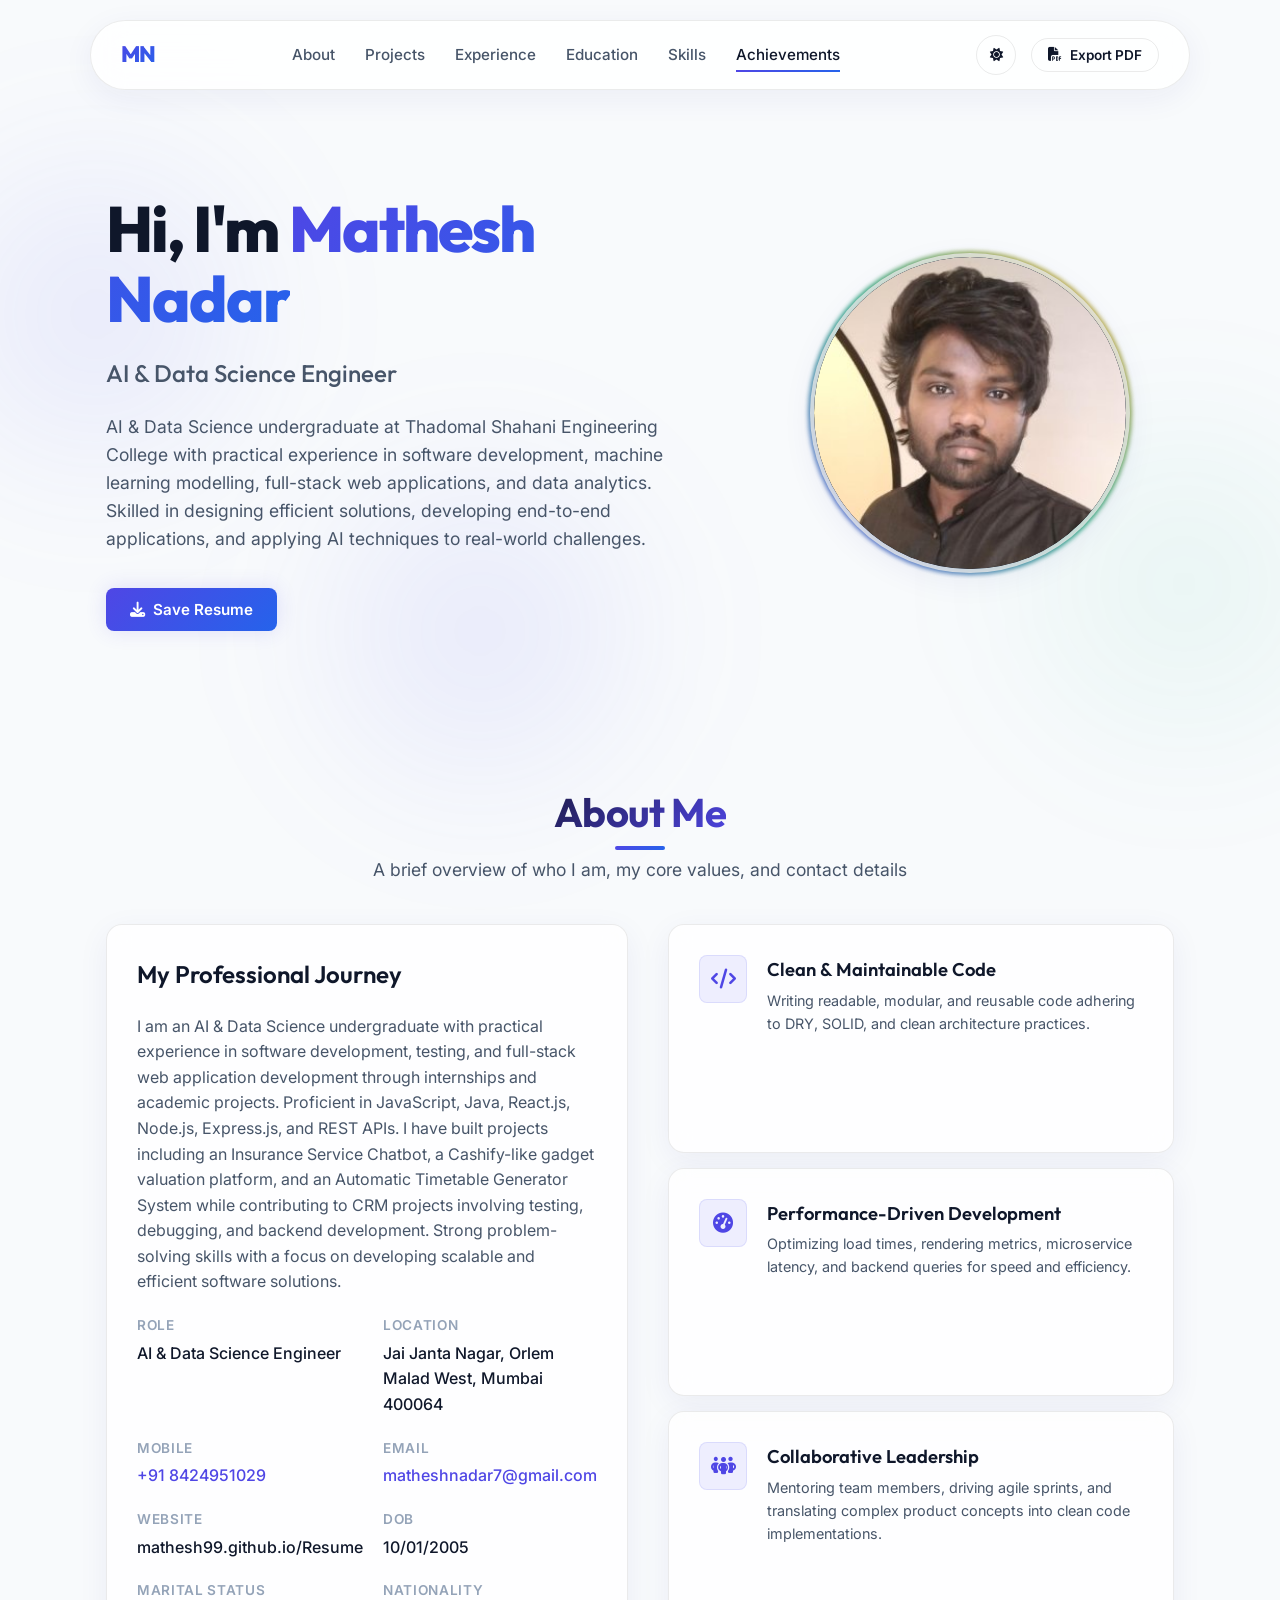
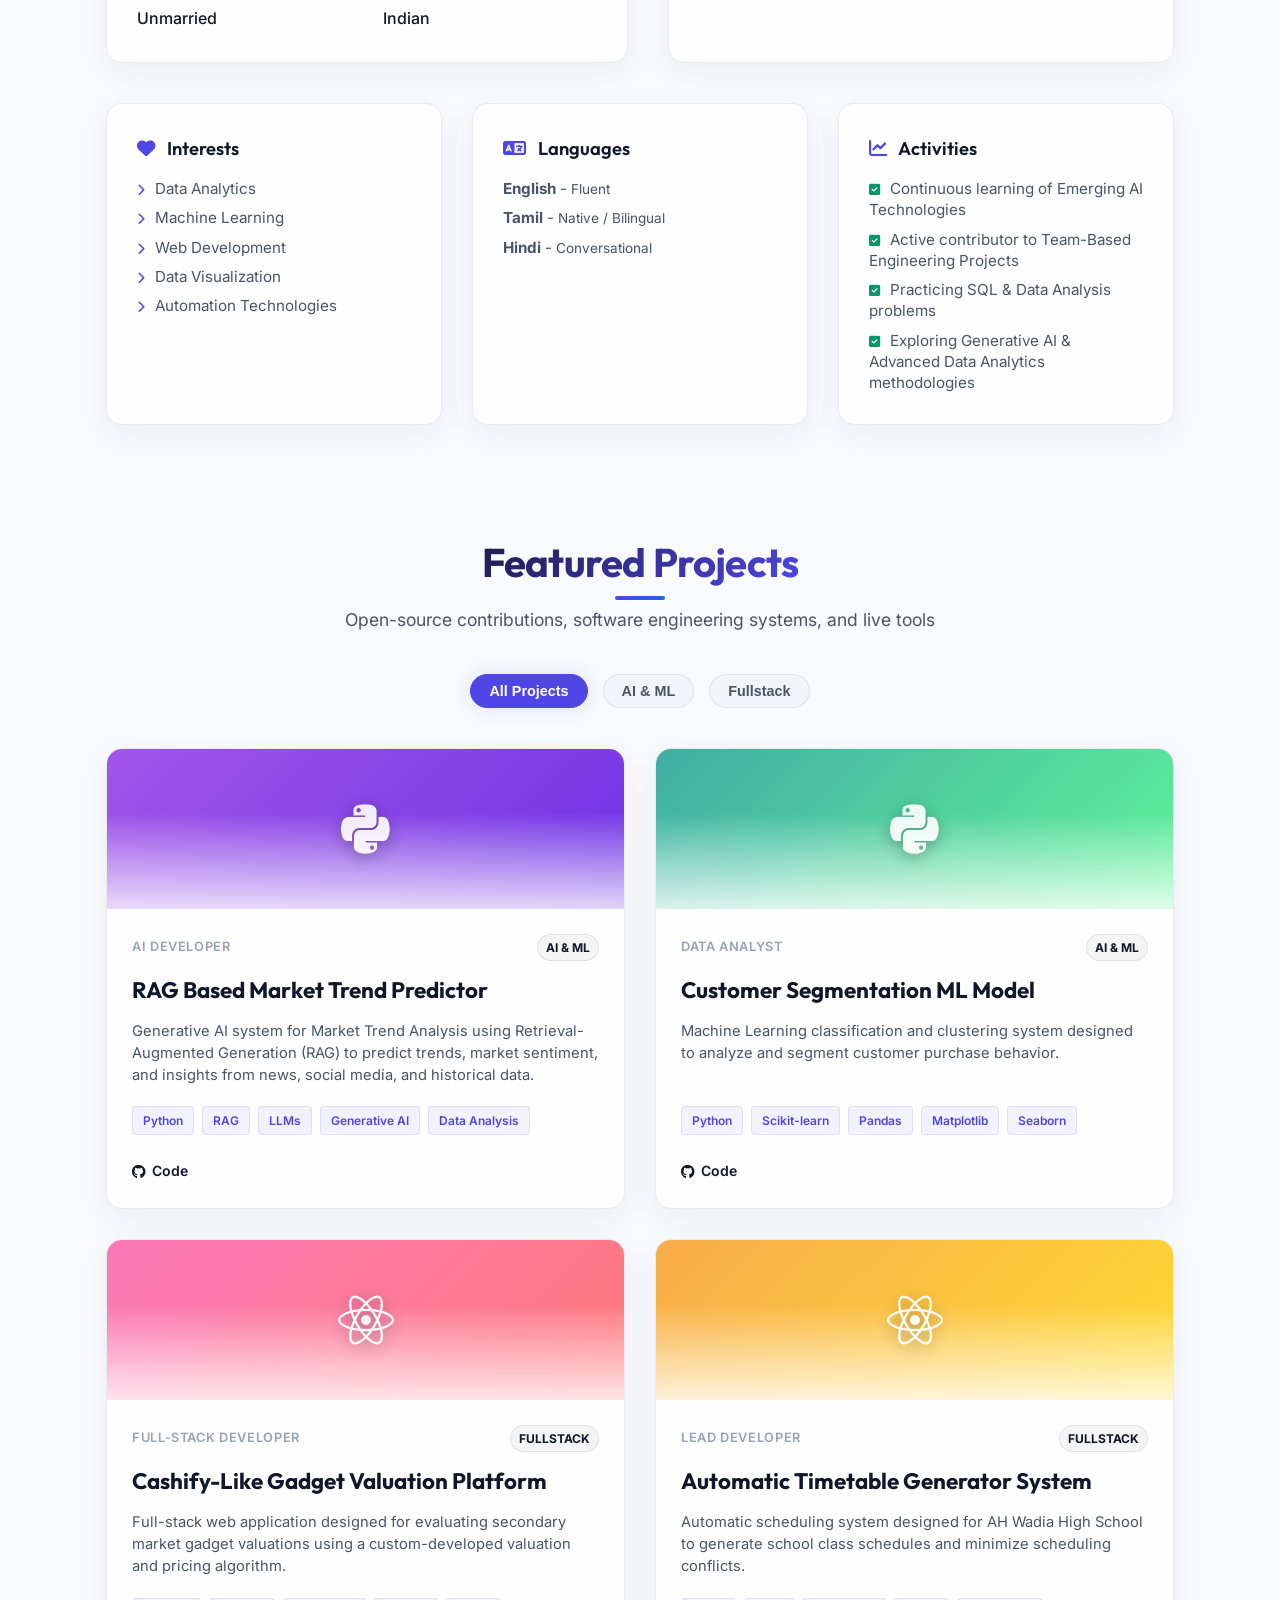
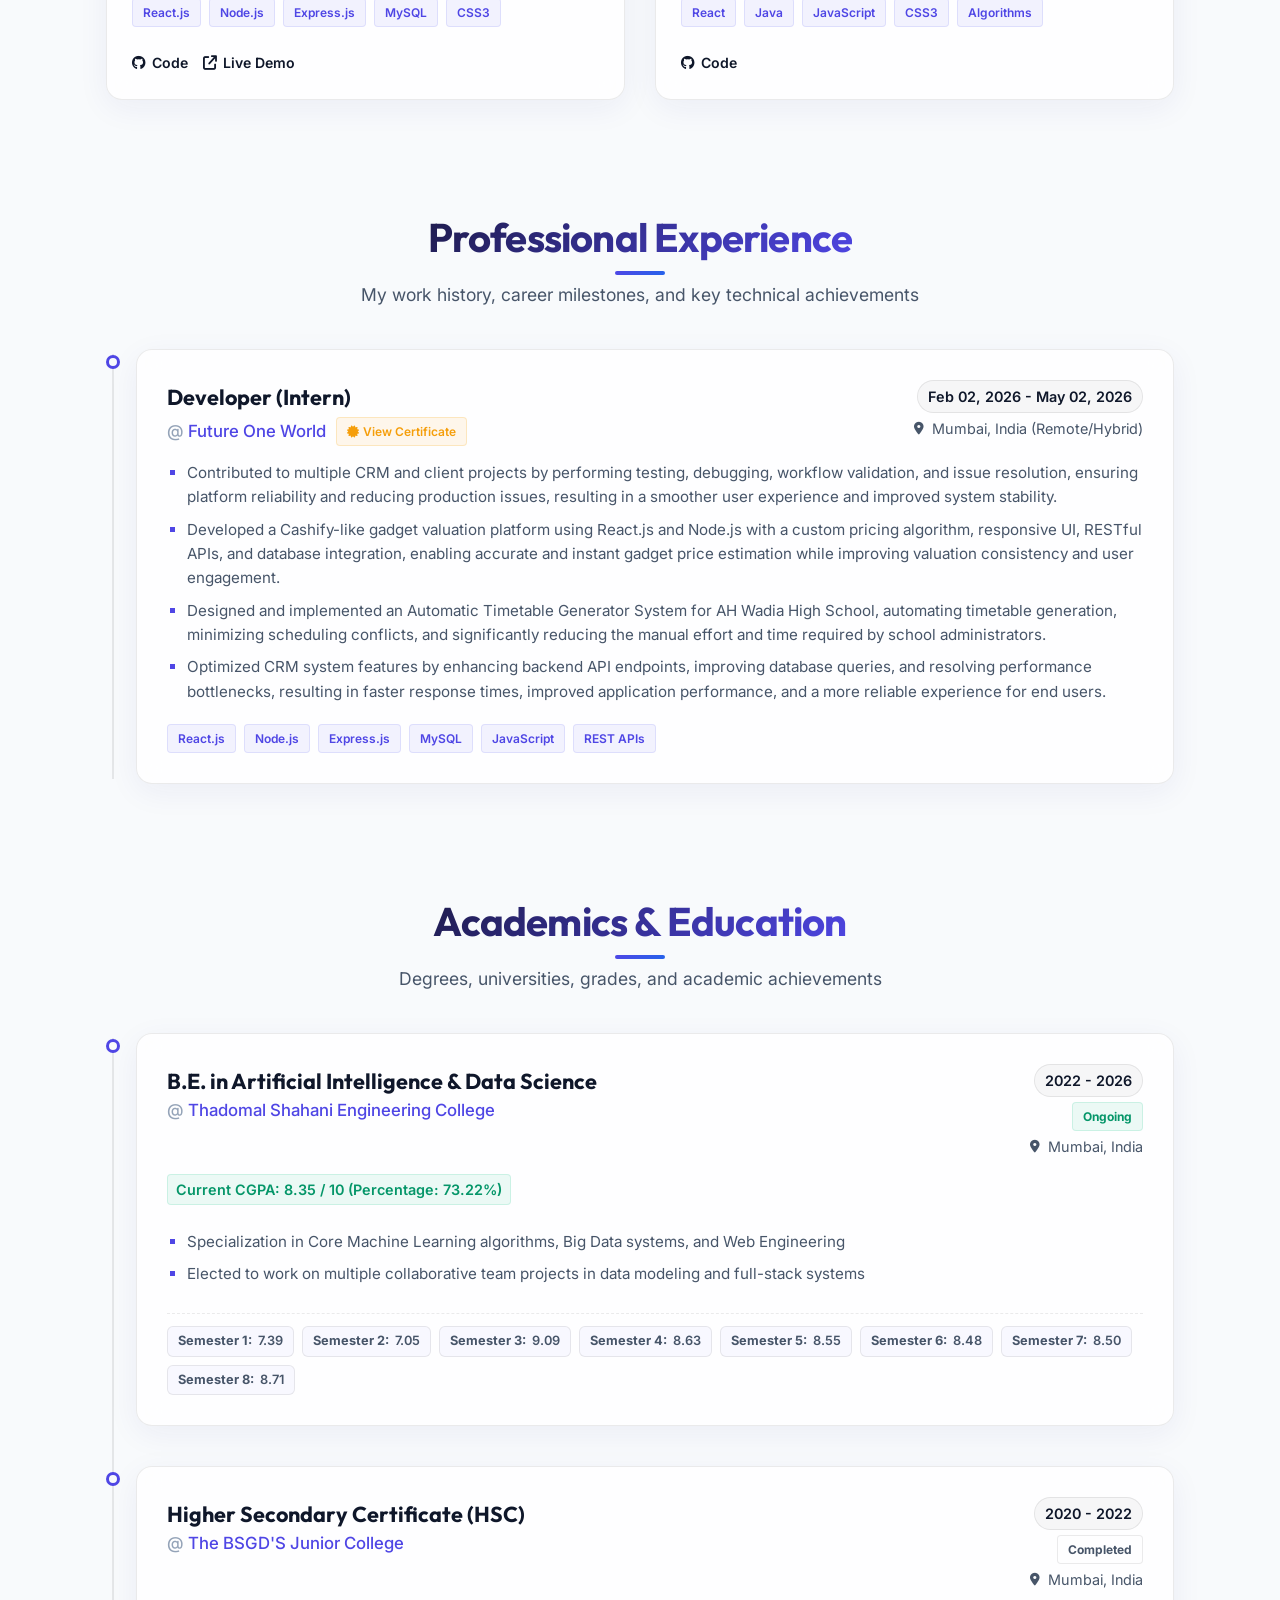
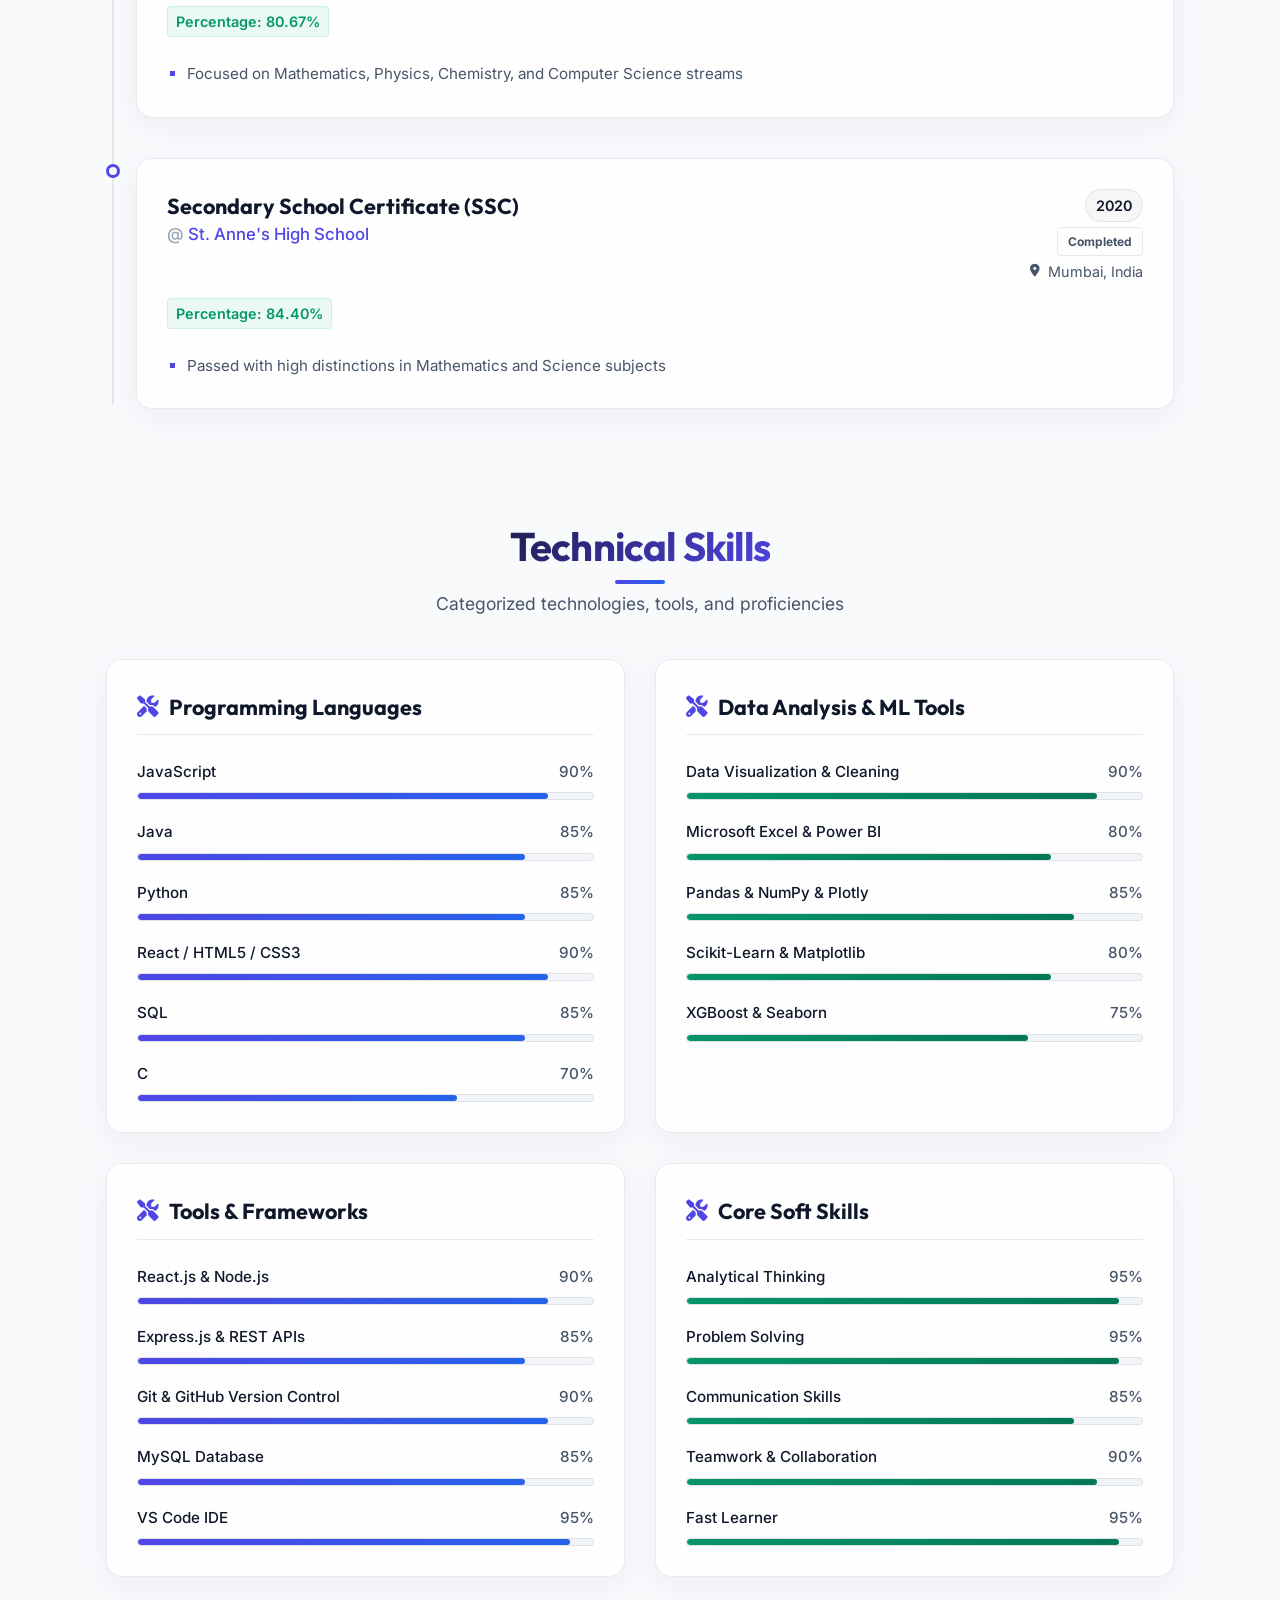
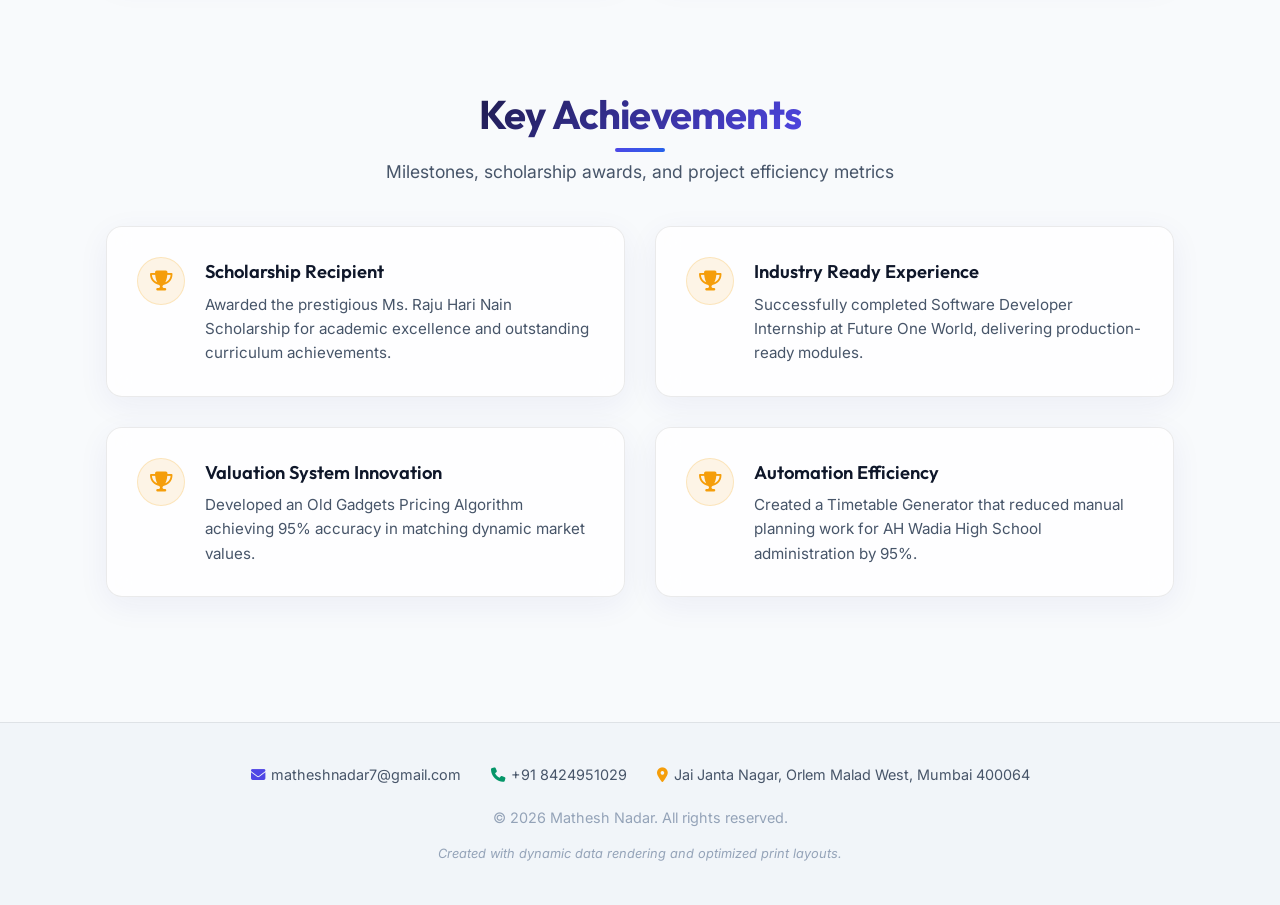
==== commit 1a18b1f3: "Fix GitHub sync caching, cross-device state persistence, and add pull from GitHub" ====
--- a/index.html
+++ b/index.html
@@ -288,8 +288,8 @@
   </div>
 
   <!-- Dynamic Data File -->
-  <script src="resume-data.js?v=28"></script>
+  <script src="resume-data.js?v=33"></script>
   <!-- Application Interactivity & Render Engine -->
-  <script src="app.js?v=30"></script>
+  <script src="app.js?v=33"></script>
 </body>
 </html>
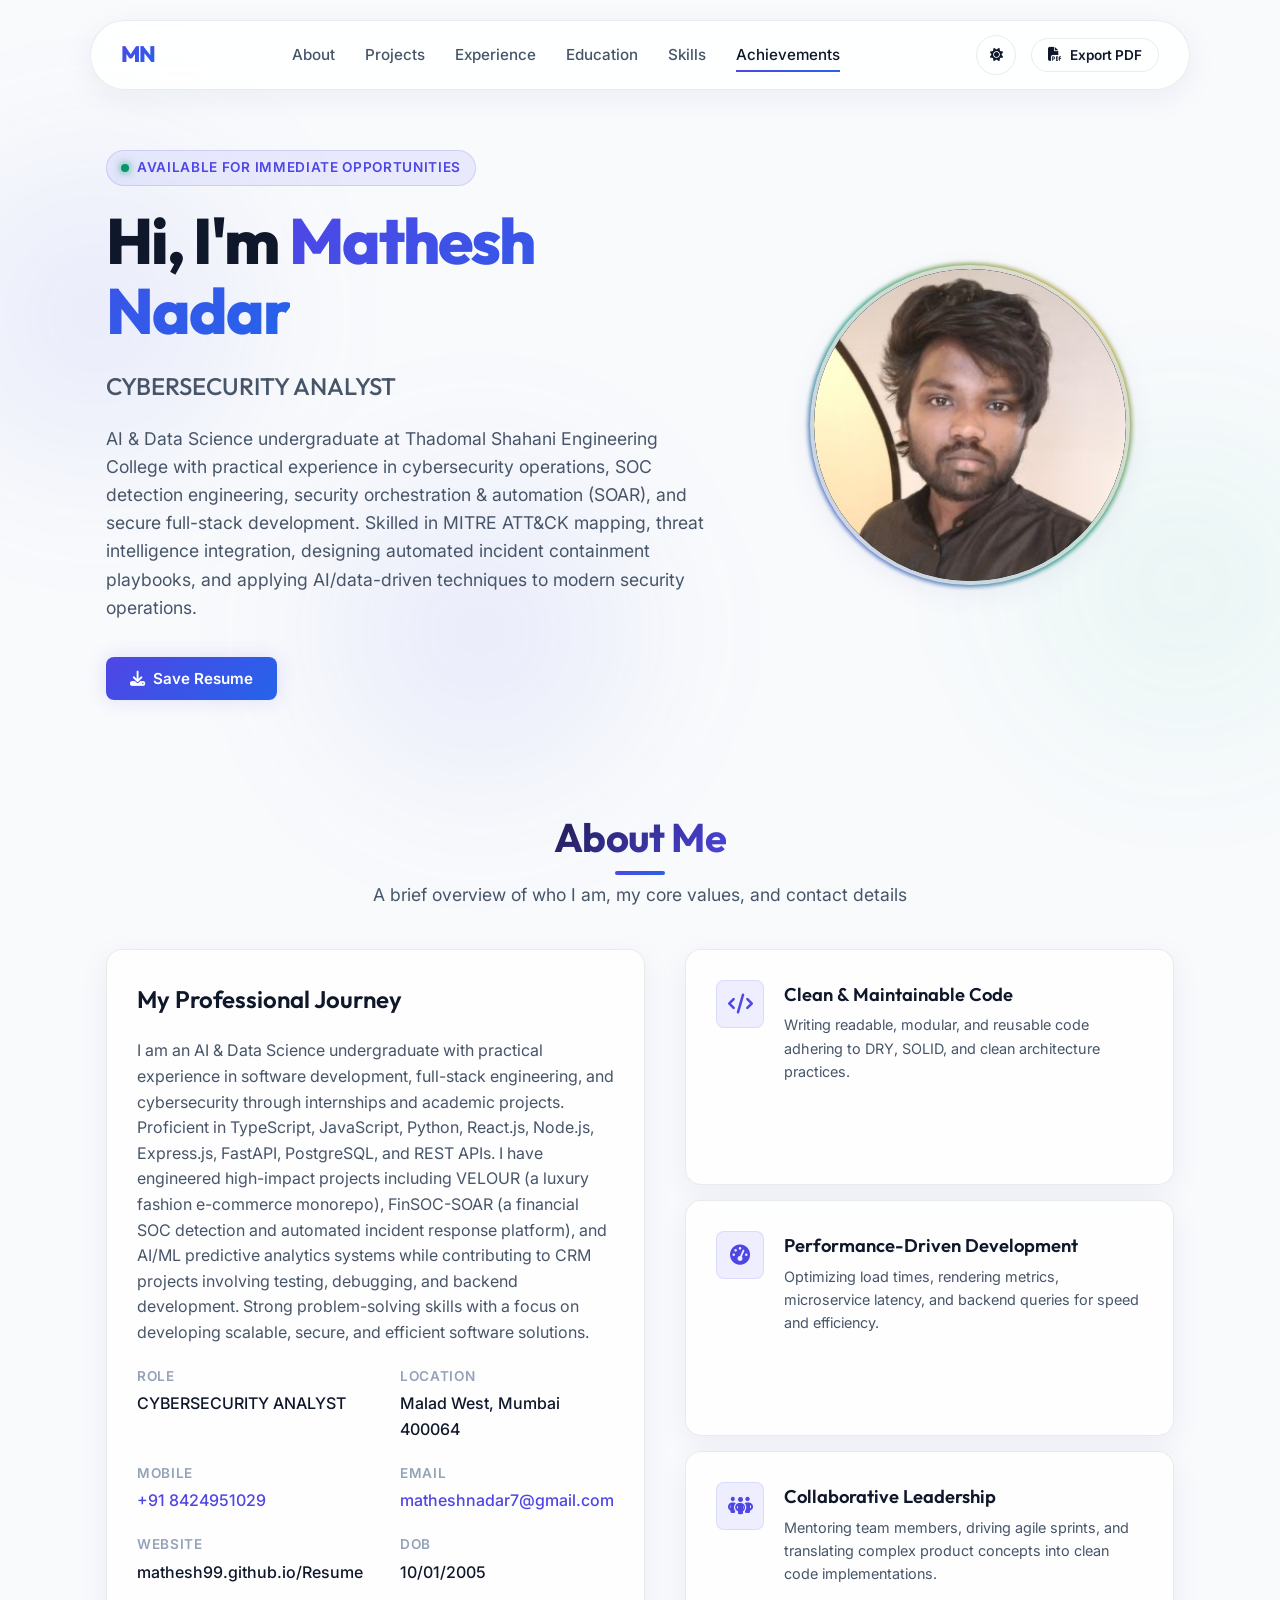
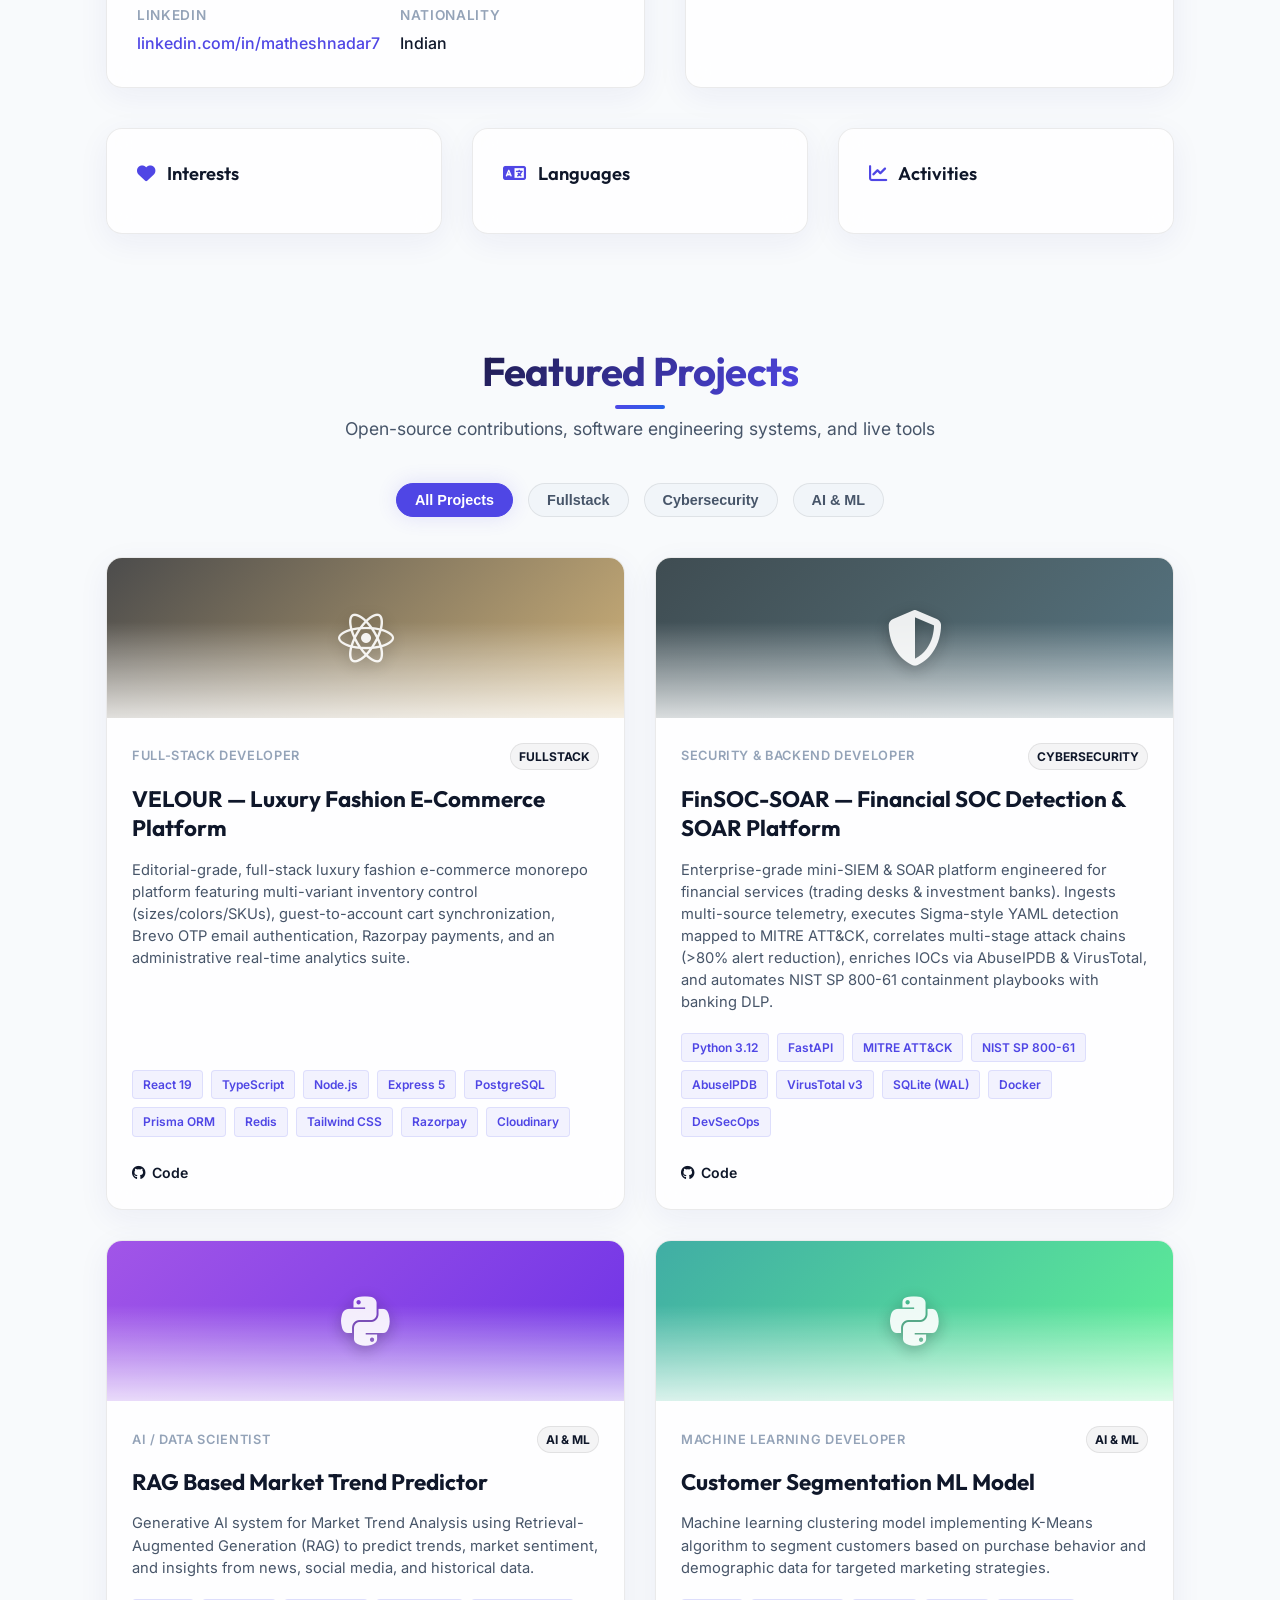
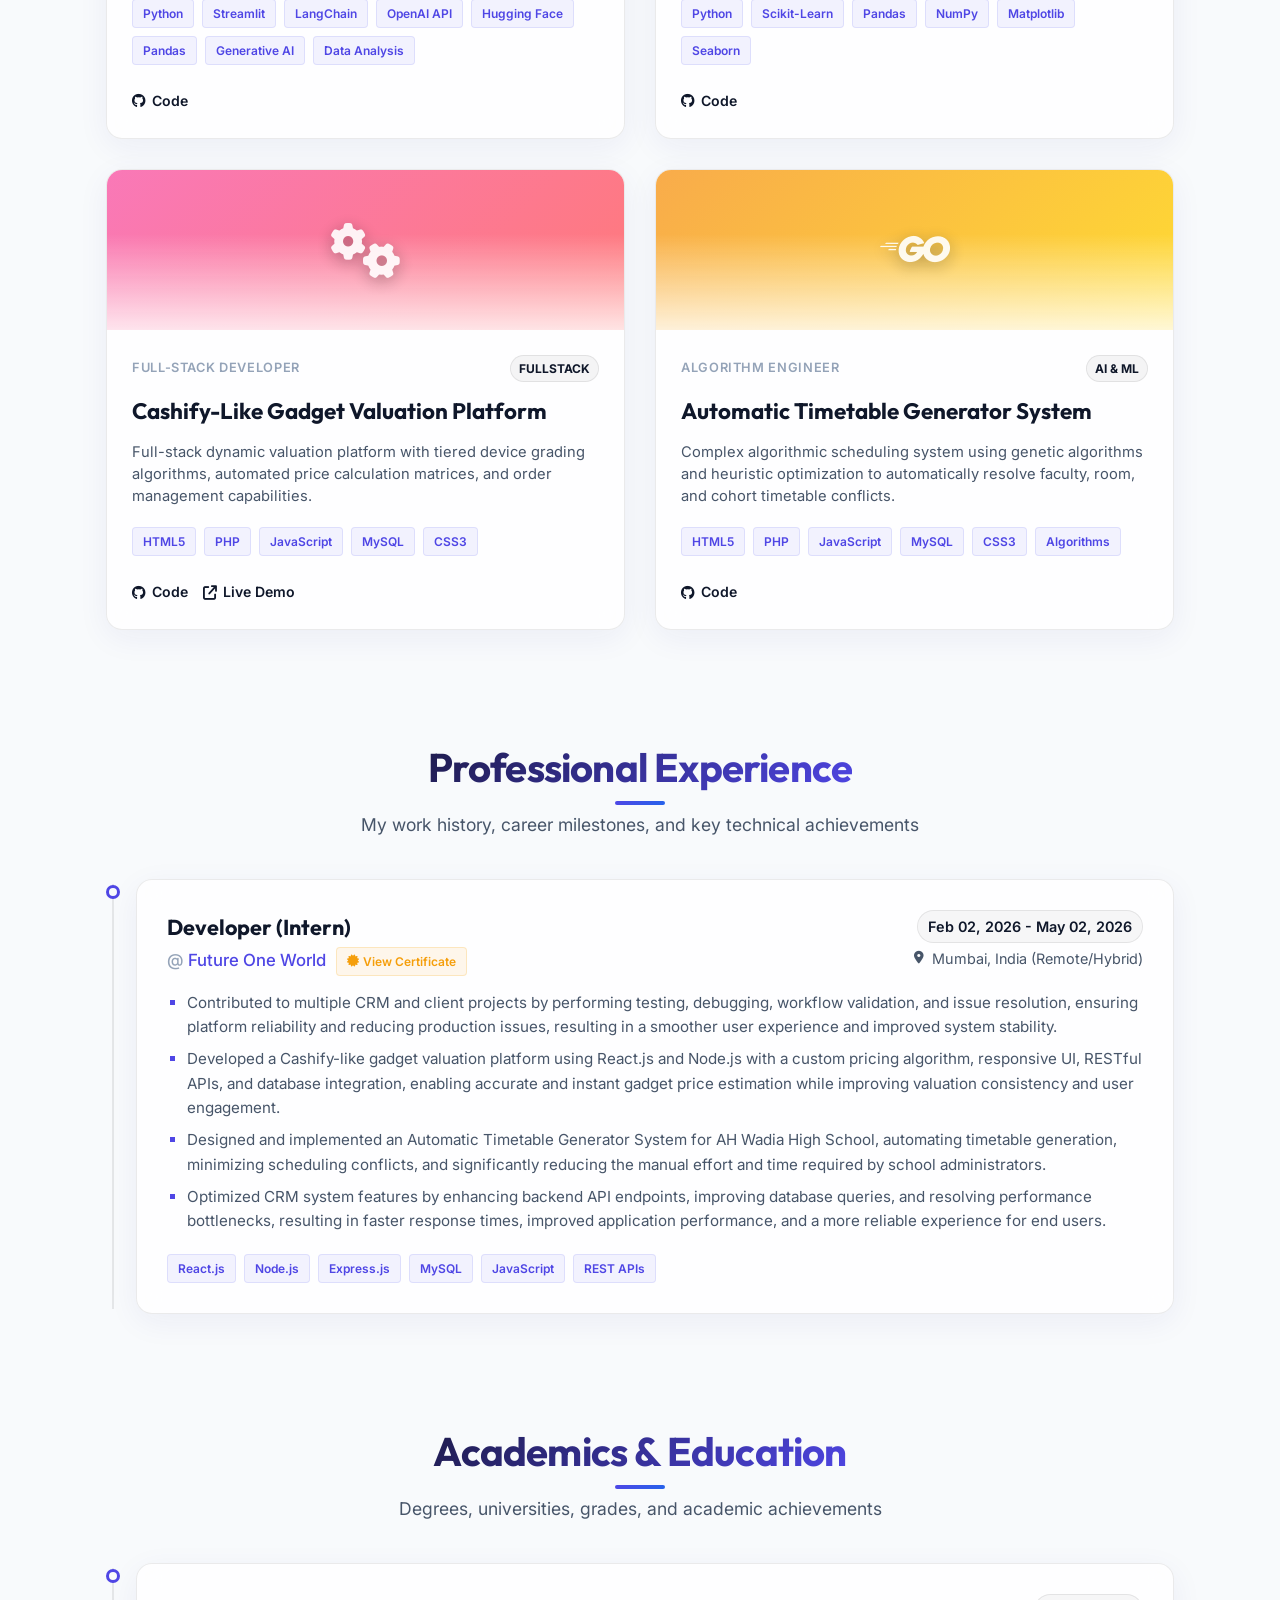
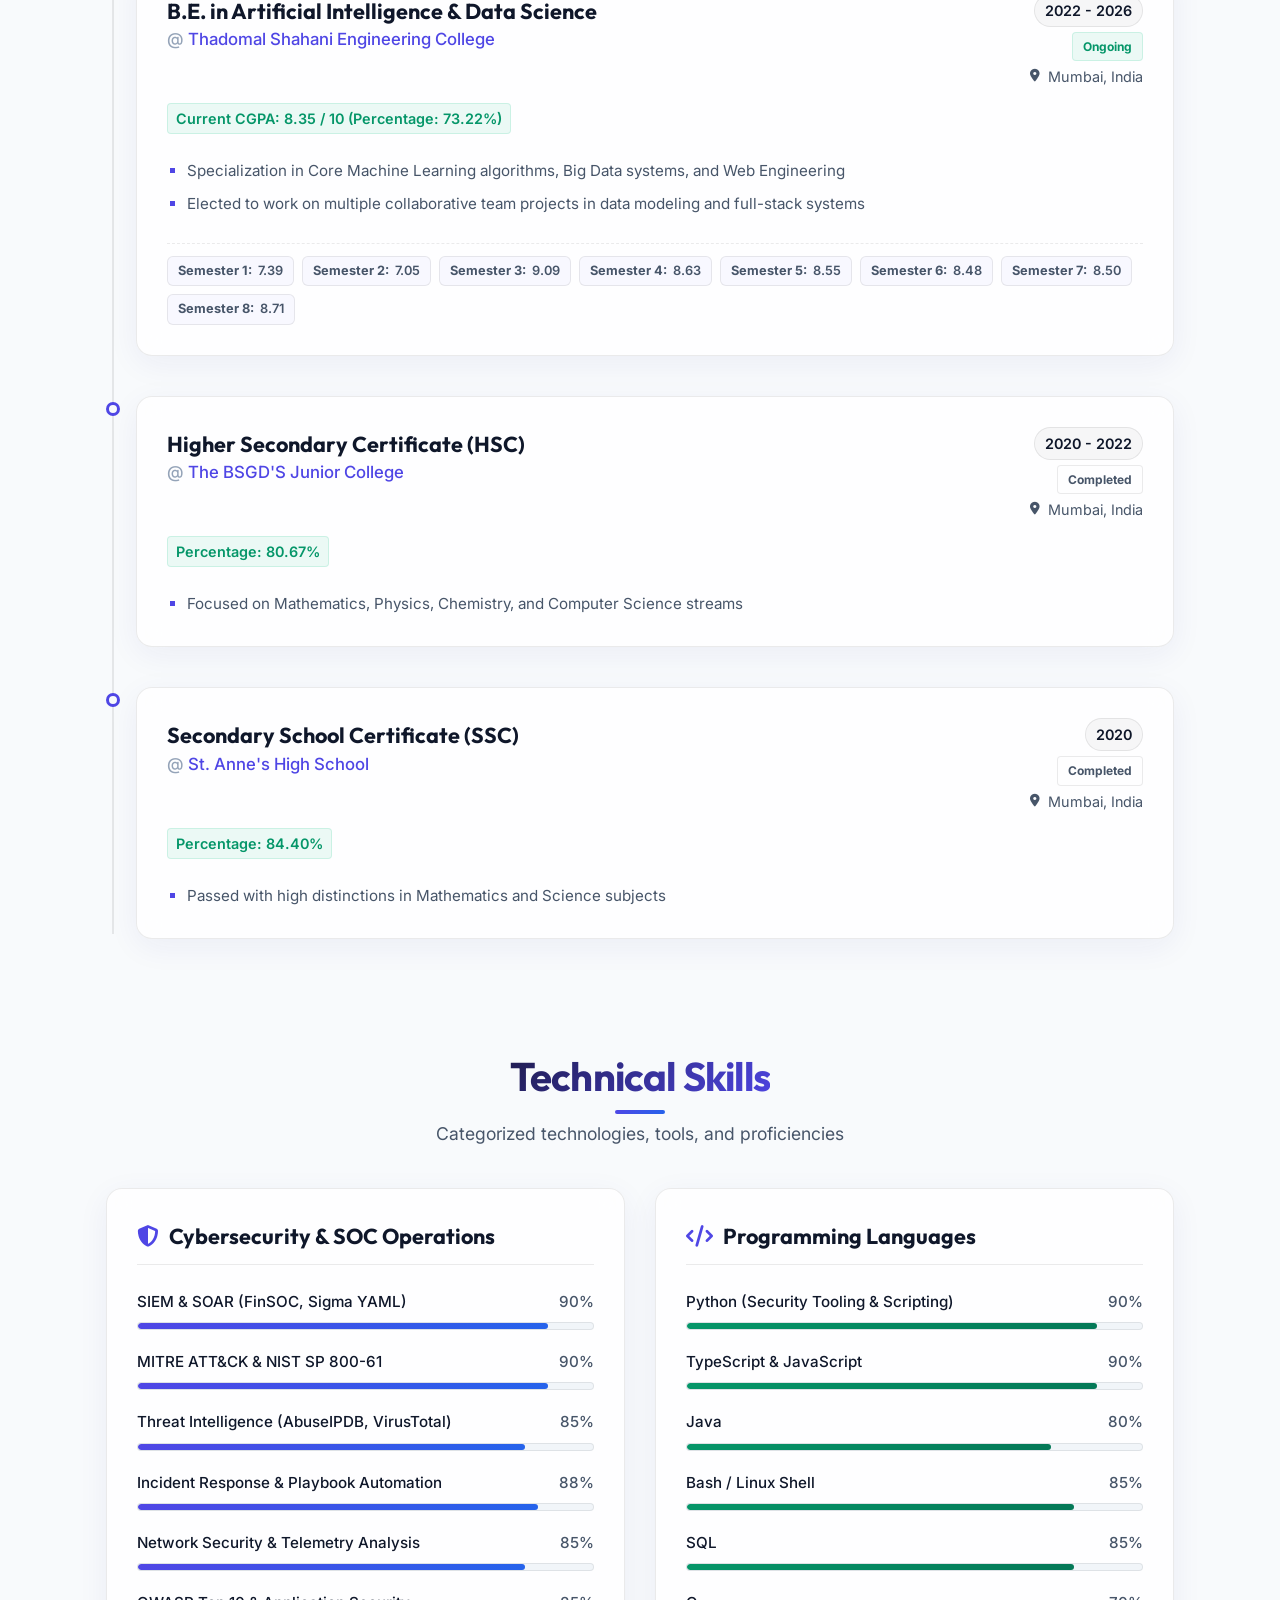
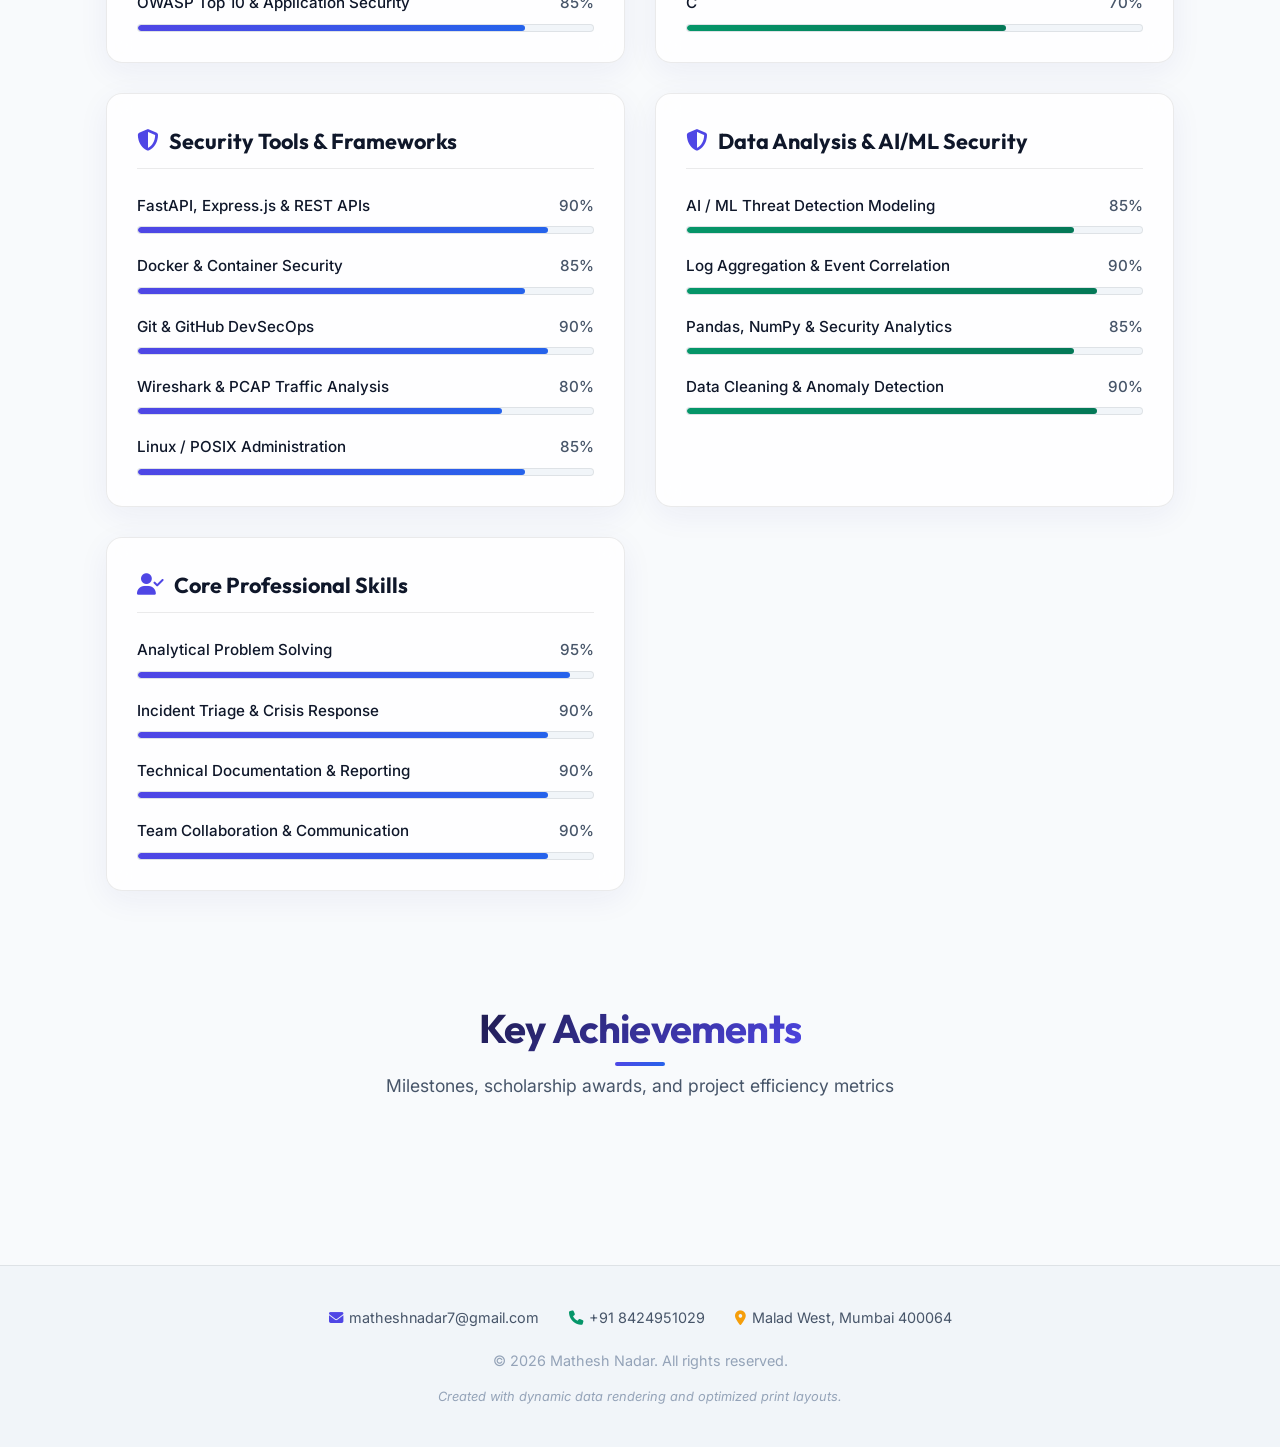
==== commit 95612257: "Update technical skills for cybersecurity, add VELOUR & FinSOC-SOAR projects, fix GitHub sync error " ====
--- a/index.html
+++ b/index.html
@@ -288,8 +288,8 @@
   </div>
 
   <!-- Dynamic Data File -->
-  <script src="resume-data.js?v=33"></script>
+  <script src="resume-data.js?v=35"></script>
   <!-- Application Interactivity & Render Engine -->
-  <script src="app.js?v=33"></script>
+  <script src="app.js?v=35"></script>
 </body>
 </html>
--- a/style.css
+++ b/style.css
@@ -2293,6 +2293,27 @@
   flex-grow: 1;
 }
 
+.custom-detail-row {
+  display: flex;
+  align-items: center;
+  gap: 10px;
+  width: 100%;
+}
+
+.custom-detail-label-input {
+  flex: 1 1 140px;
+  min-width: 100px;
+}
+
+.custom-detail-value-input {
+  flex: 2 1 200px;
+  min-width: 120px;
+}
+
+.custom-detail-row .btn-remove-detail {
+  flex-shrink: 0;
+}
+
 .btn-icon {
   width: 42px;
   height: 42px;
@@ -3020,6 +3041,28 @@
     width: 40px;
     height: 40px;
   }
+
+  body.admin-page .custom-detail-row {
+    flex-wrap: wrap;
+    gap: 8px;
+    background: rgba(255, 255, 255, 0.02);
+    border: 1px solid var(--border-color);
+    padding: 8px;
+    border-radius: var(--radius-sm);
+  }
+
+  body.admin-page .custom-detail-label-input {
+    flex: 1 1 100%;
+  }
+
+  body.admin-page .custom-detail-value-input {
+    flex: 1 1 calc(100% - 50px);
+  }
+
+  body.admin-page .custom-detail-row .btn-remove-detail {
+    width: 40px;
+    height: 40px;
+  }
 }
 
 @media (max-width: 480px) {
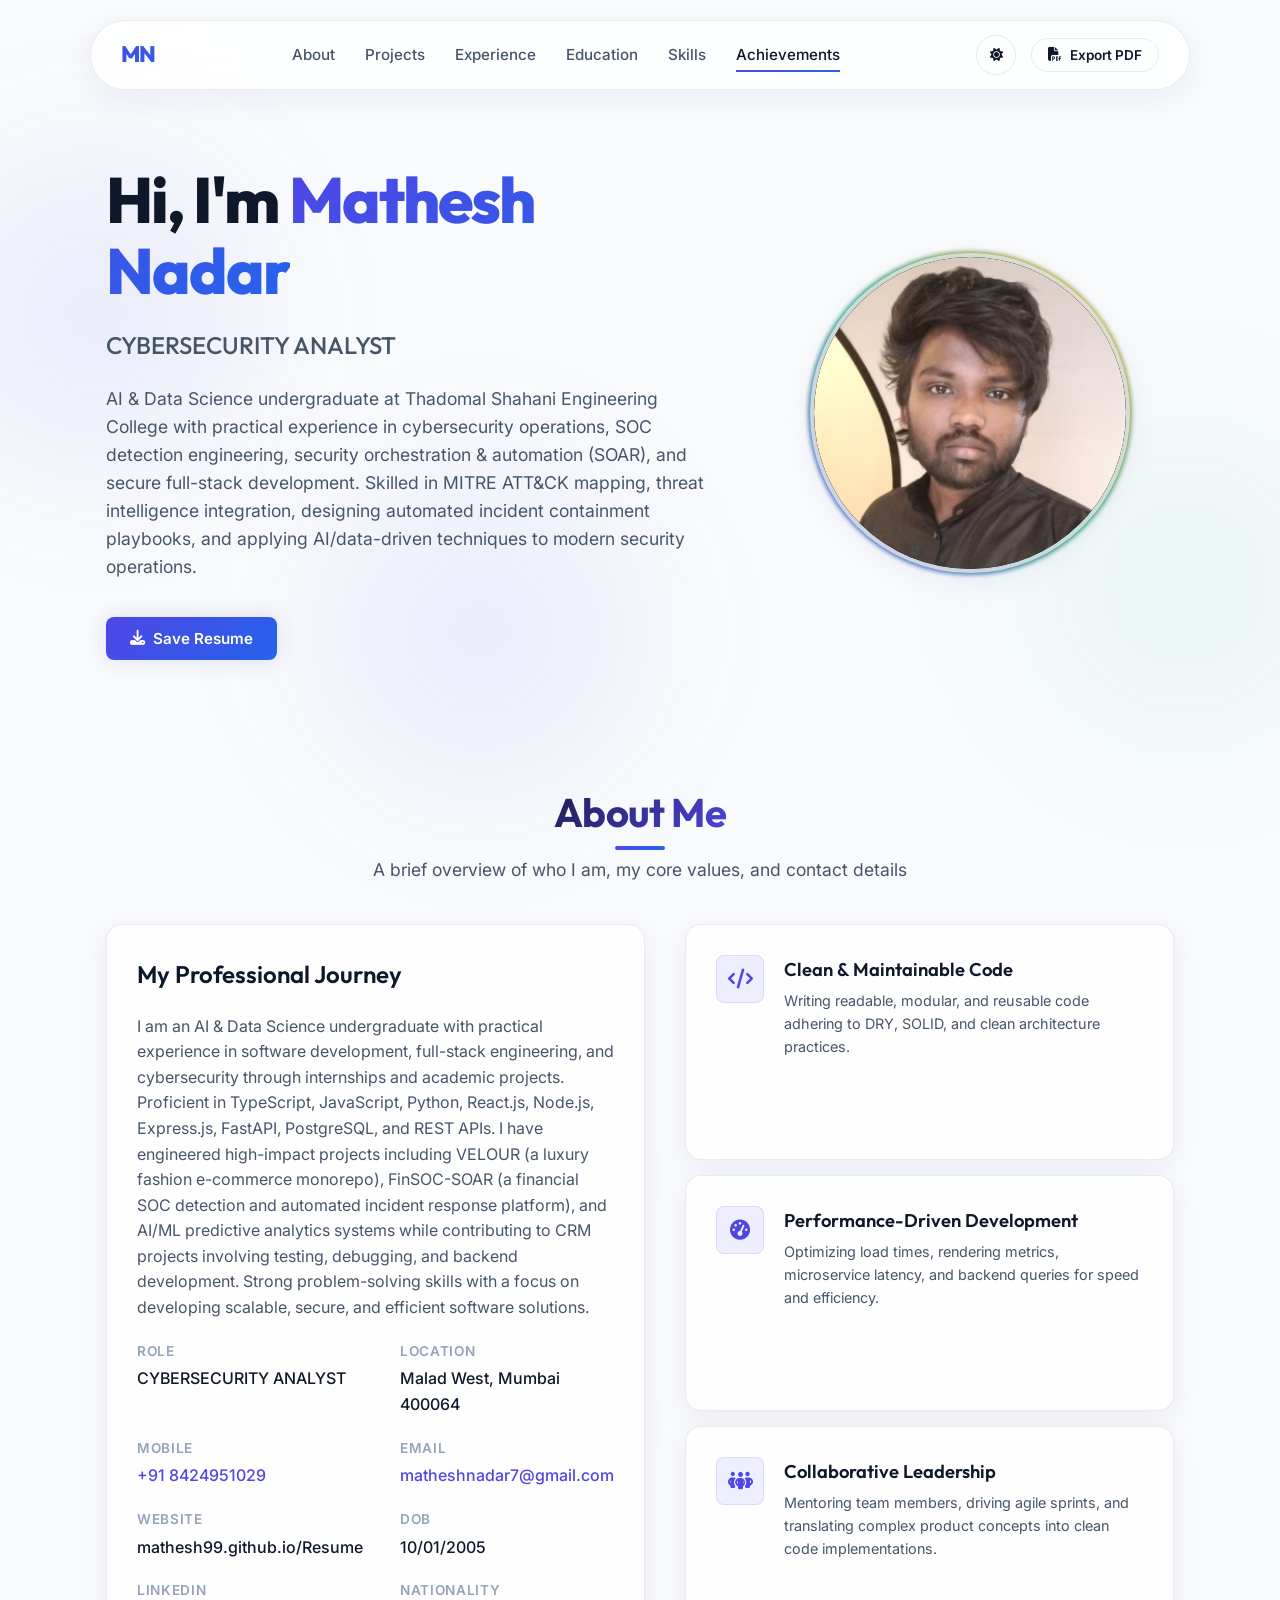
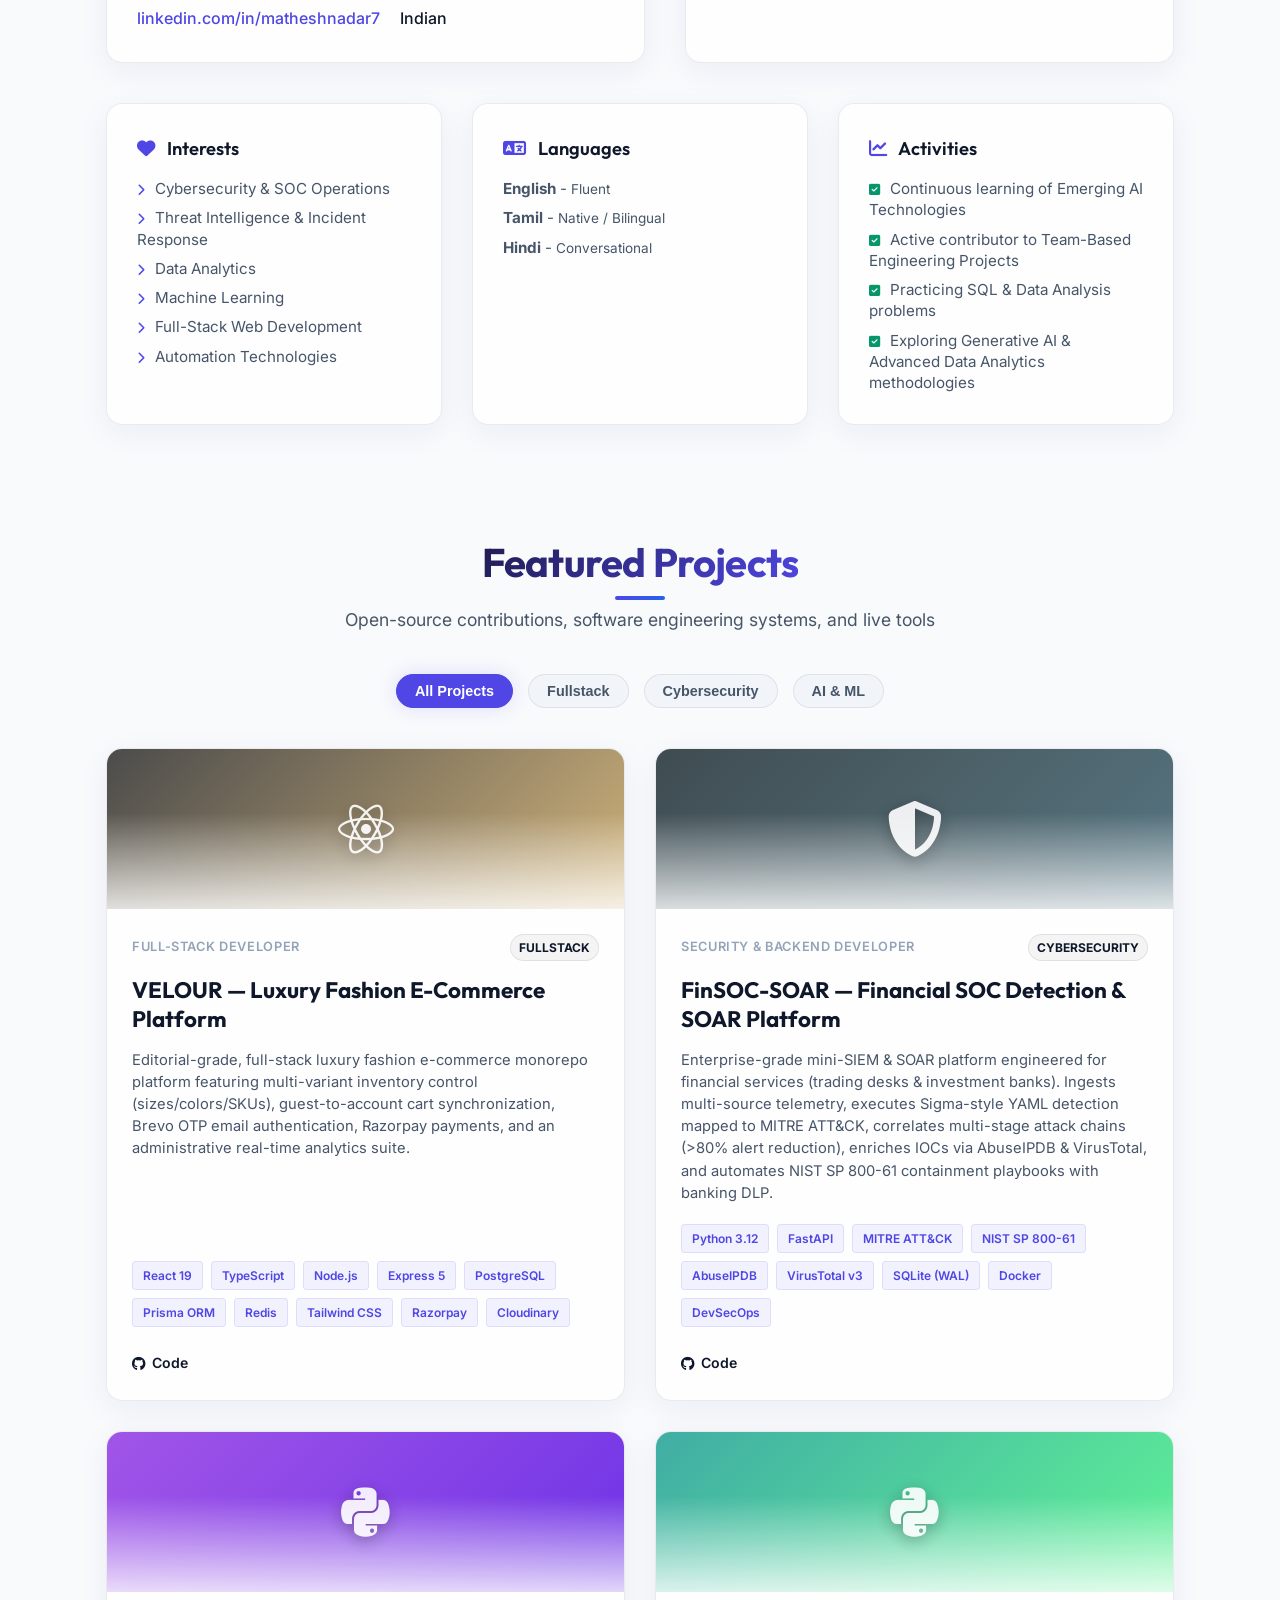
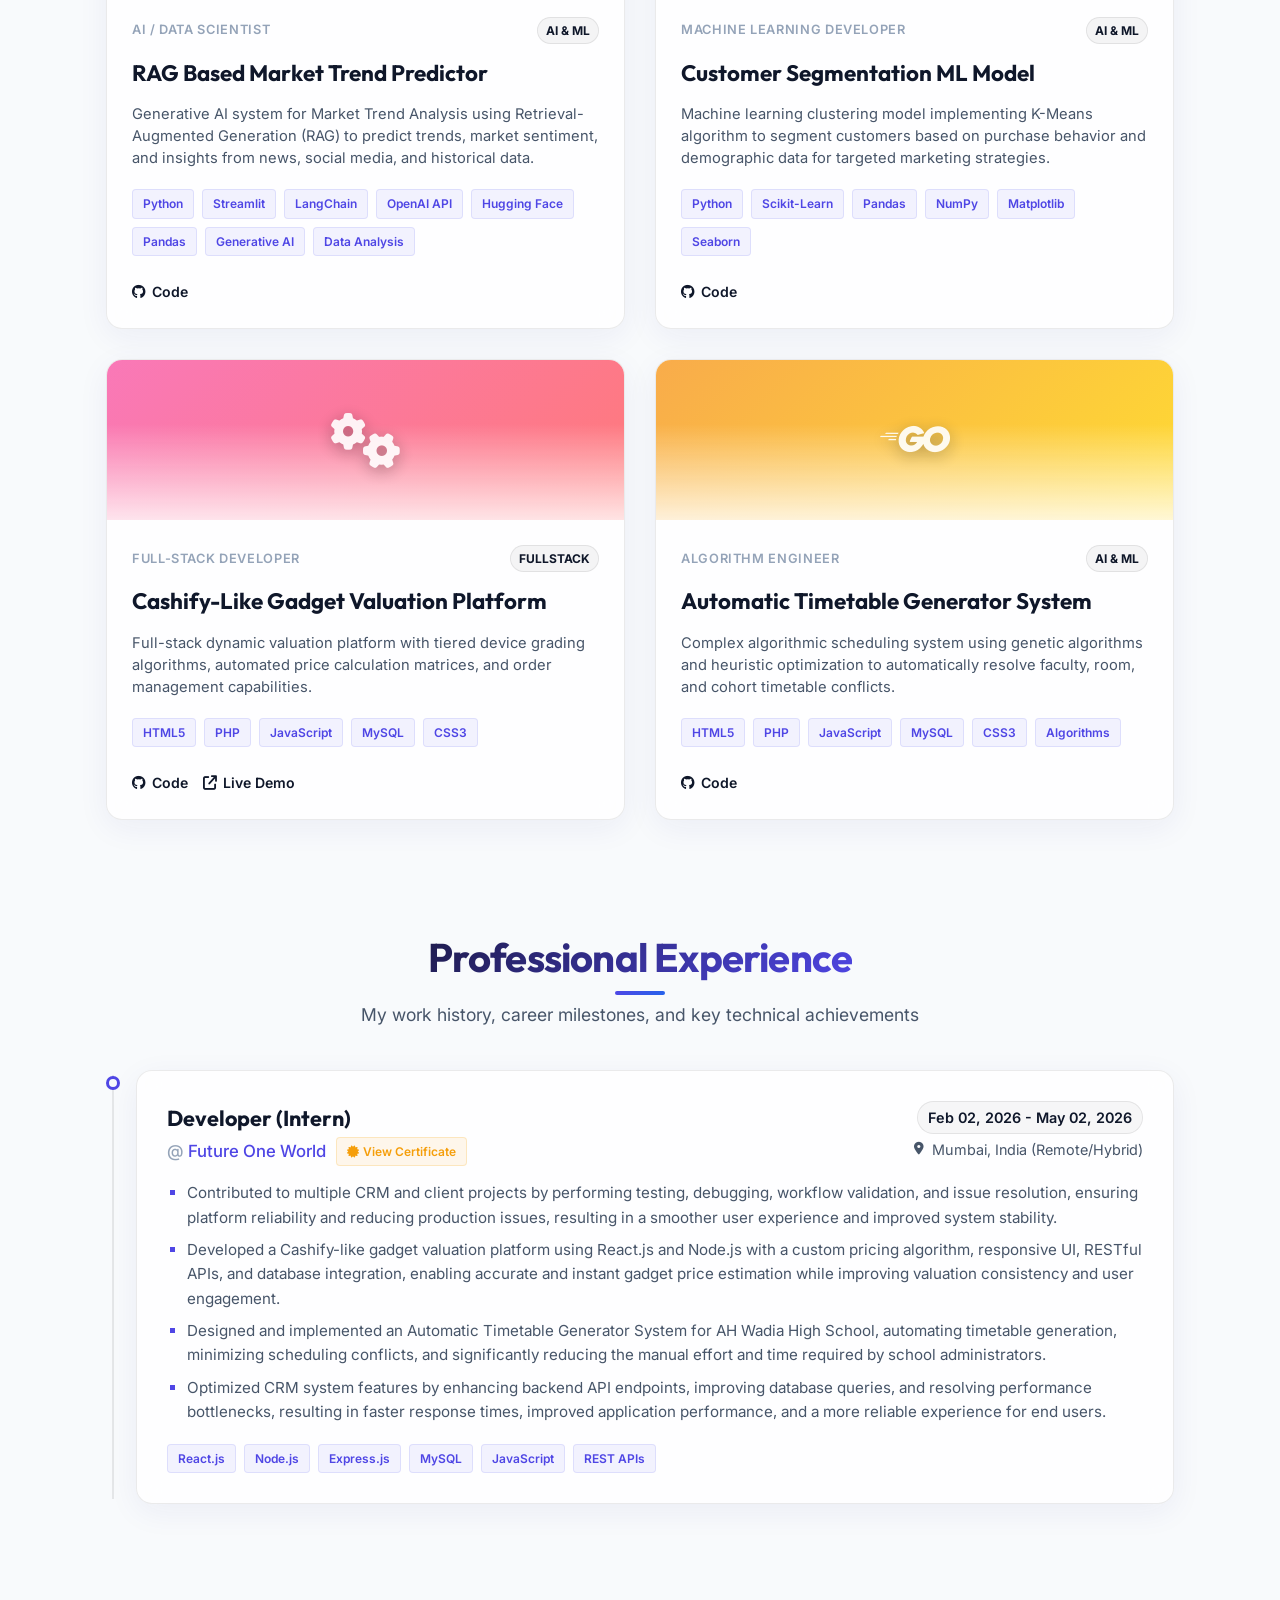
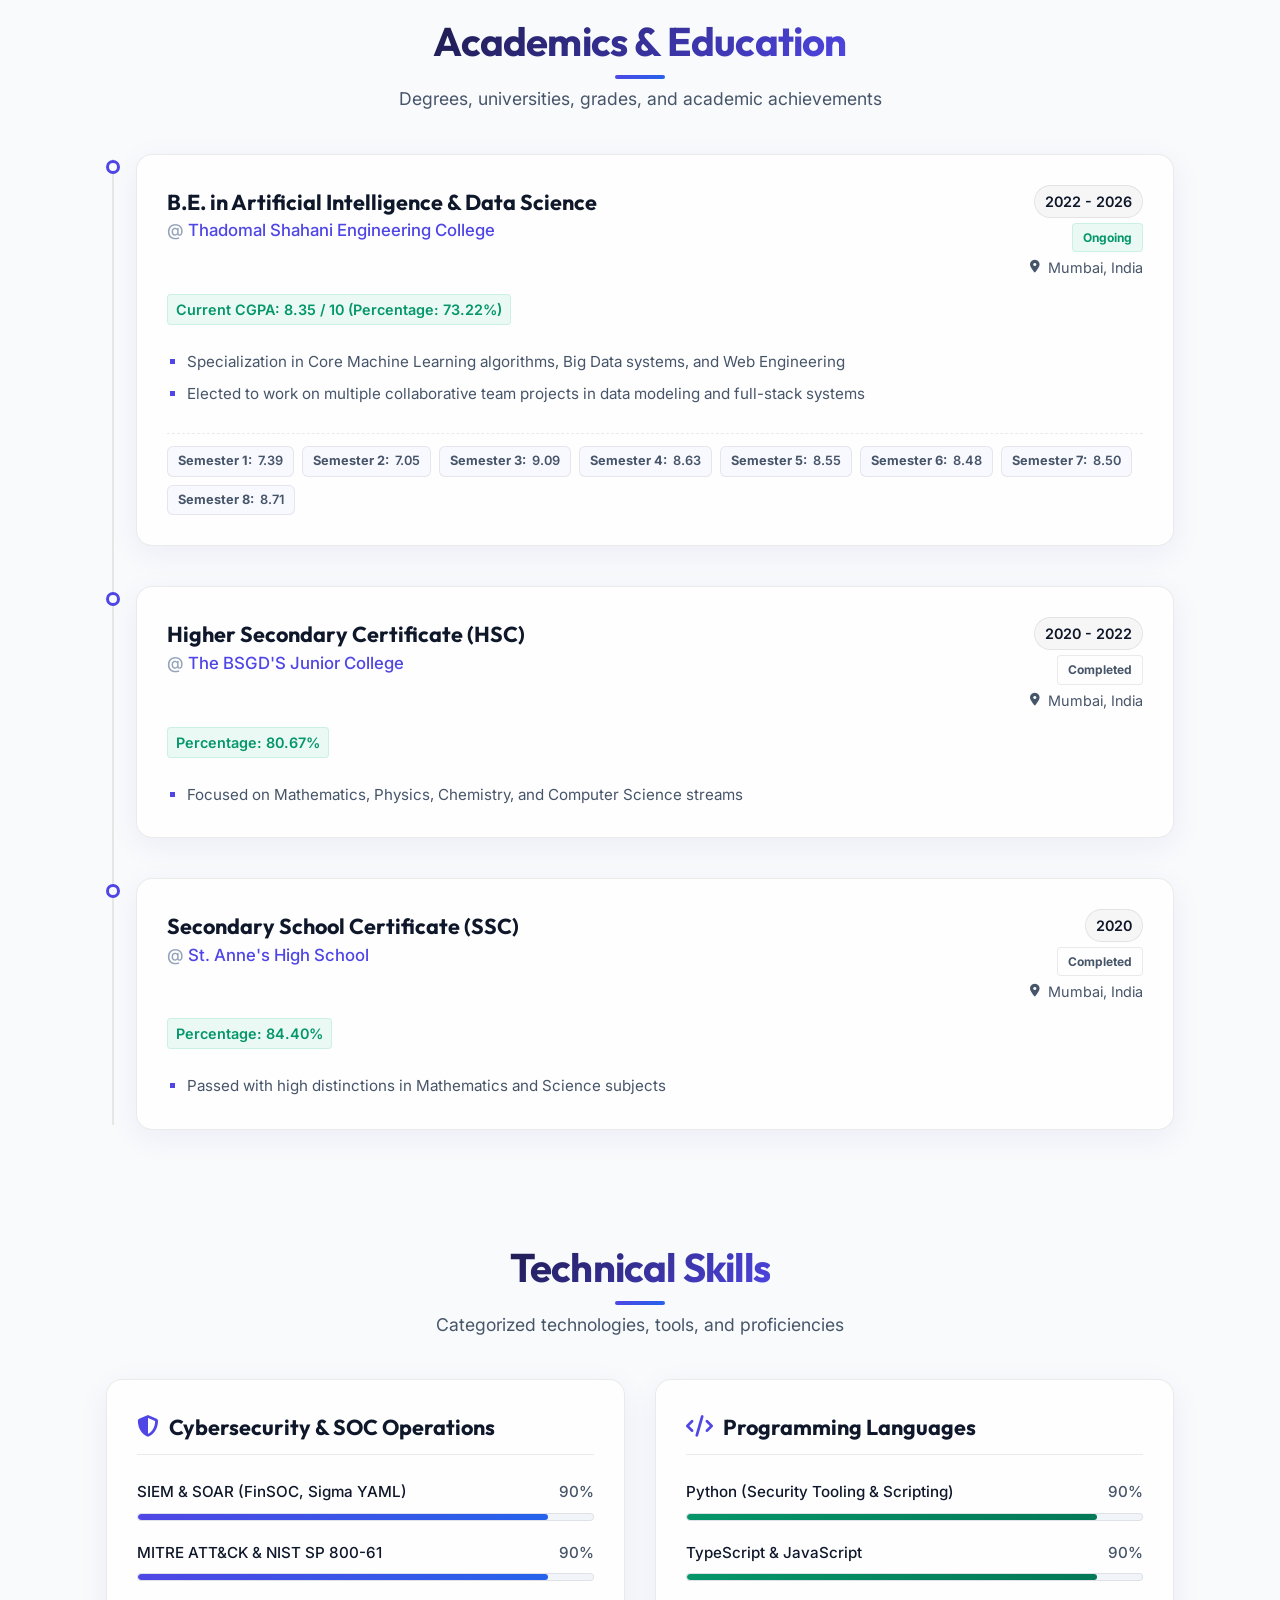
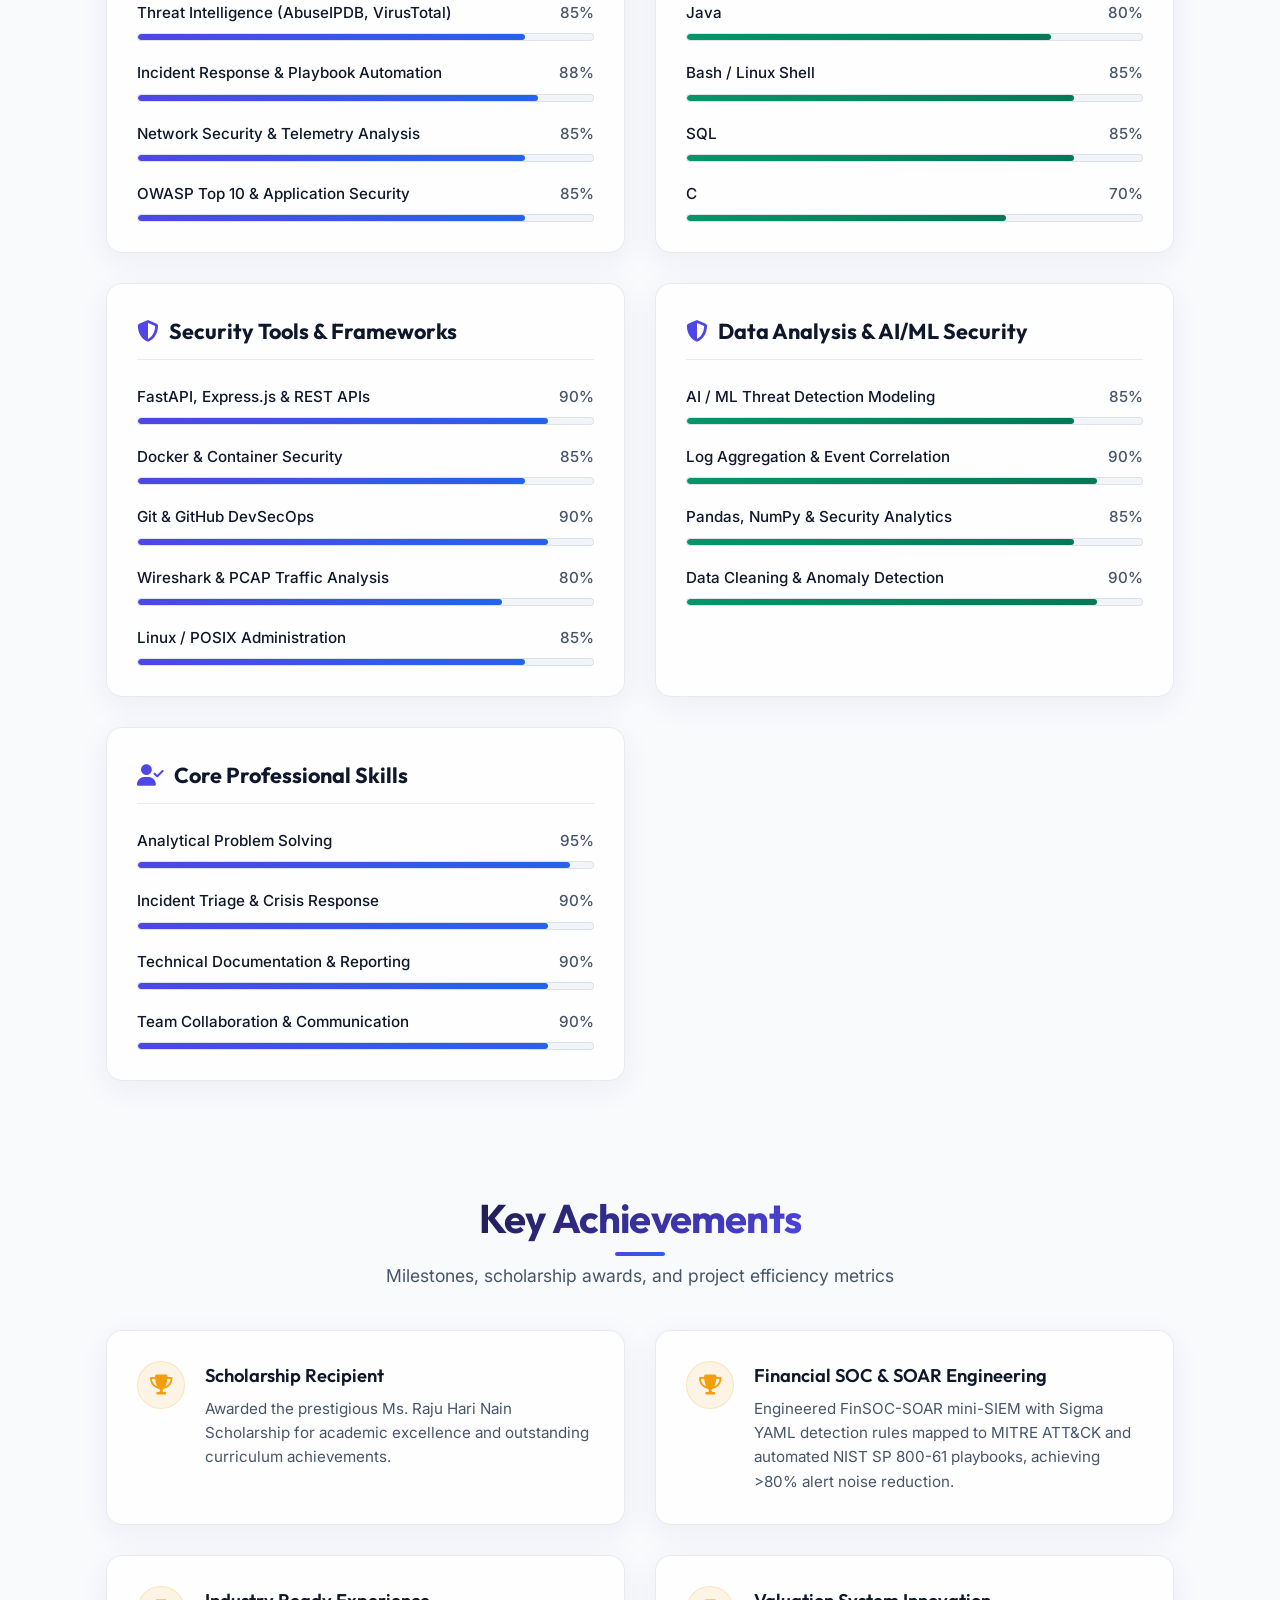
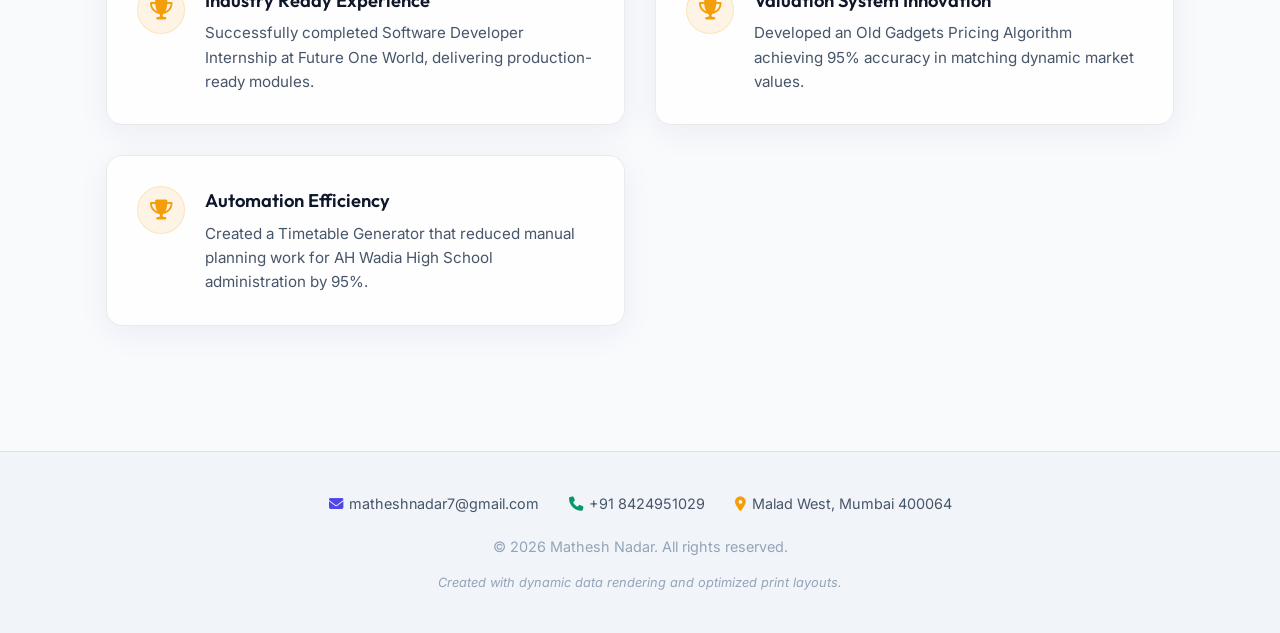
==== commit 418acdbe: "Remove available badge, restore key achievements, and bump cache version to v36" ====
--- a/index.html
+++ b/index.html
@@ -68,10 +68,6 @@
     <section id="hero">
       <div class="hero-wrapper">
         <div class="hero-content">
-          <div class="hero-badge" id="hero-badge">
-            <span class="pulse-dot" style="width: 8px; height: 8px; background: var(--secondary); border-radius: 50%; display: inline-block; box-shadow: 0 0 8px var(--secondary);"></span>
-            Available for new opportunities
-          </div>
           <h1 class="hero-title" id="hero-name-heading">Hi, I'm <span id="hero-name">Mathesh Nadar</span></h1>
           <h2 class="hero-subtitle" id="hero-title-role">AI & Data Science Engineer</h2>
           <p class="hero-desc" id="hero-description-text">
@@ -288,8 +284,8 @@
   </div>
 
   <!-- Dynamic Data File -->
-  <script src="resume-data.js?v=35"></script>
+  <script src="resume-data.js?v=36"></script>
   <!-- Application Interactivity & Render Engine -->
-  <script src="app.js?v=35"></script>
+  <script src="app.js?v=36"></script>
 </body>
 </html>
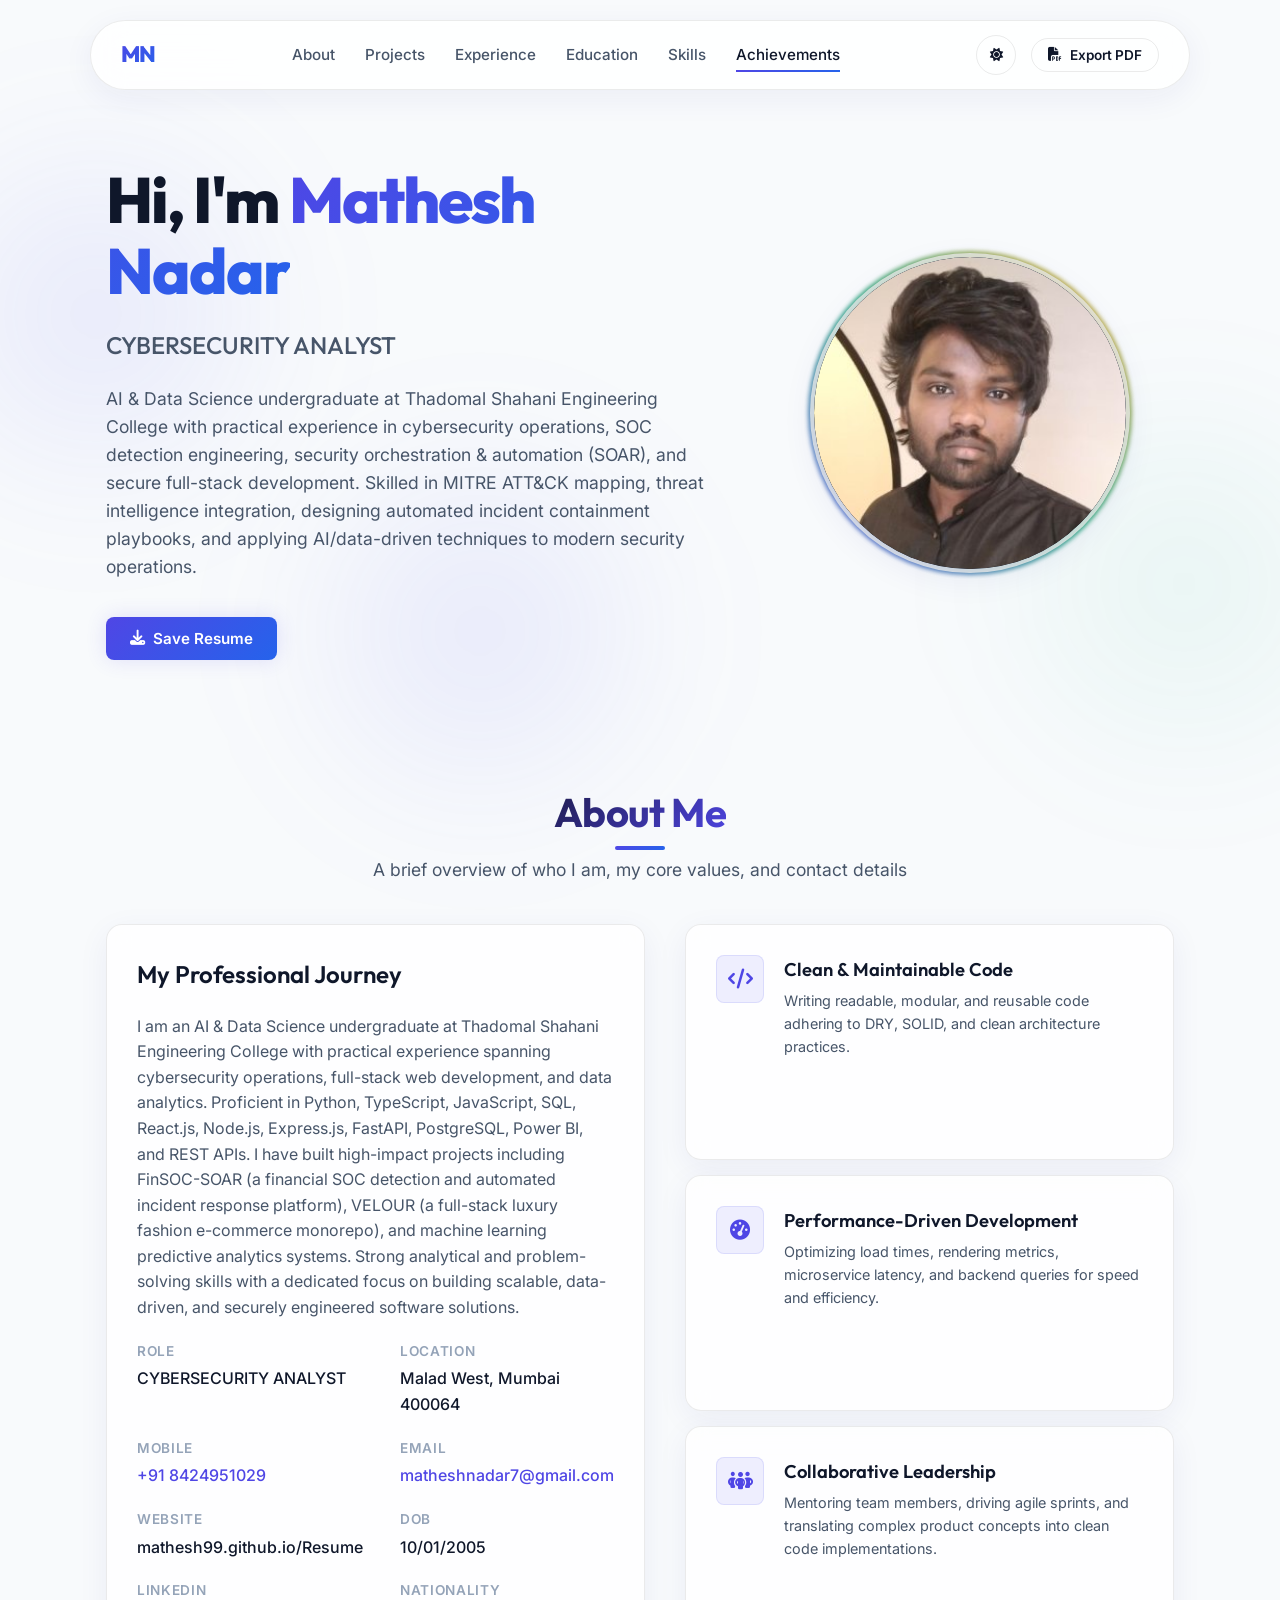
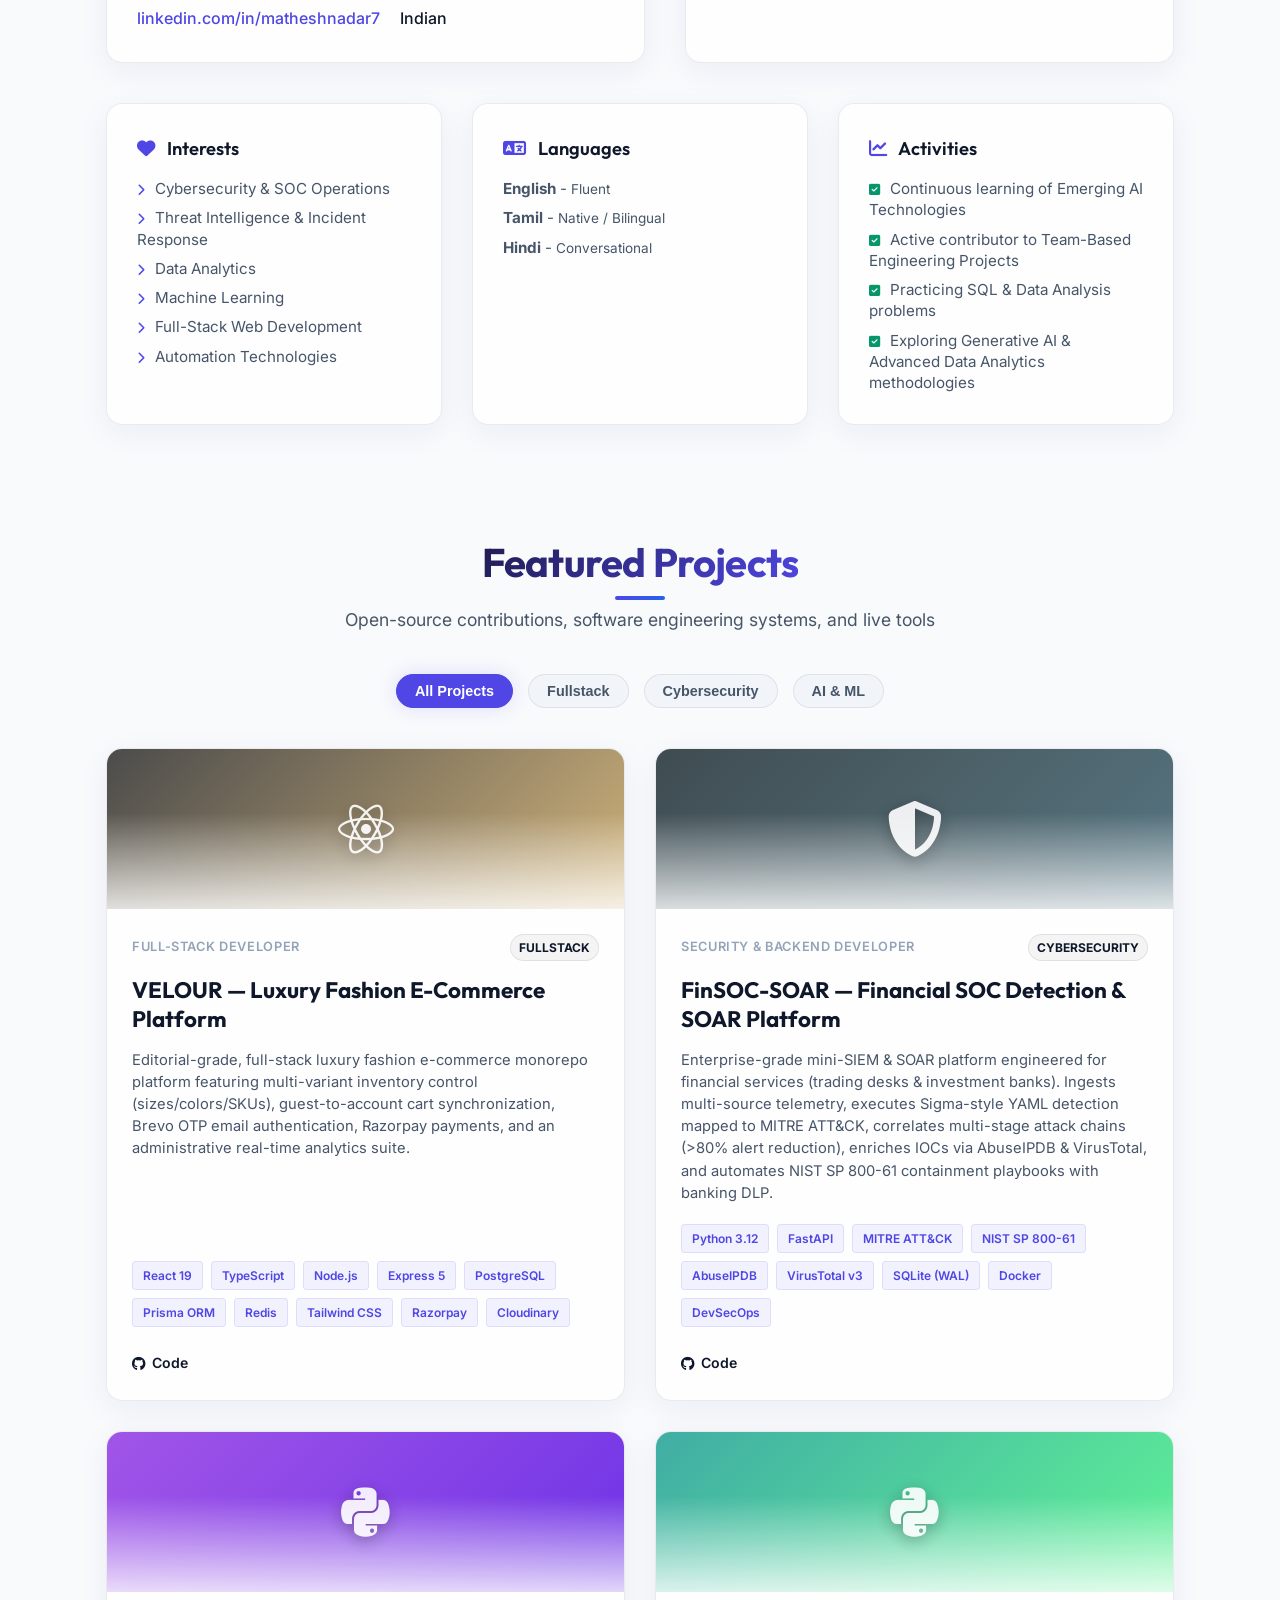
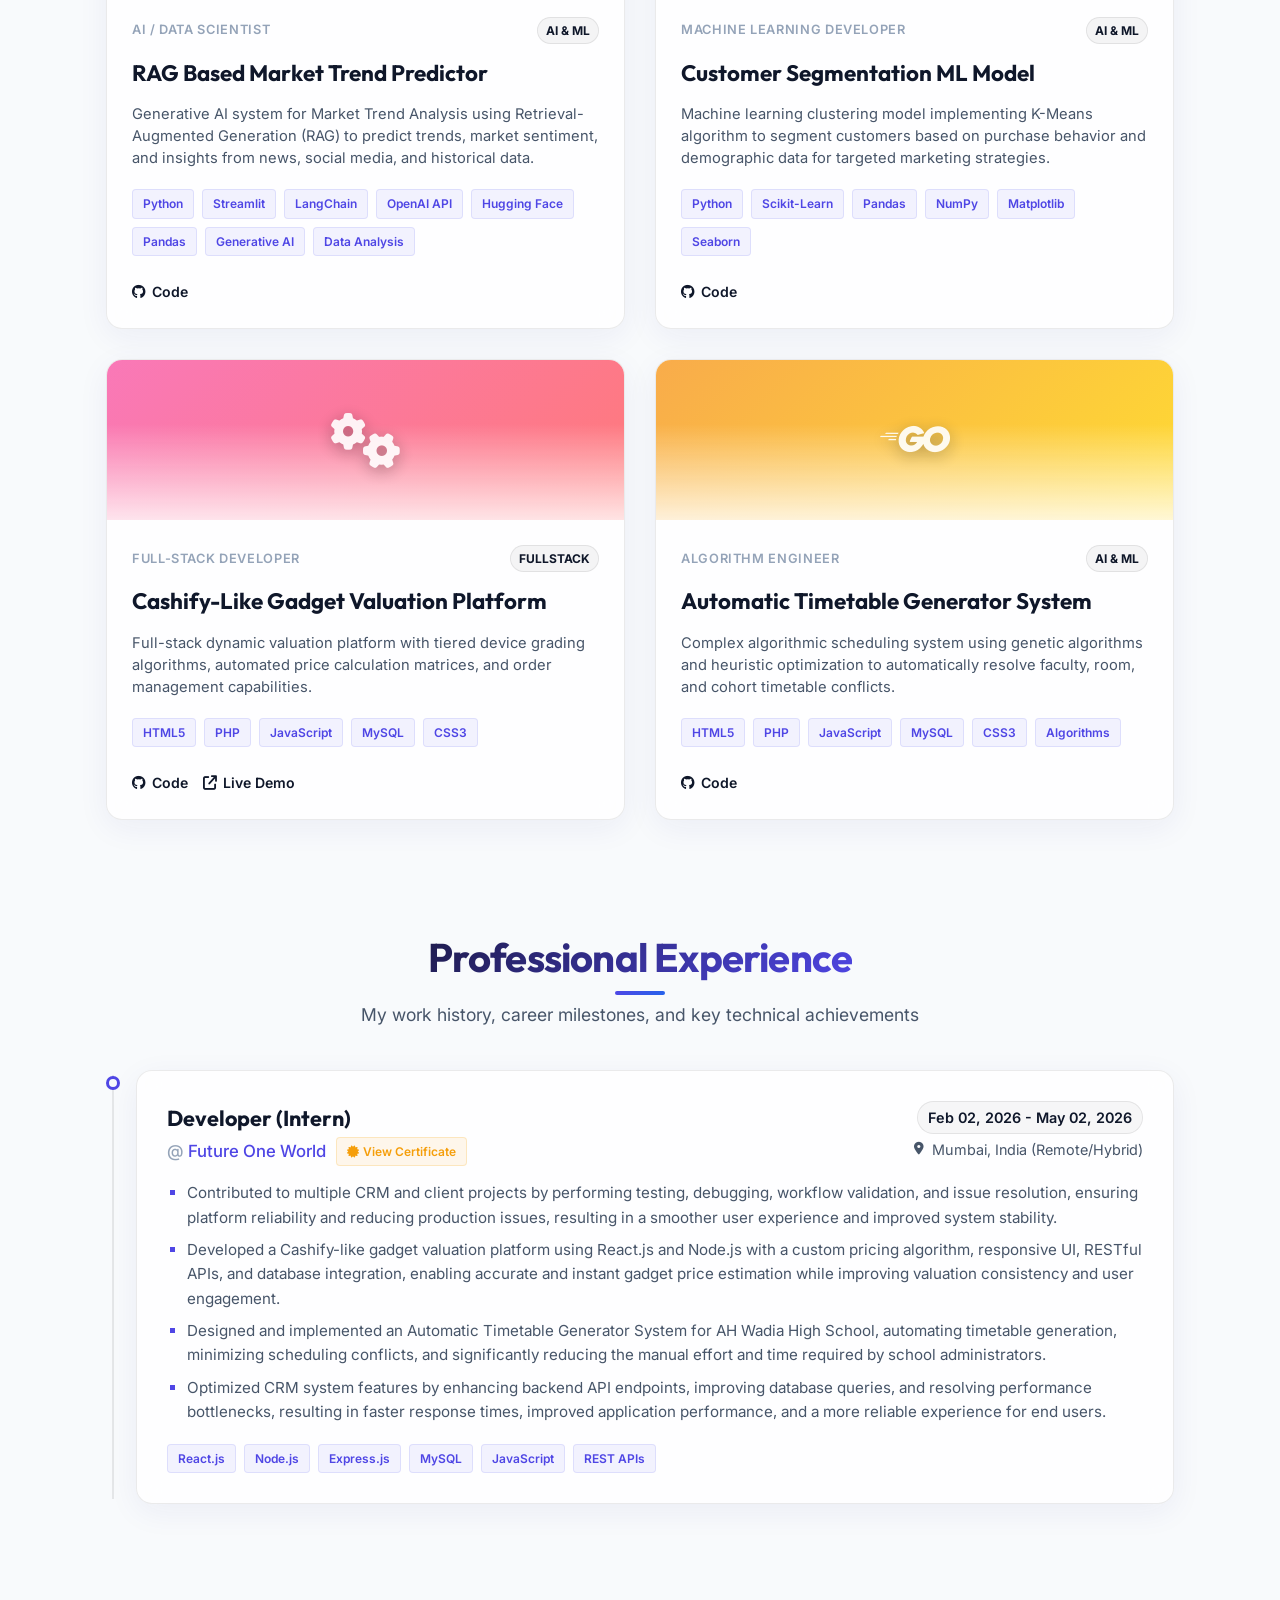
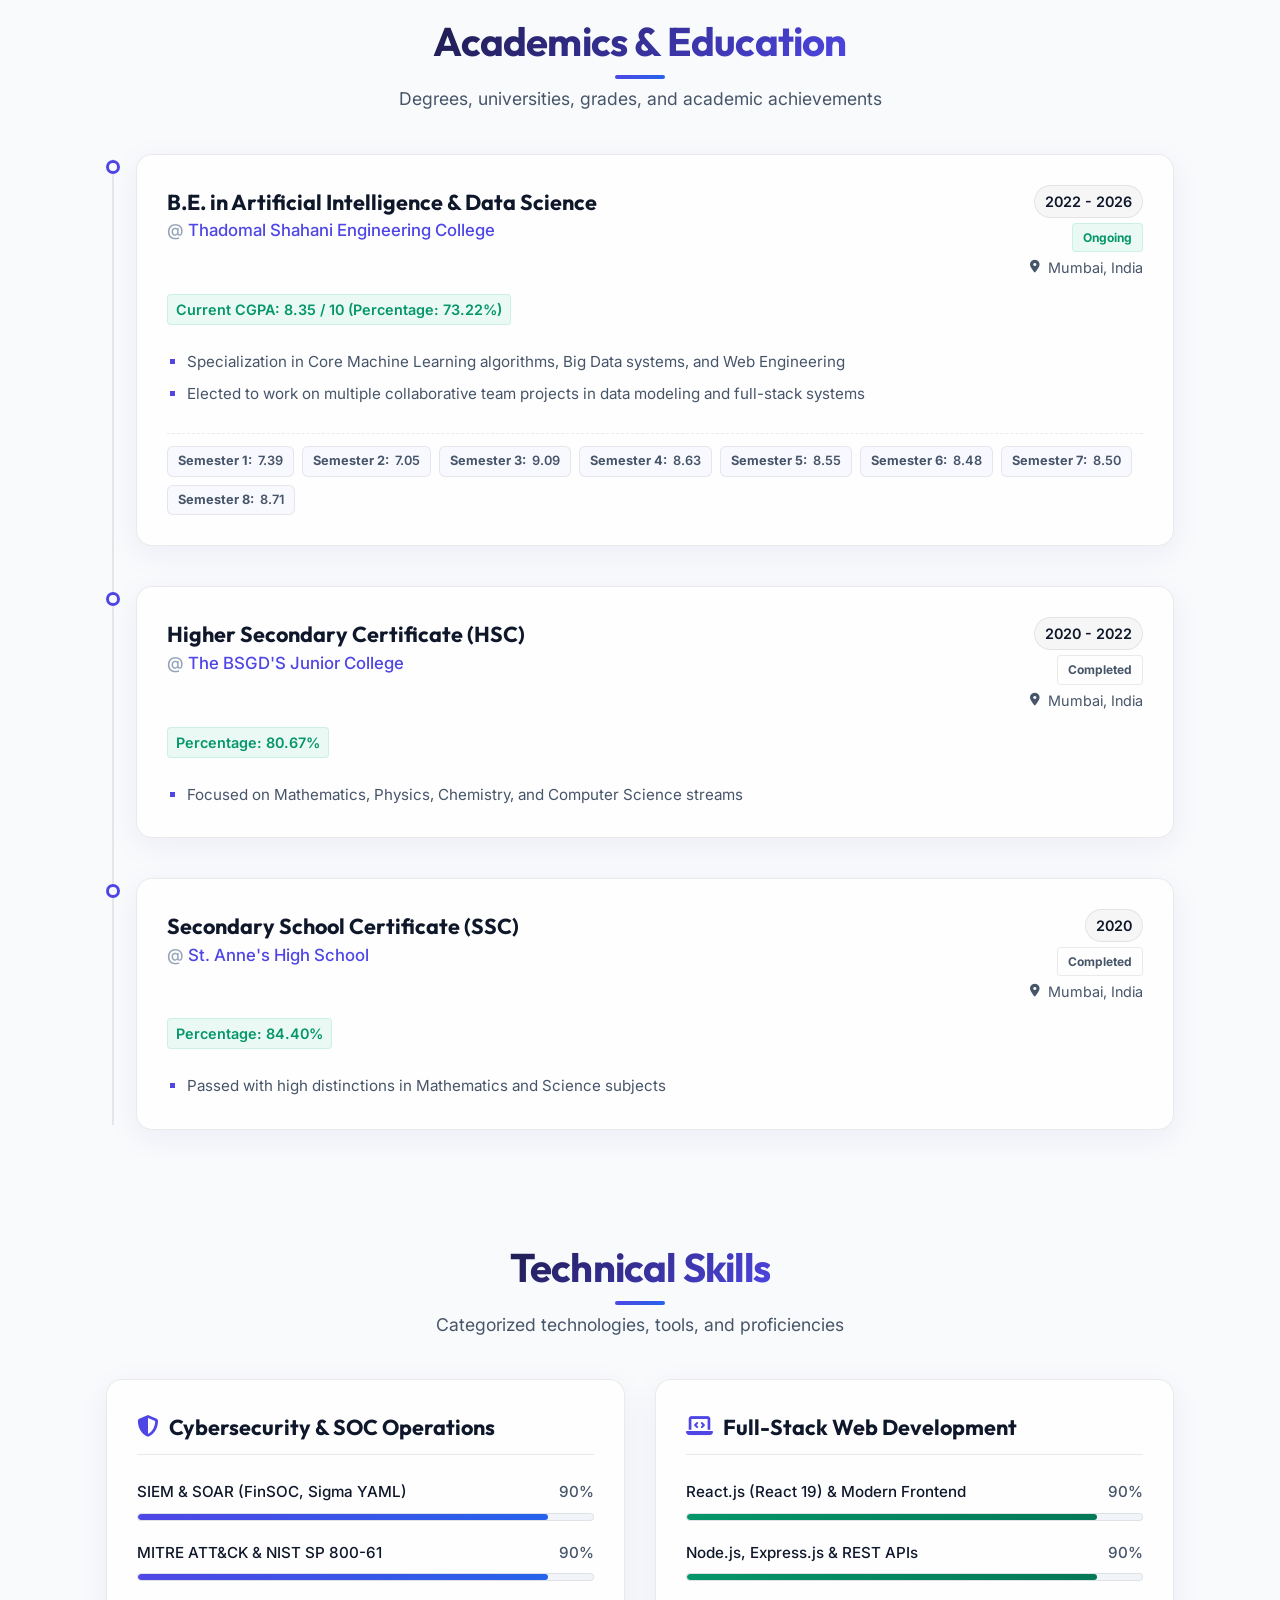
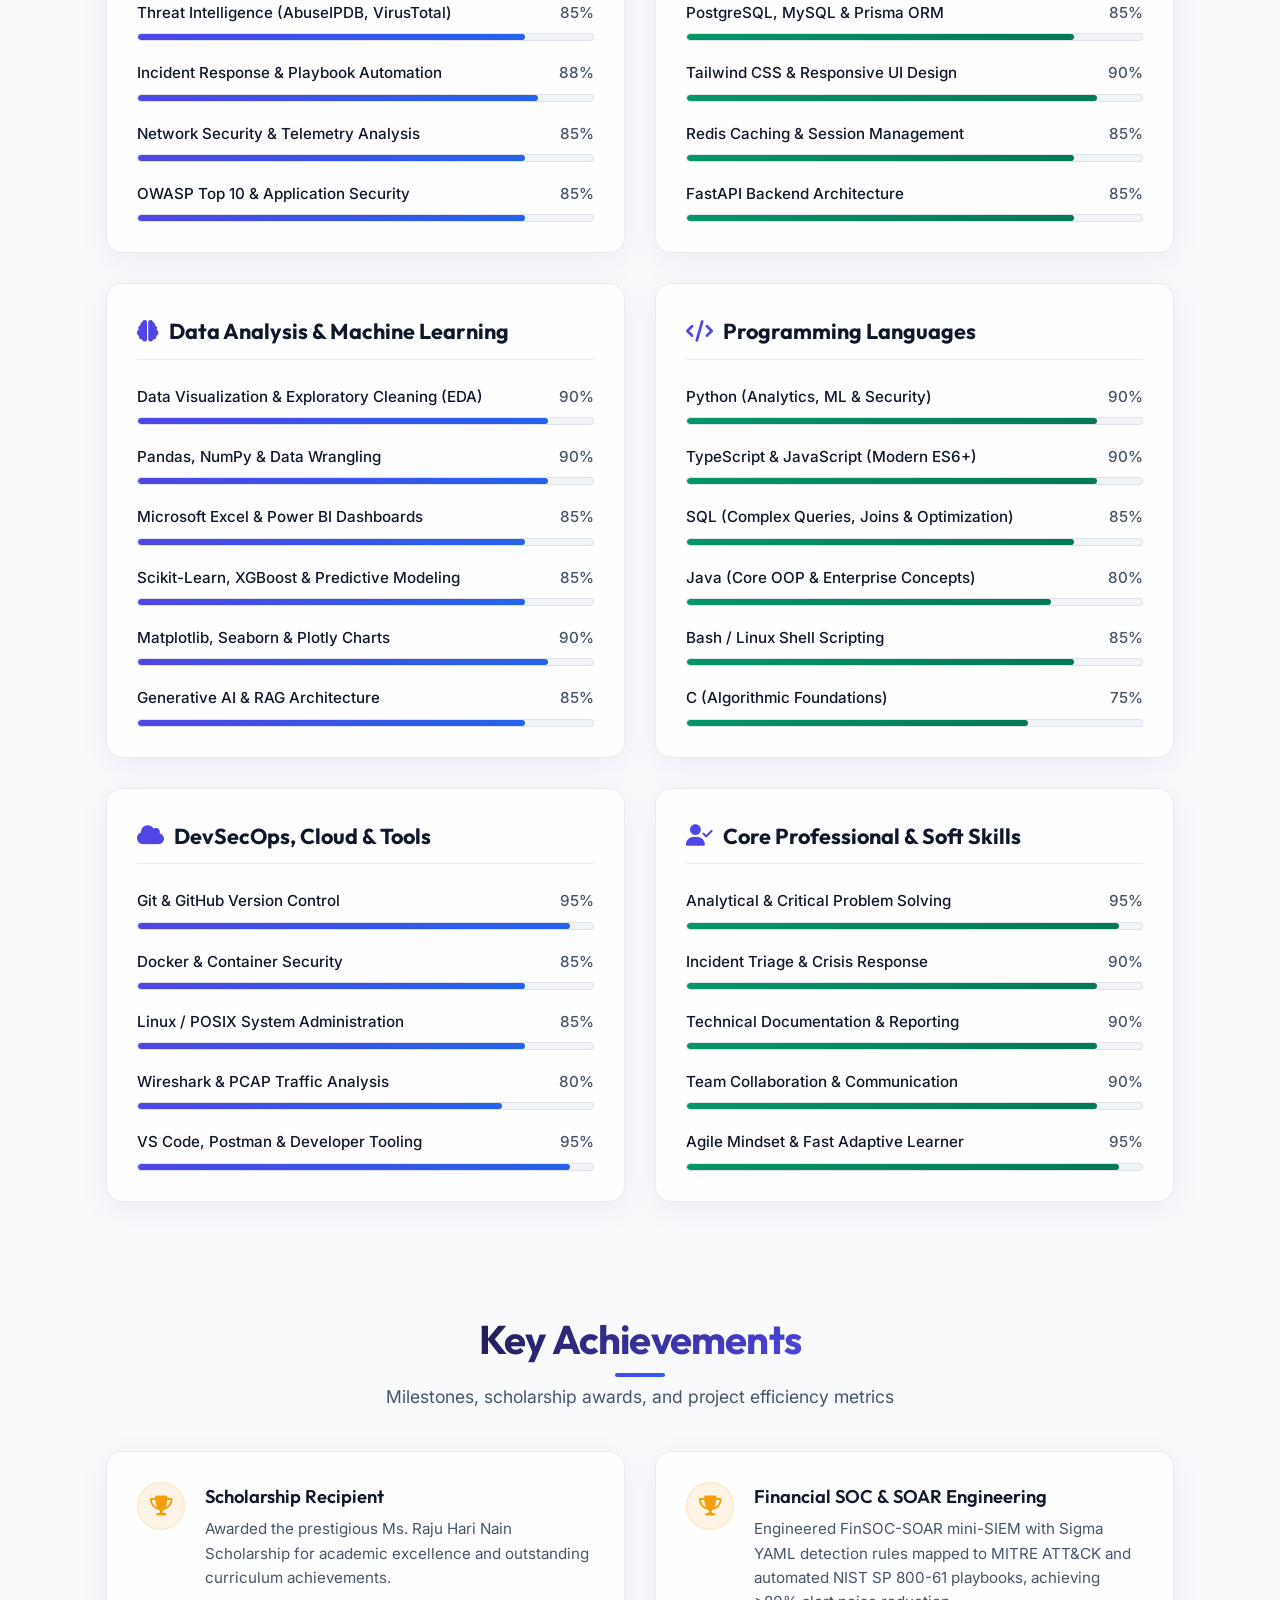
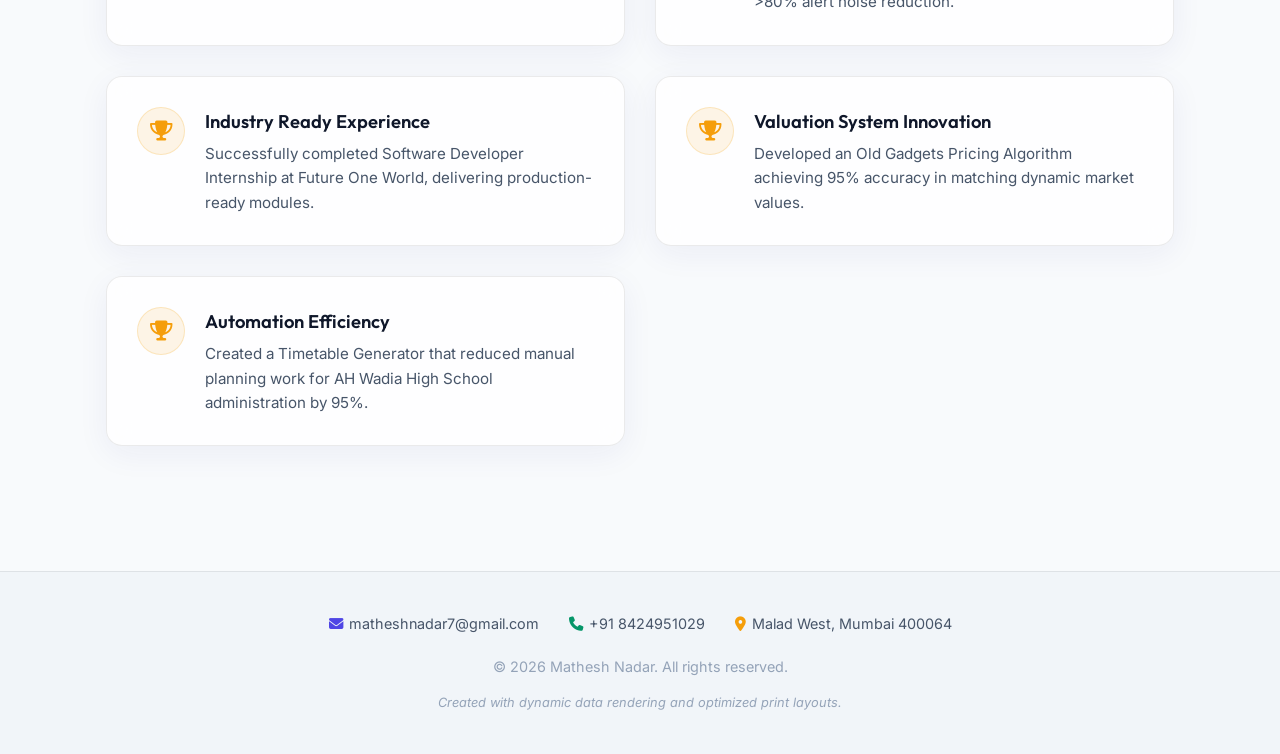
==== commit ed2eff49: "Preserve and expand Full-Stack Web Development and Data Analysis & ML technical skills alongside Cyb" ====
--- a/index.html
+++ b/index.html
@@ -284,8 +284,8 @@
   </div>
 
   <!-- Dynamic Data File -->
-  <script src="resume-data.js?v=36"></script>
+  <script src="resume-data.js?v=37"></script>
   <!-- Application Interactivity & Render Engine -->
-  <script src="app.js?v=36"></script>
+  <script src="app.js?v=37"></script>
 </body>
 </html>
